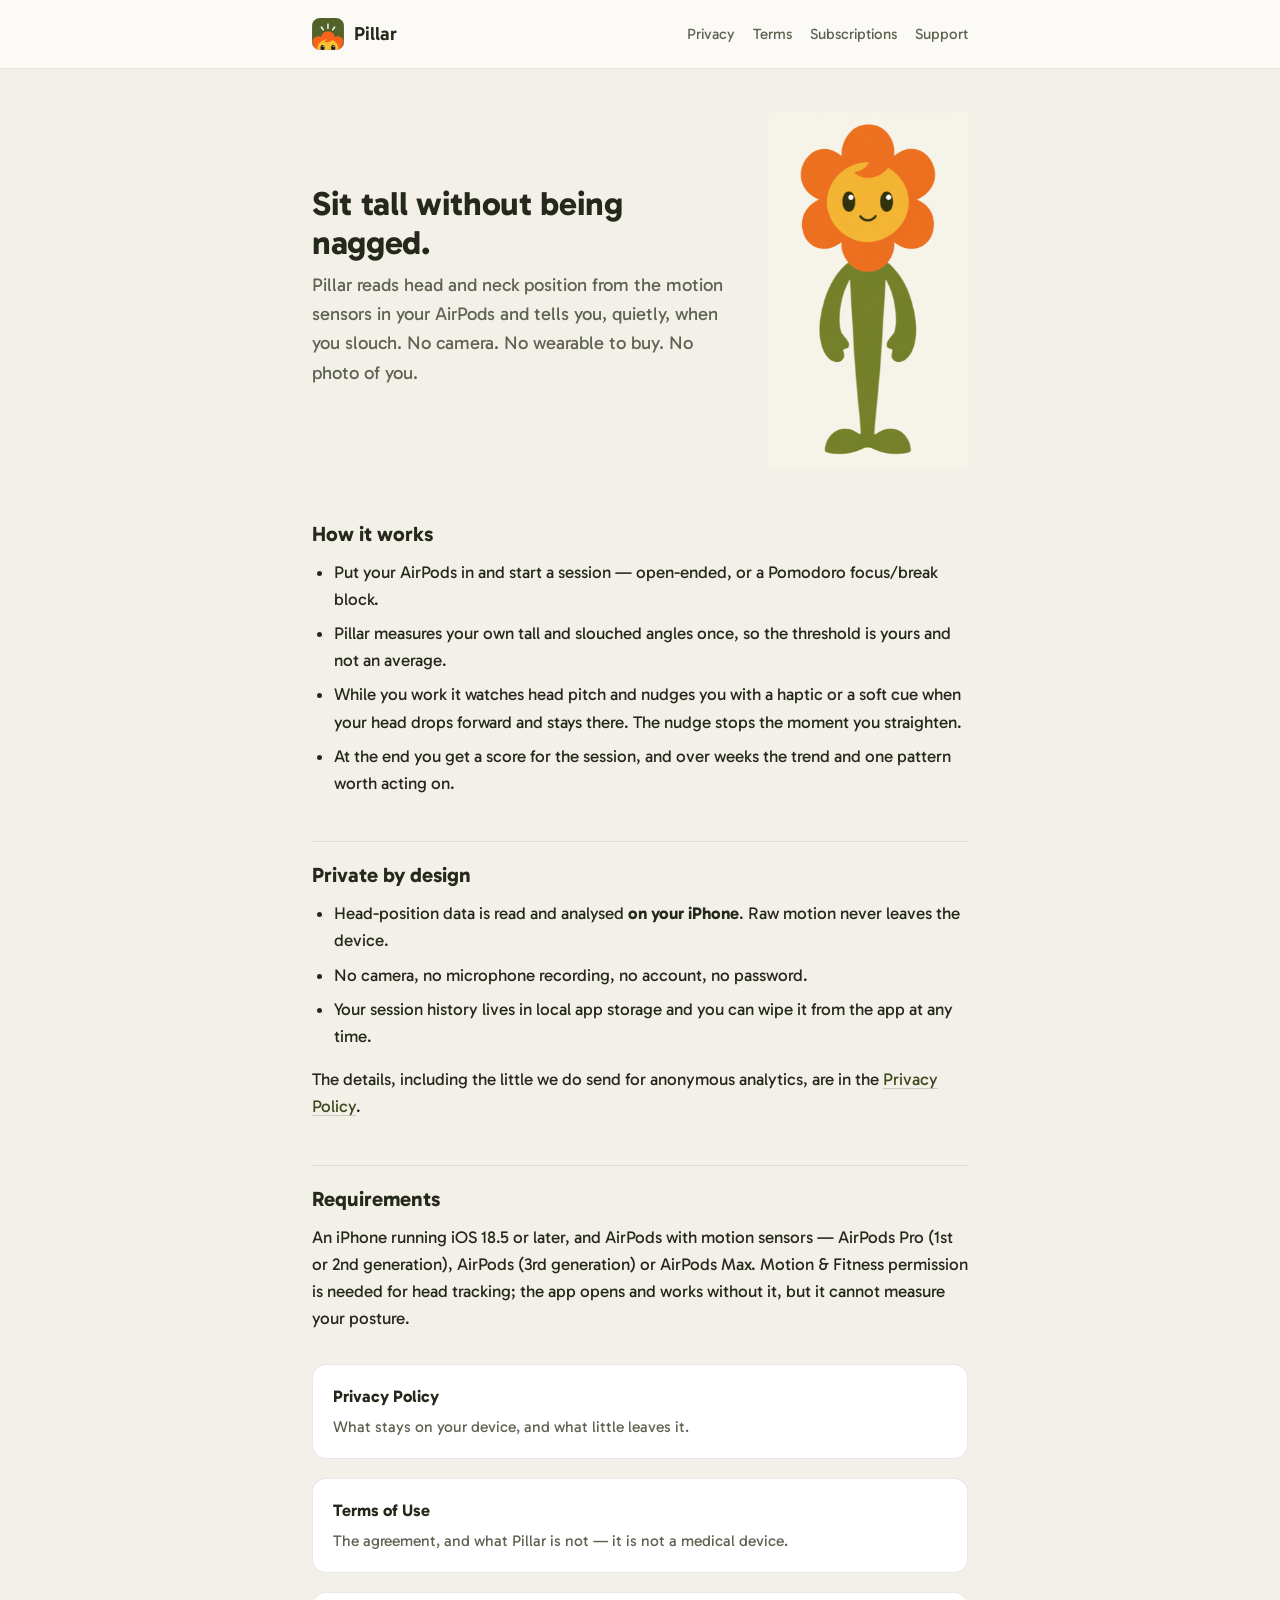
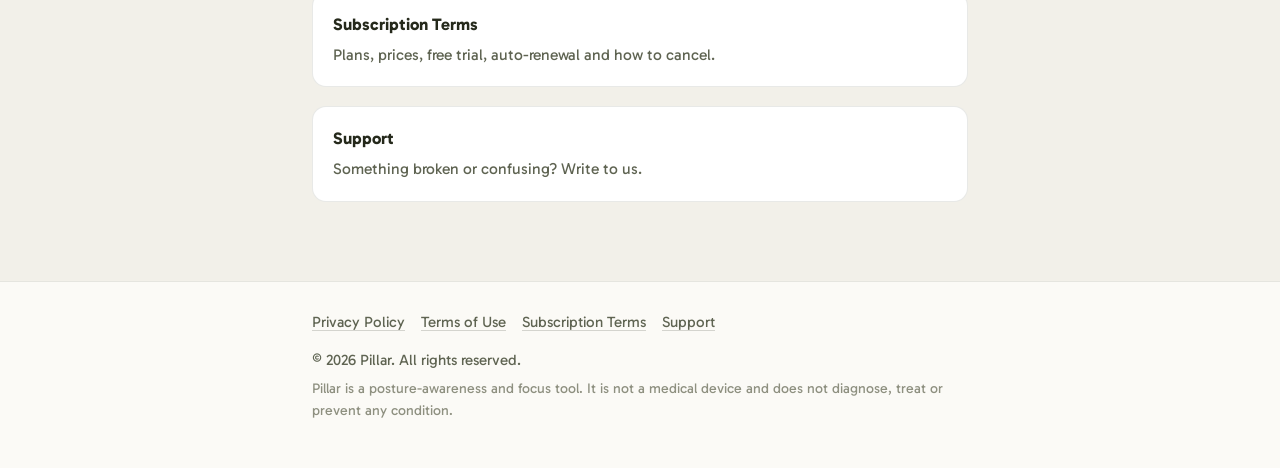
==== index.html @ 62408651 "Pillar public pages: privacy policy, terms of use, subscription terms, support Drafted against what " ====
<!DOCTYPE html>
<html lang="en">
<head>
<meta charset="utf-8">
<meta name="viewport" content="width=device-width, initial-scale=1">
<title>Pillar — posture coach for the AirPods you already wear</title>
<meta name="description" content="Pillar reads head and neck position from your AirPods motion sensors and quietly tells you when you slouch. No camera, no extra hardware, everything on your device.">
<meta name="robots" content="index, follow">
<meta property="og:type" content="website">
<meta property="og:site_name" content="Pillar">
<meta property="og:title" content="Pillar — posture coach for the AirPods you already wear">
<meta property="og:description" content="Reads head position from your AirPods motion sensors and nudges you when you slouch. No camera, no extra hardware.">
<link rel="icon" href="assets/favicon.png" type="image/png">
<link rel="apple-touch-icon" href="assets/app-icon.png">
<link rel="preconnect" href="https://fonts.googleapis.com">
<link rel="preconnect" href="https://fonts.gstatic.com" crossorigin>
<link rel="stylesheet" href="https://fonts.googleapis.com/css2?family=Gabarito:wght@400..900&display=swap">
<link rel="stylesheet" href="assets/styles.css">
</head>
<body>

<header class="site-header">
  <div class="site-header__inner">
    <a class="brand" href="/"><img src="assets/app-icon.png" alt=""><span>Pillar</span></a>
    <nav class="site-nav">
      <a href="/privacy-policy.html">Privacy</a>
      <a href="/terms-of-use.html">Terms</a>
      <a href="/subscription-terms.html">Subscriptions</a>
      <a href="/support.html">Support</a>
    </nav>
  </div>
</header>

<main>
  <div class="hero">
    <div class="hero__copy">
      <h1>Sit tall without being nagged.</h1>
      <p class="lede">Pillar reads head and neck position from the motion sensors in your AirPods and
      tells you, quietly, when you slouch. No camera. No wearable to buy. No photo of you.</p>
    </div>
    <div class="hero__figure"><img src="assets/mascot.png" alt="Pillar's flower mascot, sitting upright"></div>
  </div>

  <h2>How it works</h2>
  <ul>
    <li>Put your AirPods in and start a session — open-ended, or a Pomodoro focus/break block.</li>
    <li>Pillar measures your own tall and slouched angles once, so the threshold is yours and not an average.</li>
    <li>While you work it watches head pitch and nudges you with a haptic or a soft cue when your head drops
      forward and stays there. The nudge stops the moment you straighten.</li>
    <li>At the end you get a score for the session, and over weeks the trend and one pattern worth acting on.</li>
  </ul>

  <h2>Private by design</h2>
  <ul>
    <li>Head-position data is read and analysed <strong>on your iPhone</strong>. Raw motion never leaves the device.</li>
    <li>No camera, no microphone recording, no account, no password.</li>
    <li>Your session history lives in local app storage and you can wipe it from the app at any time.</li>
  </ul>
  <p>The details, including the little we do send for anonymous analytics, are in the
  <a href="/privacy-policy.html">Privacy Policy</a>.</p>

  <h2>Requirements</h2>
  <p>An iPhone running iOS 18.5 or later, and AirPods with motion sensors — AirPods Pro (1st or
  2nd generation), AirPods (3rd generation) or AirPods Max. Motion &amp; Fitness permission is
  needed for head tracking; the app opens and works without it, but it cannot measure your posture.</p>

  <ul class="card-list">
    <li><a href="/privacy-policy.html"><strong>Privacy Policy</strong><span>What stays on your device, and what little leaves it.</span></a></li>
    <li><a href="/terms-of-use.html"><strong>Terms of Use</strong><span>The agreement, and what Pillar is not — it is not a medical device.</span></a></li>
    <li><a href="/subscription-terms.html"><strong>Subscription Terms</strong><span>Plans, prices, free trial, auto-renewal and how to cancel.</span></a></li>
    <li><a href="/support.html"><strong>Support</strong><span>Something broken or confusing? Write to us.</span></a></li>
  </ul>
</main>

<footer class="site-footer">
  <div class="site-footer__inner">
    <nav>
      <a href="/privacy-policy.html">Privacy Policy</a>
      <a href="/terms-of-use.html">Terms of Use</a>
      <a href="/subscription-terms.html">Subscription Terms</a>
      <a href="/support.html">Support</a>
    </nav>
    <p>&copy; 2026 Pillar. All rights reserved.</p>
    <p class="disclaimer">Pillar is a posture-awareness and focus tool. It is not a medical device and does not
    diagnose, treat or prevent any condition.</p>
  </div>
</footer>

</body>
</html>
---- assets/styles.css ----
/* Pillar site — one stylesheet for every page.
   Palette is lifted from the app's own tokens (pillar/src/Pillar/Carry/CarryTheme.swift):
   olive = action, gold = reward, clay = warning. Nothing decorative. */

:root {
  --sheet: #fbfaf6;
  --sheet2: #f2f0e9;
  --sheet3: #e9e6dc;
  --card: #ffffff;
  --ink: #25291b;
  --text-2: #5f6452;
  --text-3: #8e9080;
  --olive: #6b7a3a;
  --olive-ink: #3e4a1e;
  --olive-soft: #e3e8cf;
  --gold: #d9a93e;
  --gold-deep: #7a5a10;
  --gold-soft: #f8e7b8;
  --clay: #c4643a;
  --hair: rgba(37, 41, 27, 0.1);
  --hair2: rgba(37, 41, 27, 0.18);
  --measure: 44rem;
}

*,
*::before,
*::after { box-sizing: border-box; }

html { -webkit-text-size-adjust: 100%; }

body {
  margin: 0;
  background: var(--sheet2);
  color: var(--ink);
  font-family: "Gabarito", ui-sans-serif, -apple-system, BlinkMacSystemFont, "Segoe UI", system-ui, sans-serif;
  font-size: 17px;
  line-height: 1.6;
  text-rendering: optimizeLegibility;
}

img { max-width: 100%; height: auto; }

a {
  color: var(--olive-ink);
  text-decoration-color: var(--hair2);
  text-underline-offset: 0.18em;
}

a:hover { color: var(--olive); }

/* ── Header ──────────────────────────────────────────────────────────────── */

.site-header {
  border-bottom: 1px solid var(--hair);
  background: var(--sheet);
}

.site-header__inner {
  max-width: var(--measure);
  margin: 0 auto;
  padding: 18px 24px;
  display: flex;
  align-items: center;
  gap: 20px;
  flex-wrap: wrap;
}

.brand {
  display: inline-flex;
  align-items: center;
  gap: 10px;
  font-size: 19px;
  font-weight: 600;
  color: var(--ink);
  text-decoration: none;
}

.brand img {
  width: 32px;
  height: 32px;
  border-radius: 8px;
}

.site-nav {
  margin-left: auto;
  display: flex;
  gap: 18px;
  font-size: 15px;
}

.site-nav a {
  color: var(--text-2);
  text-decoration: none;
}

.site-nav a:hover,
.site-nav a[aria-current="page"] { color: var(--olive-ink); }

.site-nav a[aria-current="page"] { font-weight: 600; }

/* ── Page shell ──────────────────────────────────────────────────────────── */

main {
  max-width: var(--measure);
  margin: 0 auto;
  padding: 44px 24px 72px;
}

h1 {
  font-size: 2.1rem;
  line-height: 1.15;
  letter-spacing: -0.01em;
  margin: 0 0 8px;
}

h2 {
  font-size: 1.3rem;
  line-height: 1.25;
  margin: 44px 0 12px;
  padding-top: 20px;
  border-top: 1px solid var(--hair);
}

h2:first-of-type { border-top: 0; padding-top: 0; }

h3 {
  font-size: 1.05rem;
  margin: 26px 0 8px;
}

p, ul, ol { margin: 0 0 16px; }

ul, ol { padding-left: 22px; }

li { margin-bottom: 7px; }

.dates {
  margin: 0 0 30px;
  color: var(--text-3);
  font-size: 15px;
}

/* The one-paragraph summary at the top of each legal page. */
.tldr {
  background: var(--olive-soft);
  border-left: 4px solid var(--olive);
  border-radius: 4px 12px 12px 4px;
  padding: 18px 20px;
  margin: 0 0 36px;
}

.tldr p { margin: 0; }

.tldr strong { color: var(--olive-ink); }

.callout {
  background: var(--gold-soft);
  border-left: 4px solid var(--gold);
  border-radius: 4px 12px 12px 4px;
  padding: 16px 20px;
  margin: 0 0 24px;
}

.callout p:last-child { margin-bottom: 0; }

.callout strong { color: var(--gold-deep); }

/* ── Tables ──────────────────────────────────────────────────────────────── */

.table-scroll {
  overflow-x: auto;
  margin: 0 0 24px;
  border: 1px solid var(--hair);
  border-radius: 12px;
  background: var(--card);
}

table {
  width: 100%;
  border-collapse: collapse;
  font-size: 15.5px;
}

th, td {
  text-align: left;
  padding: 12px 16px;
  border-bottom: 1px solid var(--hair);
  vertical-align: top;
}

thead th {
  background: var(--sheet3);
  font-weight: 600;
  white-space: nowrap;
}

tbody tr:last-child td { border-bottom: 0; }

/* ── Home ────────────────────────────────────────────────────────────────── */

.hero {
  display: flex;
  gap: 32px;
  align-items: center;
  flex-wrap: wrap;
  margin-bottom: 8px;
}

.hero__copy { flex: 1 1 18rem; }

.hero__figure {
  flex: 0 0 200px;
  max-width: 200px;
  margin-inline: auto;
}

.lede {
  font-size: 1.15rem;
  color: var(--text-2);
}

.card-list {
  list-style: none;
  padding: 0;
  margin: 32px 0 0;
  display: grid;
  gap: 12px;
}

.card-list a {
  display: block;
  background: var(--card);
  border: 1px solid var(--hair);
  border-radius: 14px;
  padding: 18px 20px;
  text-decoration: none;
  color: var(--ink);
}

.card-list a:hover { border-color: var(--olive); }

.card-list strong {
  display: block;
  font-size: 1.05rem;
  margin-bottom: 3px;
}

.card-list span {
  color: var(--text-2);
  font-size: 15.5px;
}

/* ── Footer ──────────────────────────────────────────────────────────────── */

.site-footer {
  border-top: 1px solid var(--hair);
  background: var(--sheet);
  color: var(--text-2);
  font-size: 15px;
}

.site-footer__inner {
  max-width: var(--measure);
  margin: 0 auto;
  padding: 28px 24px 40px;
}

.site-footer nav {
  display: flex;
  gap: 16px;
  flex-wrap: wrap;
  margin-bottom: 14px;
}

.site-footer a { color: var(--text-2); }

.site-footer p { margin: 0 0 6px; }

.disclaimer { color: var(--text-3); font-size: 14px; }

@media (max-width: 560px) {
  body { font-size: 16.5px; }
  h1 { font-size: 1.75rem; }
  main { padding: 32px 20px 56px; }
  .site-header__inner { padding: 14px 20px; }
  .site-nav { gap: 14px; font-size: 14.5px; }
}
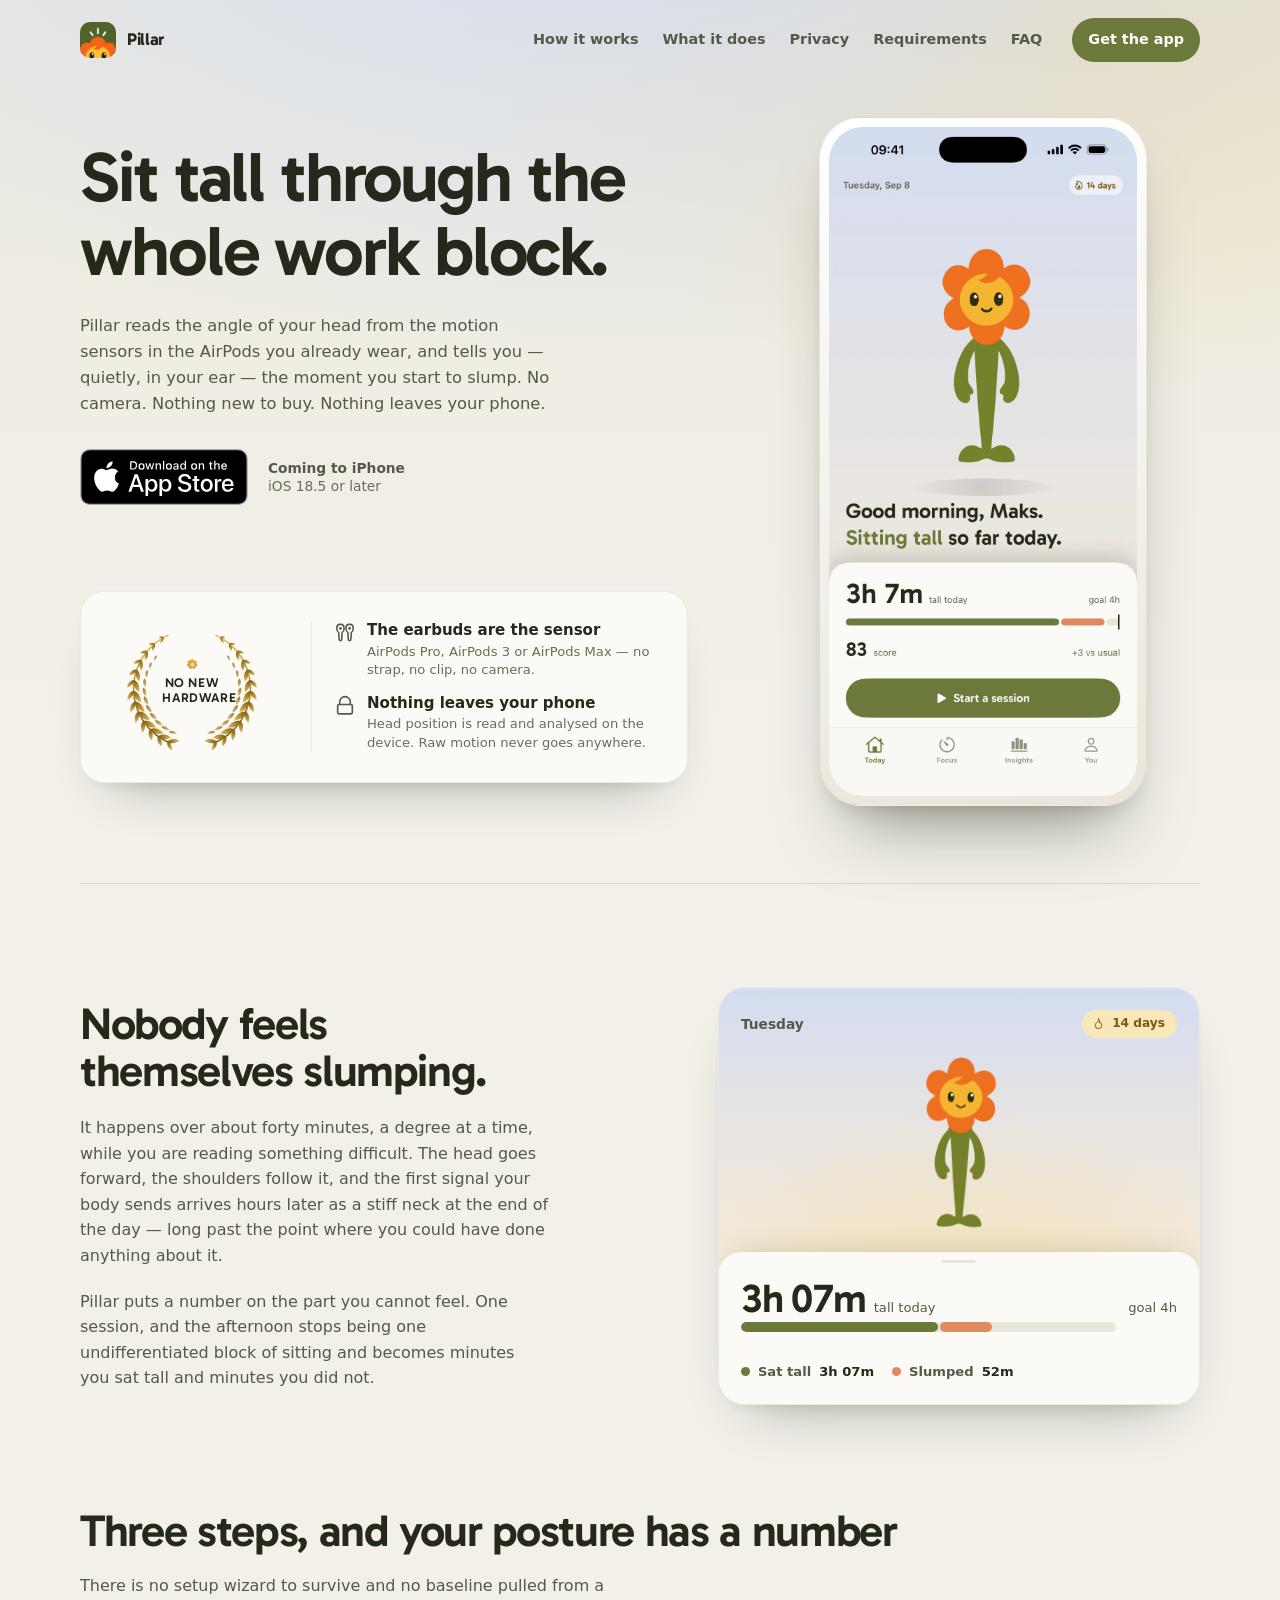
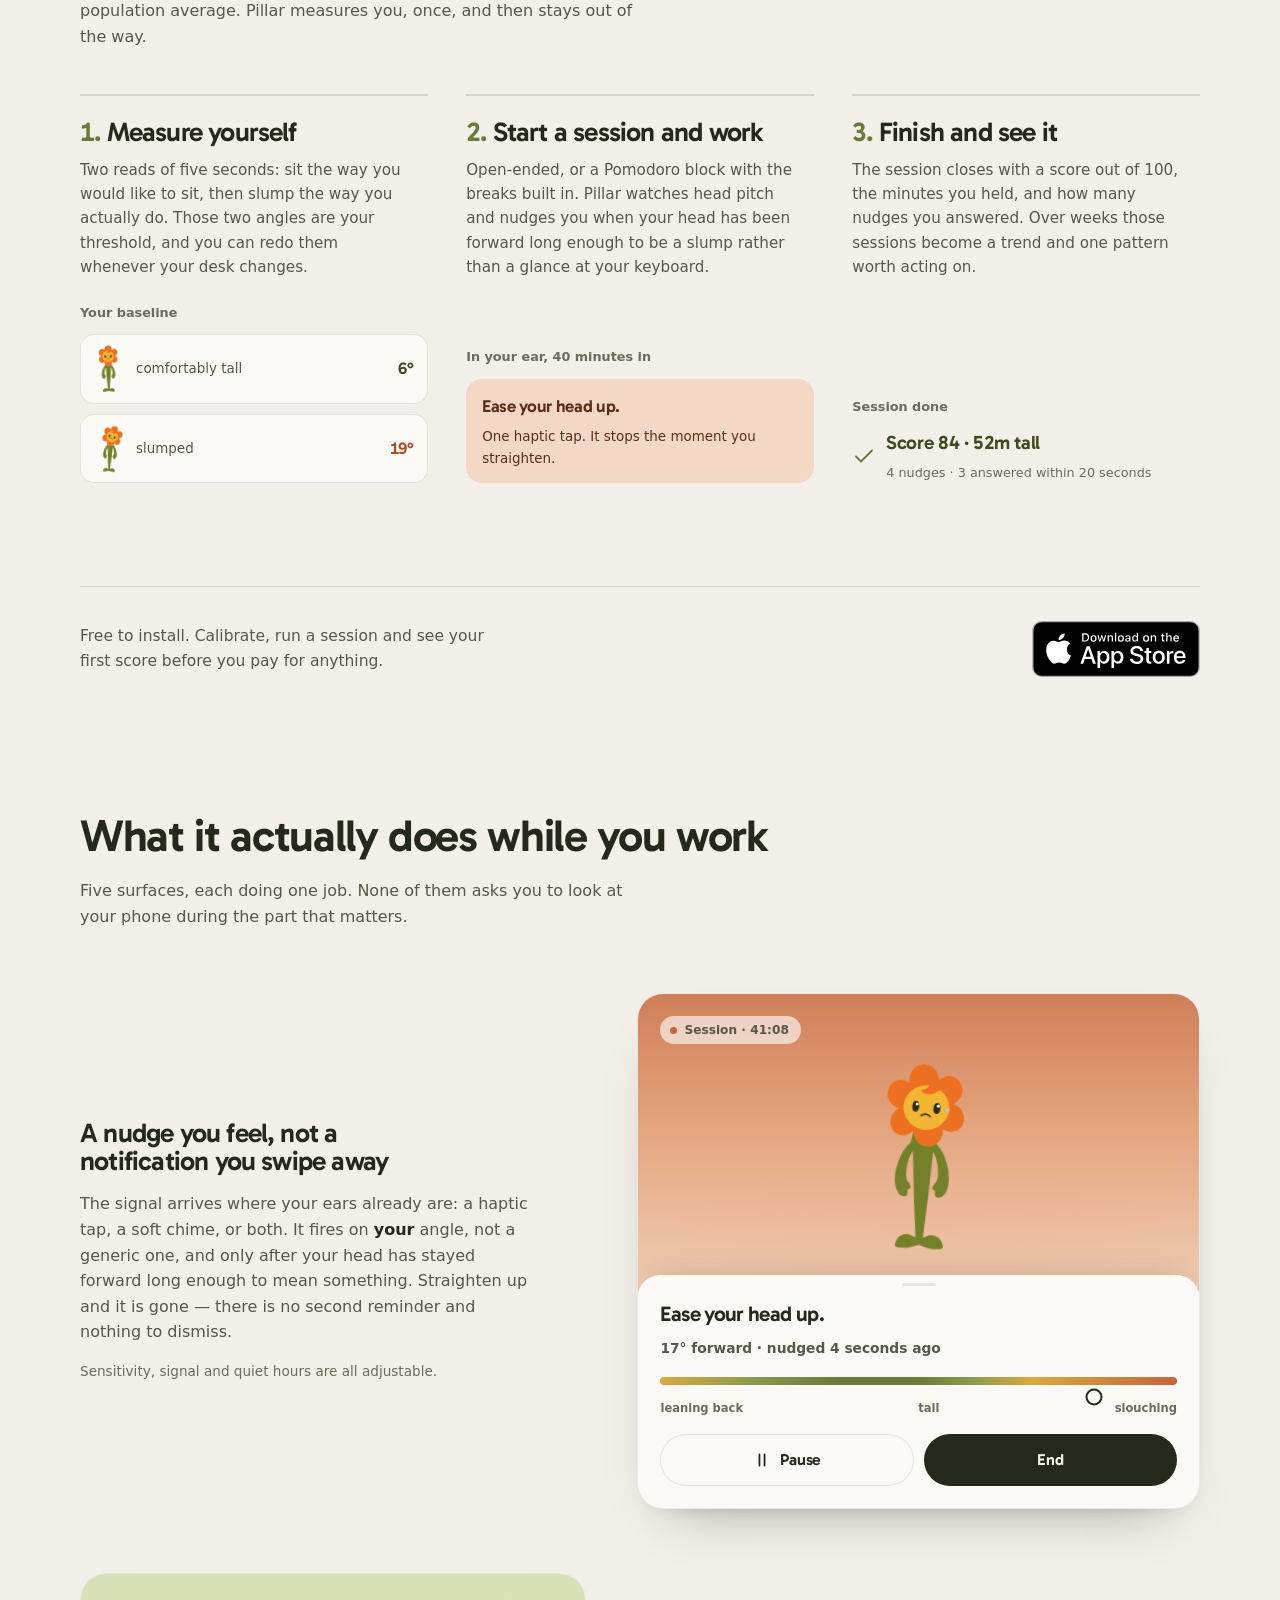
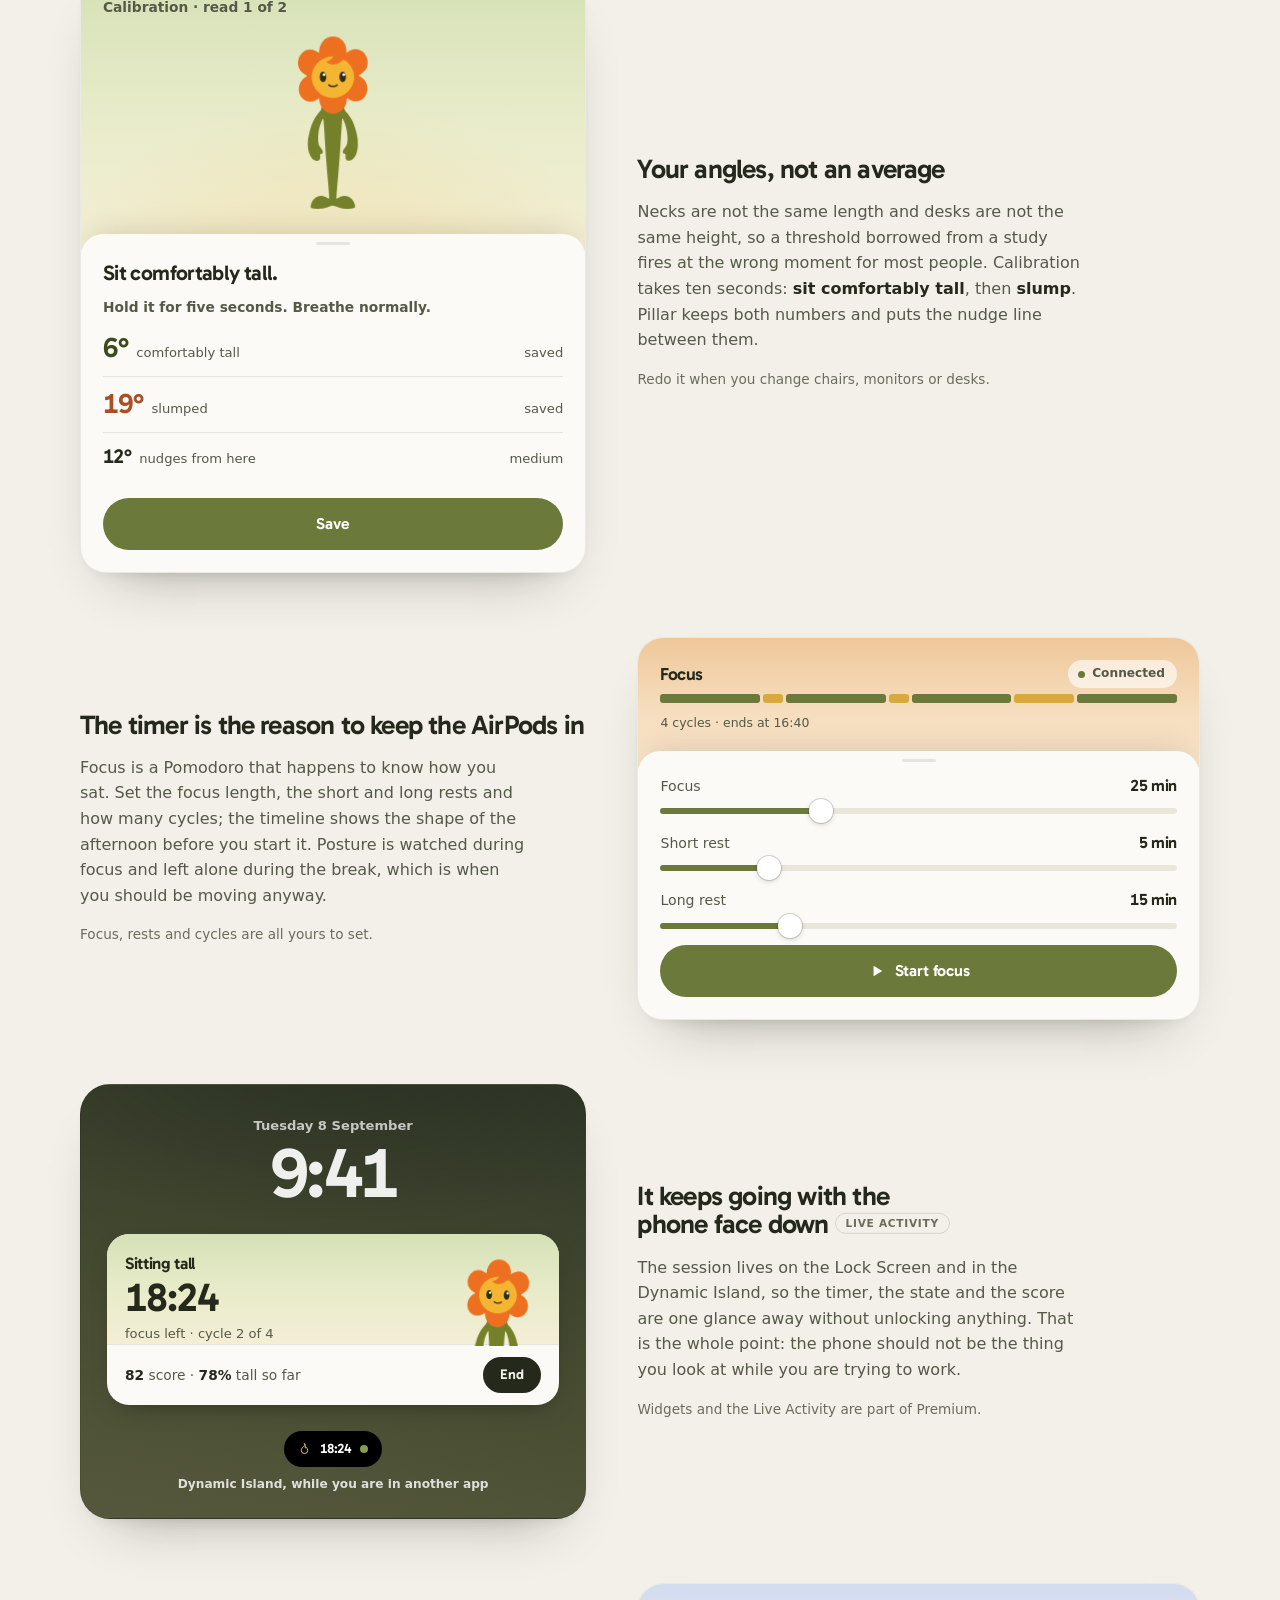
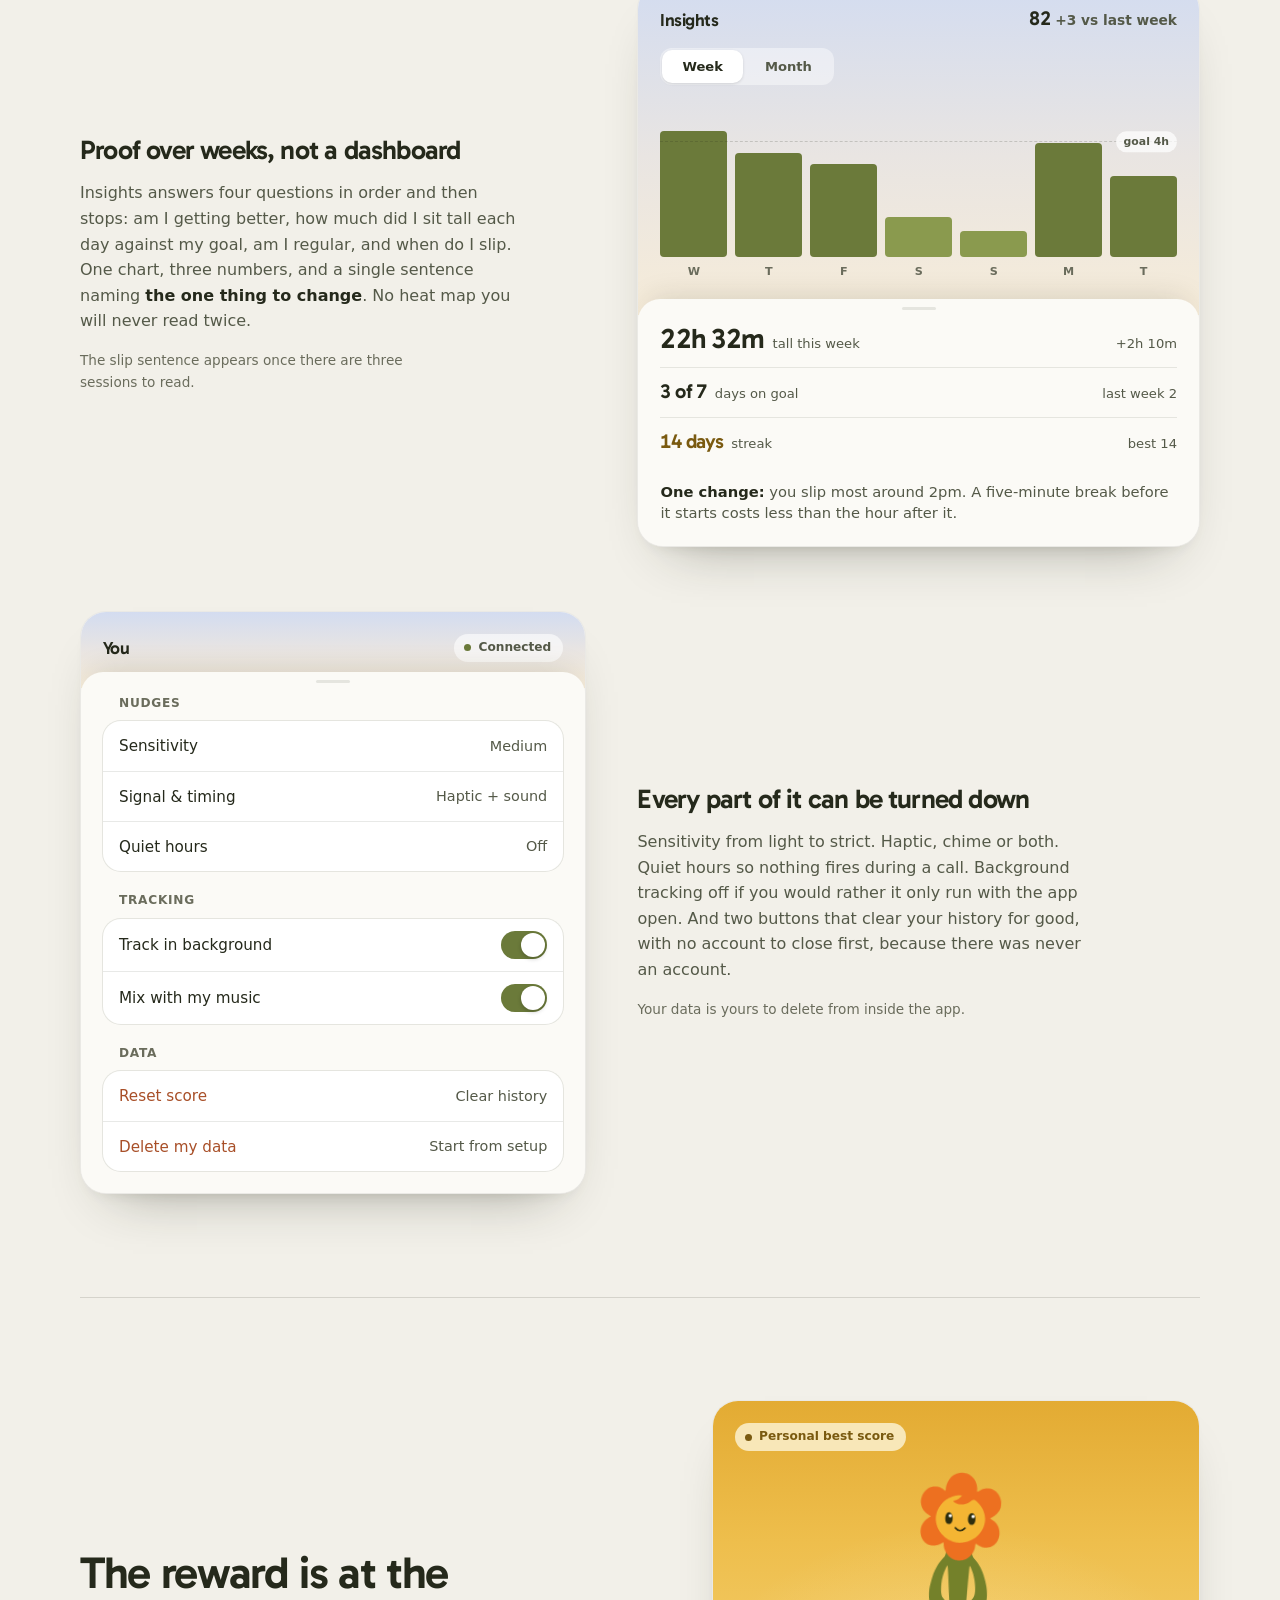
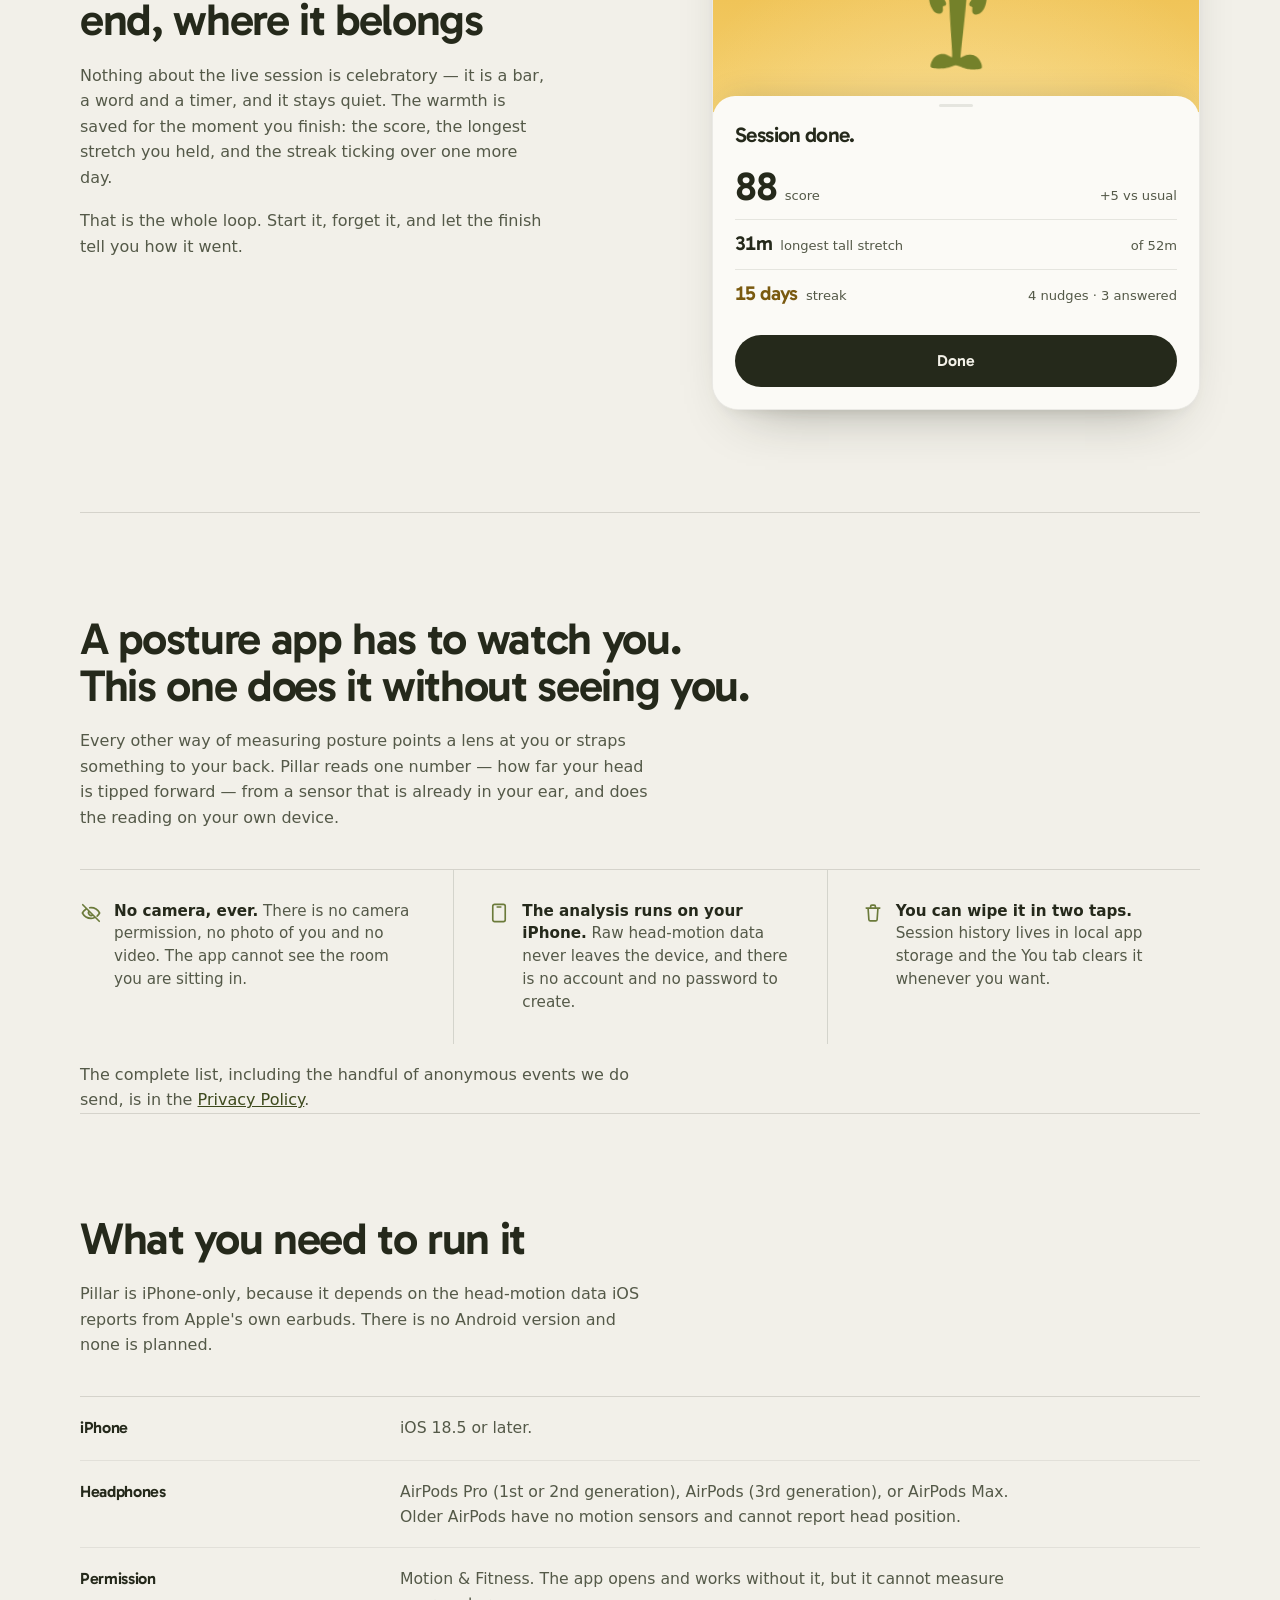
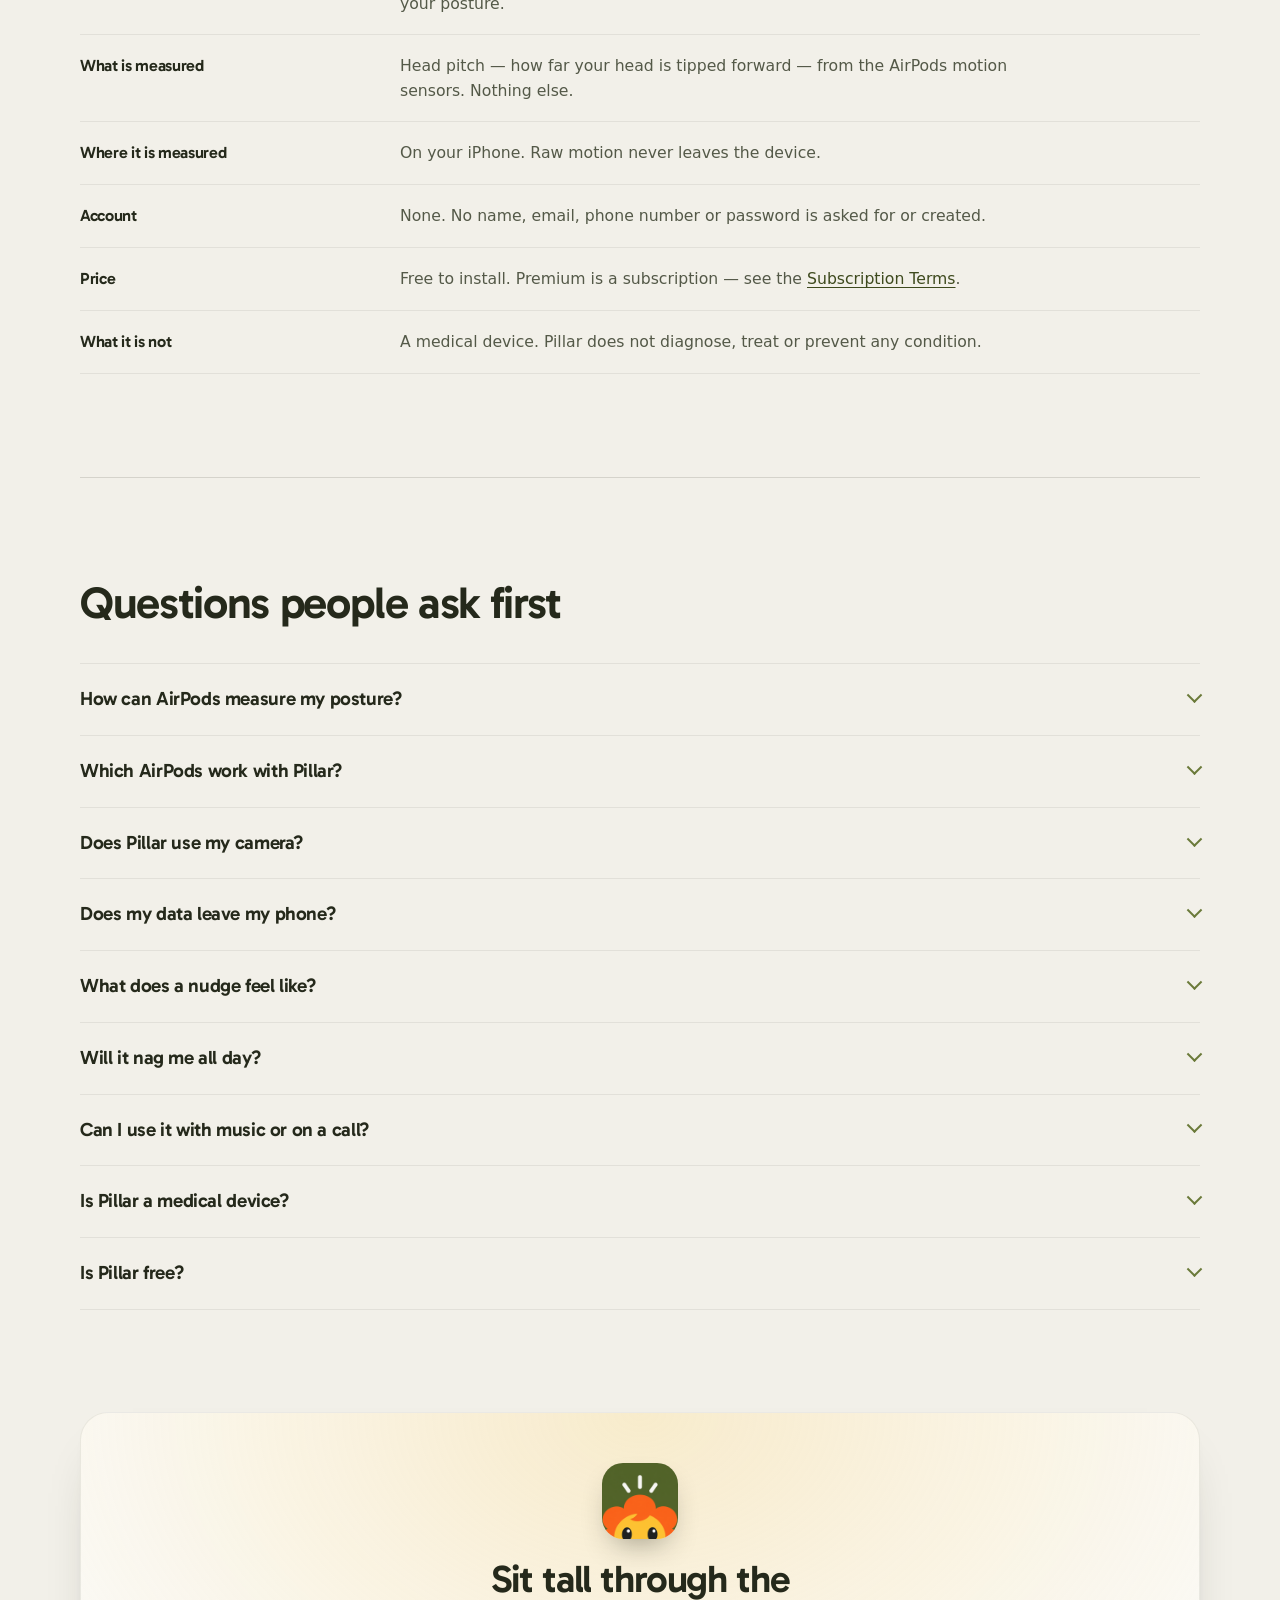
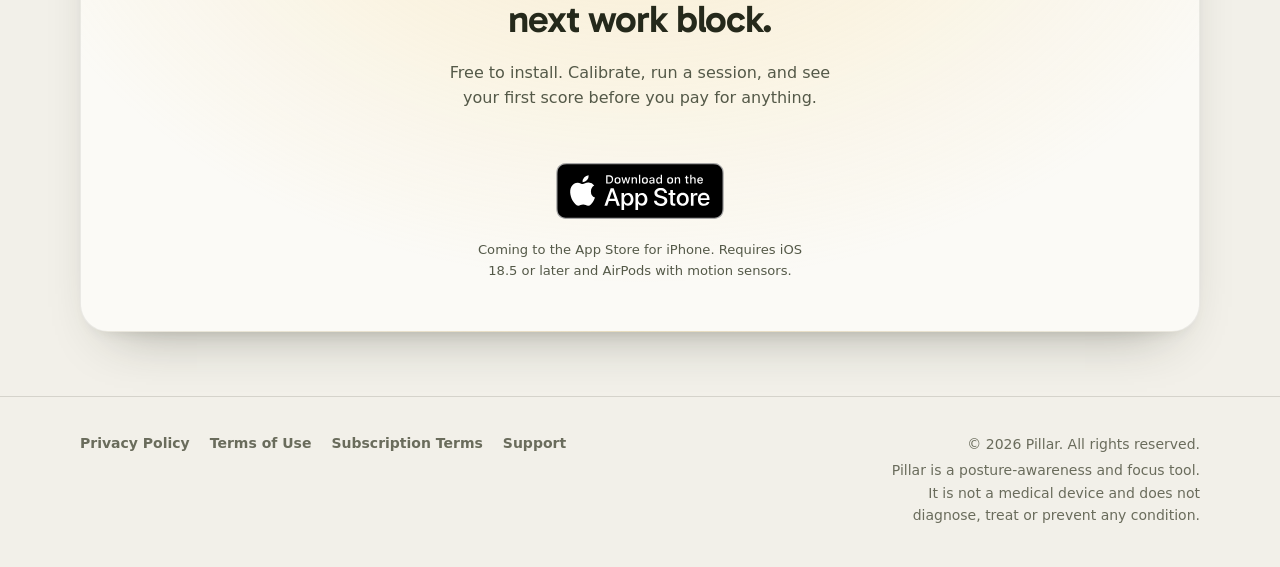
==== commit 4ce043f2: "Rebuild the marketing page; add site analytics and answer-engine files The landing page is now a ful" ====
--- a/index.html
+++ b/index.html
@@ -3,88 +3,813 @@
 <head>
 <meta charset="utf-8">
 <meta name="viewport" content="width=device-width, initial-scale=1">
-<title>Pillar — posture coach for the AirPods you already wear</title>
-<meta name="description" content="Pillar reads head and neck position from your AirPods motion sensors and quietly tells you when you slouch. No camera, no extra hardware, everything on your device.">
-<meta name="robots" content="index, follow">
+<title>Pillar — the posture coach in the AirPods you already wear</title>
+<meta name="description" content="Pillar reads the angle of your head from the motion sensors in your AirPods and tells you, quietly, the moment you slump. No camera, no wearable to buy, and nothing leaves your iPhone.">
+<meta name="robots" content="index, follow, max-image-preview:large, max-snippet:-1">
+<meta name="author" content="Pillar">
+<meta name="theme-color" content="#f2f0e9">
+<link rel="canonical" href="https://pillar.glowd.tech/">
 <meta property="og:type" content="website">
 <meta property="og:site_name" content="Pillar">
-<meta property="og:title" content="Pillar — posture coach for the AirPods you already wear">
-<meta property="og:description" content="Reads head position from your AirPods motion sensors and nudges you when you slouch. No camera, no extra hardware.">
+<meta property="og:url" content="https://pillar.glowd.tech/">
+<meta property="og:locale" content="en">
+<meta property="og:title" content="Pillar — the posture coach in the AirPods you already wear">
+<meta property="og:description" content="Reads the angle of your head from your AirPods and nudges you the moment you slump. No camera, no wearable to buy, nothing leaves your iPhone.">
+<meta property="og:image" content="https://pillar.glowd.tech/assets/app-icon.png">
+<meta name="twitter:card" content="summary_large_image">
 <link rel="icon" href="assets/favicon.png" type="image/png">
 <link rel="apple-touch-icon" href="assets/app-icon.png">
 <link rel="preconnect" href="https://fonts.googleapis.com">
 <link rel="preconnect" href="https://fonts.gstatic.com" crossorigin>
-<link rel="stylesheet" href="https://fonts.googleapis.com/css2?family=Gabarito:wght@400..900&display=swap">
+<link rel="stylesheet" href="https://fonts.googleapis.com/css2?family=Gabarito:wght@500..700&display=swap">
 <link rel="stylesheet" href="assets/styles.css">
+<script type="application/ld+json">
+{
+  "@context": "https://schema.org",
+  "@graph": [
+    {
+      "@type": "Organization",
+      "@id": "https://pillar.glowd.tech/#publisher",
+      "name": "Pillar",
+      "url": "https://pillar.glowd.tech/",
+      "logo": "https://pillar.glowd.tech/assets/app-icon.png",
+      "email": "glowdapp@gmail.com"
+    },
+    {
+      "@type": "WebSite",
+      "@id": "https://pillar.glowd.tech/#website",
+      "url": "https://pillar.glowd.tech/",
+      "name": "Pillar",
+      "inLanguage": "en",
+      "publisher": { "@id": "https://pillar.glowd.tech/#publisher" }
+    },
+    {
+      "@type": "WebPage",
+      "@id": "https://pillar.glowd.tech/#webpage",
+      "url": "https://pillar.glowd.tech/",
+      "name": "Pillar — the posture coach in the AirPods you already wear",
+      "isPartOf": { "@id": "https://pillar.glowd.tech/#website" },
+      "about": { "@id": "https://pillar.glowd.tech/#app" },
+      "primaryImageOfPage": "https://pillar.glowd.tech/assets/shots/today.webp",
+      "dateModified": "2026-09-08",
+      "description": "Pillar reads the angle of your head from the motion sensors in your AirPods and tells you, quietly, the moment you slump. No camera, no wearable to buy, and nothing leaves your iPhone."
+    },
+    {
+      "@type": "SoftwareApplication",
+      "@id": "https://pillar.glowd.tech/#app",
+      "name": "Pillar",
+      "alternateName": "Pillar posture coach",
+      "applicationCategory": "HealthApplication",
+      "applicationSubCategory": "Posture and focus tracking",
+      "operatingSystem": "iOS 18.5 or later",
+      "softwareRequirements": "iPhone running iOS 18.5 or later; AirPods Pro (1st or 2nd generation), AirPods (3rd generation) or AirPods Max; Motion & Fitness permission.",
+      "url": "https://pillar.glowd.tech/",
+      "installUrl": "https://pillar.glowd.tech/",
+      "screenshot": [
+        "https://pillar.glowd.tech/assets/shots/today.webp",
+        "https://pillar.glowd.tech/assets/shots/insights.webp",
+        "https://pillar.glowd.tech/assets/shots/you.webp"
+      ],
+      "publisher": { "@id": "https://pillar.glowd.tech/#publisher" },
+      "privacyPolicy": "https://pillar.glowd.tech/privacy-policy.html",
+      "termsOfService": "https://pillar.glowd.tech/terms-of-use.html",
+      "isAccessibleForFree": true,
+      "description": "Pillar measures sitting posture with the motion sensors already inside AirPods. It reads how far your head is tipped forward, compares it against a baseline you measured yourself, and sends a quiet haptic or audio nudge when you have been slumped long enough for it to count. Analysis runs on the iPhone; there is no camera, no wearable to buy and no account. Pillar is a posture-awareness and focus tool, not a medical device.",
+      "featureList": [
+        "Reads head pitch from AirPods motion sensors — no camera and no extra hardware",
+        "Calibrates against your own tall and slumped angles instead of an average",
+        "Haptic or audio nudge that stops the moment you straighten",
+        "Pomodoro focus timer with posture watched during focus and left alone during rests",
+        "Live Activity and Dynamic Island so the session runs with the phone locked",
+        "Session score, streak and a weekly chart of tall time against a goal",
+        "All analysis on-device; no account, and history you can erase from the app"
+      ],
+      "offers": {
+        "@type": "Offer",
+        "price": "0",
+        "priceCurrency": "USD",
+        "description": "Free to install. The free tier includes calibration, one session a day and the Today screen. Premium is a subscription that unlocks unlimited sessions, the Pomodoro focus timer, full Insights and history, all nudge sounds and the widgets."
+      }
+    },
+    {
+      "@type": "HowTo",
+      "@id": "https://pillar.glowd.tech/#howto",
+      "name": "How to track your sitting posture with AirPods",
+      "description": "Set up Pillar and run a posture session using the motion sensors in AirPods.",
+      "totalTime": "PT10M",
+      "tool": [
+        { "@type": "HowToTool", "name": "iPhone running iOS 18.5 or later" },
+        { "@type": "HowToTool", "name": "AirPods Pro, AirPods (3rd generation) or AirPods Max" }
+      ],
+      "step": [
+        {
+          "@type": "HowToStep",
+          "name": "Measure yourself",
+          "text": "Put both AirPods in and run calibration: two reads of five seconds each. Sit the way you would like to sit, then slump the way you actually do. Those two angles become your own nudge threshold, and you can redo them whenever your desk changes."
+        },
+        {
+          "@type": "HowToStep",
+          "name": "Start a session and work",
+          "text": "Start an open-ended session or a Pomodoro block. Pillar watches the pitch of your head and nudges you — haptic, chime or both — once your head has been forward long enough to be a slump rather than a glance at your keyboard. The nudge stops as soon as you straighten."
+        },
+        {
+          "@type": "HowToStep",
+          "name": "Finish and read the score",
+          "text": "The session closes with a score out of 100, the minutes you held tall, your longest tall stretch and how many nudges you answered. Over weeks those sessions become a streak, a per-day chart against your tall-time goal, and one sentence naming when you most often slip."
+        }
+      ]
+    },
+    {
+      "@type": "FAQPage",
+      "mainEntity": [
+        {
+          "@type": "Question",
+          "name": "How can AirPods measure my posture?",
+          "acceptedAnswer": { "@type": "Answer", "text": "AirPods Pro, AirPods (3rd generation) and AirPods Max contain motion sensors that iOS exposes as head-motion data. Pillar reads the pitch of that data — how far your head is tipped forward — and compares it against angles you measured yourself during calibration. It never sees your body, only the angle of your head." }
+        },
+        {
+          "@type": "Question",
+          "name": "Which AirPods work with Pillar?",
+          "acceptedAnswer": { "@type": "Answer", "text": "AirPods Pro (1st and 2nd generation), AirPods (3rd generation) and AirPods Max. Older AirPods have no motion sensors and cannot report head position. You also need an iPhone running iOS 18.5 or later, and Motion & Fitness permission." }
+        },
+        {
+          "@type": "Question",
+          "name": "Does Pillar use my camera?",
+          "acceptedAnswer": { "@type": "Answer", "text": "No. There is no camera access, no photo of you and no video. The only sensor Pillar reads is the motion sensor already inside your AirPods." }
+        },
+        {
+          "@type": "Question",
+          "name": "Does my data leave my phone?",
+          "acceptedAnswer": { "@type": "Answer", "text": "Head-position data is read and analysed on your iPhone, and raw motion never leaves the device. Your session history lives in local app storage and you can wipe it from the app at any time. A short list of anonymous analytics events is described in the Privacy Policy." }
+        },
+        {
+          "@type": "Question",
+          "name": "What does a nudge feel like?",
+          "acceptedAnswer": { "@type": "Answer", "text": "A haptic tap, a soft chime in the AirPods, or both — you choose in settings. It fires when your head has been forward past your own threshold for long enough that it is a slump and not a glance down, and it stops the moment you straighten." }
+        },
+        {
+          "@type": "Question",
+          "name": "Will it nag me all day?",
+          "acceptedAnswer": { "@type": "Answer", "text": "Pillar only watches during a session you started. Sensitivity is adjustable, quiet hours silence nudges on a schedule, and the nudge disappears as soon as your head comes back up rather than repeating." }
+        },
+        {
+          "@type": "Question",
+          "name": "Can I use it with music or a call?",
+          "acceptedAnswer": { "@type": "Answer", "text": "Yes. Sound cues mix with whatever is playing, and you can switch to haptic only. Head tracking works whether or not audio is playing, as long as both AirPods are in." }
+        },
+        {
+          "@type": "Question",
+          "name": "Is Pillar a medical device?",
+          "acceptedAnswer": { "@type": "Answer", "text": "No. Pillar is a posture-awareness and focus tool. It does not diagnose, treat or prevent any condition, and it is not a substitute for advice from a clinician." }
+        },
+        {
+          "@type": "Question",
+          "name": "Is Pillar free?",
+          "acceptedAnswer": { "@type": "Answer", "text": "Pillar is free to install, and the free tier includes calibration, one session a day and the Today screen. Premium unlocks unlimited sessions, the Pomodoro focus timer, full Insights and history, all nudge sounds and widgets. The Subscription Terms page carries the current plans." }
+        }
+      ]
+    }
+  ]
+}
+</script>
 </head>
 <body>
 
-<header class="site-header">
-  <div class="site-header__inner">
-    <a class="brand" href="/"><img src="assets/app-icon.png" alt=""><span>Pillar</span></a>
-    <nav class="site-nav">
-      <a href="/privacy-policy.html">Privacy</a>
-      <a href="/terms-of-use.html">Terms</a>
-      <a href="/subscription-terms.html">Subscriptions</a>
-      <a href="/support.html">Support</a>
-    </nav>
+<a class="skip" href="#main">Skip to content</a>
+
+<svg width="0" height="0" style="position:absolute" aria-hidden="true" focusable="false"><defs>
+<g id="i-check"><path d="M4 12.5 9 17.5 20 6.5" fill="none" stroke="currentColor" stroke-width="1.8" stroke-linecap="round" stroke-linejoin="round"/></g>
+<g id="i-eye-off"><path d="M3 3 21 21M10.6 6.3A9.4 9.4 0 0 1 12 6.2c4.4 0 8 3.2 9.4 5.8a13 13 0 0 1-2.7 3.4M6.4 7.9A12.7 12.7 0 0 0 2.6 12c1.4 2.6 5 5.8 9.4 5.8a9.8 9.8 0 0 0 3.4-.6M9.9 9.9a3 3 0 0 0 4.2 4.2" fill="none" stroke="currentColor" stroke-width="1.8" stroke-linecap="round" stroke-linejoin="round"/></g>
+<g id="i-lock"><path d="M6.2 10.4V7.6a5.8 5.8 0 0 1 11.6 0v2.8M5.4 10.4h13.2a1.4 1.4 0 0 1 1.4 1.4v7.4a1.4 1.4 0 0 1-1.4 1.4H5.4A1.4 1.4 0 0 1 4 19.2v-7.4a1.4 1.4 0 0 1 1.4-1.4Z" fill="none" stroke="currentColor" stroke-width="1.8" stroke-linecap="round" stroke-linejoin="round"/></g>
+<g id="i-airpods"><path d="M7.6 2.6c2 0 3.4 1.9 3.4 4.5 0 2.2-.8 3.6-2.1 4.2l-.5 7.6a1.4 1.4 0 0 1-2.8 0l-.5-7.6C3.8 10.7 3 9.3 3 7.1c0-2.6 1.5-4.5 3.4-4.5ZM16.4 2.6c-2 0-3.4 1.9-3.4 4.5 0 2.2.8 3.6 2.1 4.2l.5 7.6a1.4 1.4 0 0 0 2.8 0l.5-7.6c1.3-.6 2.1-2 2.1-4.2 0-2.6-1.5-4.5-3.4-4.5Z" fill="none" stroke="currentColor" stroke-width="1.7" stroke-linejoin="round"/><circle cx="7" cy="7" r="1.5" fill="currentColor"/><circle cx="17" cy="7" r="1.5" fill="currentColor"/></g>
+<g id="i-phone"><path d="M7.2 2.6h9.6a2 2 0 0 1 2 2v14.8a2 2 0 0 1-2 2H7.2a2 2 0 0 1-2-2V4.6a2 2 0 0 1 2-2ZM10 5.4h4" fill="none" stroke="currentColor" stroke-width="1.8" stroke-linecap="round" stroke-linejoin="round"/></g>
+<g id="i-trash"><path d="M4.6 6.6h14.8M9.4 6.6V4.8a1.4 1.4 0 0 1 1.4-1.4h2.4a1.4 1.4 0 0 1 1.4 1.4v1.8M6.6 6.6l.9 12.6a1.6 1.6 0 0 0 1.6 1.4h5.8a1.6 1.6 0 0 0 1.6-1.4l.9-12.6" fill="none" stroke="currentColor" stroke-width="1.8" stroke-linecap="round" stroke-linejoin="round"/></g>
+<g id="i-play"><path d="M7.4 4.9 19 12 7.4 19.1Z" fill="currentColor"/></g>
+<g id="i-pause"><path d="M8.6 4.6v14.8M15.4 4.6v14.8" fill="none" stroke="currentColor" stroke-width="2.4" stroke-linecap="round"/></g>
+<g id="i-flame"><path d="M12 2.8s.9 3-1.4 5.4C8 10.9 6 12.5 6 15.4a6 6 0 0 0 12 0c0-2.6-1.4-4.2-2.6-5.6-1 1-1.6 1.3-2.2 1.3.6-2.6.6-5.8-1.2-8.3Z" fill="none" stroke="currentColor" stroke-width="1.8" stroke-linejoin="round"/></g>
+<g id="i-petal"><path d="M12 2.4c1.7 0 2.9 1.4 3 3.1 1.4-1 3.3-.9 4.3.4s.7 3.2-.5 4.3c1.6.5 2.6 2 2.2 3.6s-2 2.6-3.7 2.4c.5 1.6-.3 3.3-1.9 3.9s-3.3-.1-4-1.6c-.8 1.5-2.5 2.2-4 1.6s-2.4-2.3-1.9-3.9c-1.7.2-3.2-.8-3.7-2.4s.6-3.1 2.2-3.6c-1.2-1.1-1.5-3-.5-4.3s2.9-1.4 4.3-.4c.1-1.7 1.3-3.1 3-3.1Z" fill="currentColor"/><circle cx="12" cy="12" r="3.6" fill="#fff" opacity=".55"/></g>
+<g id="i-apple"><path transform="scale(.0625)" d="M318.7 268.7c-.2-36.7 16.4-64.4 50-84.8-18.8-26.9-47.2-41.7-84.7-44.6-35.5-2.8-74.3 20.7-88.5 20.7-15 0-49.4-19.7-76.4-19.7C63.3 141.2 4 184.8 4 273.5q0 39.3 14.4 81.2c12.8 36.7 59 126.7 107.2 125.2 25.2-.6 43-17.9 75.8-17.9 31.8 0 48.3 17.9 76.4 17.9 48.6-.7 90.4-82.5 102.6-119.3-65.2-30.7-61.7-90-61.7-91.9zm-56.6-164.2c27.3-32.4 24.8-61.9 24-72.5-24.1 1.4-52 16.4-67.9 34.9-17.5 19.8-27.8 44.3-25.6 71.9 26.1 2 49.9-11.4 69.5-34.3z" fill="currentColor"/></g>
+</defs></svg>
+
+<div class="wash"></div>
+
+<header class="bar shell">
+  <a class="mark" href="/"><img src="assets/app-icon.png" alt="" width="36" height="36"><span>Pillar</span></a>
+  <nav>
+    <a href="#how">How it works</a>
+    <a href="#features">What it does</a>
+    <a href="#privacy">Privacy</a>
+    <a href="#requirements">Requirements</a>
+    <a href="#faq">FAQ</a>
+    <a class="bar__cta" href="#get" data-cta="header">Get the app</a>
+  </nav>
+</header>
+
+<main id="main">
+<div class="shell">
+
+  <!-- ── Hero ──────────────────────────────────────────────────────────── -->
+  <section class="hero">
+    <div class="hero__copy">
+      <h1>Sit tall through the whole work block.</h1>
+      <p class="lead">Pillar reads the angle of your head from the motion sensors in the AirPods
+      you already wear, and tells you — quietly, in your ear — the moment you start to slump.
+      No camera. Nothing new to buy. Nothing leaves your phone.</p>
+
+      <div class="cta">
+        <a class="store" href="#get" data-cta="hero" aria-label="Download Pillar on the App Store">
+          <img src="assets/app-store-badge.svg" alt="Download on the App Store" width="168" height="56">
+        </a>
+        <p class="cta__note">Coming to iPhone<span>iOS 18.5 or later</span></p>
+      </div>
+
+    </div>
+
+    <div class="trust">
+      <div class="laurel">
+        <svg viewBox="0 0 375 305" aria-hidden="true"><defs><linearGradient id="pl-gold" x1="0" y1="0" x2="0" y2="1"><stop offset="0" stop-color="#e6bf59"/><stop offset="1" stop-color="#7a5a10"/></linearGradient></defs><g fill="url(#pl-gold)"><path d="M145.2 260.8L137.1 257.2L129.4 252.9L122.0 248.1L115.1 242.7L108.5 236.8L102.5 230.4L96.9 223.6L92.0 216.3L87.5 208.7L83.7 200.8L80.6 192.5L78.1 184.1L76.2 175.5L75.0 166.8L74.5 158.0L74.7 149.2L75.6 140.4L77.1 131.7L79.4 123.2L82.2 114.9L85.8 106.8L89.9 99.0L94.6 91.6L99.9 84.6L105.8 78.0L112.1 71.8L118.9 66.2L126.1 61.2L133.6 56.7L141.5 52.8" fill="none" stroke="url(#pl-gold)" stroke-width="3" stroke-linecap="round"/><path d="M0 0C5.6-6.4 6.8-16.2 0-26.6C-6.8-16.2-5.6-6.4 0 0Z" transform="translate(139.7 258.4) rotate(85.0) scale(0.899)"/><path d="M0 0C5.6-6.4 6.8-16.2 0-26.6C-6.8-16.2-5.6-6.4 0 0Z" transform="translate(139.7 258.4) rotate(151.0) scale(0.719)"/><path d="M0 0C5.6-6.4 6.8-16.2 0-26.6C-6.8-16.2-5.6-6.4 0 0Z" transform="translate(142.6 238.6) rotate(102.5) scale(0.593)" opacity=".82"/><path d="M0 0C5.6-6.4 6.8-16.2 0-26.6C-6.8-16.2-5.6-6.4 0 0Z" transform="translate(121.9 248.0) rotate(95.5) scale(0.975)"/><path d="M0 0C5.6-6.4 6.8-16.2 0-26.6C-6.8-16.2-5.6-6.4 0 0Z" transform="translate(121.9 248.0) rotate(161.5) scale(0.780)"/><path d="M0 0C5.6-6.4 6.8-16.2 0-26.6C-6.8-16.2-5.6-6.4 0 0Z" transform="translate(128.3 229.1) rotate(113.0) scale(0.644)" opacity=".82"/><path d="M0 0C5.6-6.4 6.8-16.2 0-26.6C-6.8-16.2-5.6-6.4 0 0Z" transform="translate(106.2 234.5) rotate(106.0) scale(1.030)"/><path d="M0 0C5.6-6.4 6.8-16.2 0-26.6C-6.8-16.2-5.6-6.4 0 0Z" transform="translate(106.2 234.5) rotate(172.0) scale(0.824)"/><path d="M0 0C5.6-6.4 6.8-16.2 0-26.6C-6.8-16.2-5.6-6.4 0 0Z" transform="translate(116.0 217.0) rotate(123.5) scale(0.680)" opacity=".82"/><path d="M0 0C5.6-6.4 6.8-16.2 0-26.6C-6.8-16.2-5.6-6.4 0 0Z" transform="translate(93.3 218.4) rotate(116.5) scale(1.061)"/><path d="M0 0C5.6-6.4 6.8-16.2 0-26.6C-6.8-16.2-5.6-6.4 0 0Z" transform="translate(93.3 218.4) rotate(182.5) scale(0.849)"/><path d="M0 0C5.6-6.4 6.8-16.2 0-26.6C-6.8-16.2-5.6-6.4 0 0Z" transform="translate(106.1 203.0) rotate(134.0) scale(0.700)" opacity=".82"/><path d="M0 0C5.6-6.4 6.8-16.2 0-26.6C-6.8-16.2-5.6-6.4 0 0Z" transform="translate(83.5 200.2) rotate(127.0) scale(1.067)"/><path d="M0 0C5.6-6.4 6.8-16.2 0-26.6C-6.8-16.2-5.6-6.4 0 0Z" transform="translate(83.5 200.2) rotate(193.0) scale(0.854)"/><path d="M0 0C5.6-6.4 6.8-16.2 0-26.6C-6.8-16.2-5.6-6.4 0 0Z" transform="translate(98.9 187.4) rotate(144.5) scale(0.704)" opacity=".82"/><path d="M0 0C5.6-6.4 6.8-16.2 0-26.6C-6.8-16.2-5.6-6.4 0 0Z" transform="translate(77.2 180.5) rotate(137.5) scale(1.050)"/><path d="M0 0C5.6-6.4 6.8-16.2 0-26.6C-6.8-16.2-5.6-6.4 0 0Z" transform="translate(77.2 180.5) rotate(203.5) scale(0.840)"/><path d="M0 0C5.6-6.4 6.8-16.2 0-26.6C-6.8-16.2-5.6-6.4 0 0Z" transform="translate(94.7 170.7) rotate(155.0) scale(0.693)" opacity=".82"/><path d="M0 0C5.6-6.4 6.8-16.2 0-26.6C-6.8-16.2-5.6-6.4 0 0Z" transform="translate(74.6 159.9) rotate(148.0) scale(1.010)"/><path d="M0 0C5.6-6.4 6.8-16.2 0-26.6C-6.8-16.2-5.6-6.4 0 0Z" transform="translate(74.6 159.9) rotate(214.0) scale(0.808)"/><path d="M0 0C5.6-6.4 6.8-16.2 0-26.6C-6.8-16.2-5.6-6.4 0 0Z" transform="translate(93.5 153.5) rotate(-194.5) scale(0.667)" opacity=".82"/><path d="M0 0C5.6-6.4 6.8-16.2 0-26.6C-6.8-16.2-5.6-6.4 0 0Z" transform="translate(75.7 139.3) rotate(-201.5) scale(0.949)"/><path d="M0 0C5.6-6.4 6.8-16.2 0-26.6C-6.8-16.2-5.6-6.4 0 0Z" transform="translate(75.7 139.3) rotate(-135.5) scale(0.760)"/><path d="M0 0C5.6-6.4 6.8-16.2 0-26.6C-6.8-16.2-5.6-6.4 0 0Z" transform="translate(95.6 136.5) rotate(-184.0) scale(0.627)" opacity=".82"/><path d="M0 0C5.6-6.4 6.8-16.2 0-26.6C-6.8-16.2-5.6-6.4 0 0Z" transform="translate(80.7 119.2) rotate(-191.0) scale(0.872)"/><path d="M0 0C5.6-6.4 6.8-16.2 0-26.6C-6.8-16.2-5.6-6.4 0 0Z" transform="translate(80.7 119.2) rotate(-125.0) scale(0.697)"/><path d="M0 0C5.6-6.4 6.8-16.2 0-26.6C-6.8-16.2-5.6-6.4 0 0Z" transform="translate(100.7 120.0) rotate(-173.5) scale(0.575)" opacity=".82"/><path d="M0 0C5.6-6.4 6.8-16.2 0-26.6C-6.8-16.2-5.6-6.4 0 0Z" transform="translate(89.1 100.4) rotate(-180.5) scale(0.781)"/><path d="M0 0C5.6-6.4 6.8-16.2 0-26.6C-6.8-16.2-5.6-6.4 0 0Z" transform="translate(89.1 100.4) rotate(-114.5) scale(0.625)"/><path d="M0 0C5.6-6.4 6.8-16.2 0-26.6C-6.8-16.2-5.6-6.4 0 0Z" transform="translate(108.7 104.8) rotate(-163.0) scale(0.515)" opacity=".82"/><path d="M0 0C5.6-6.4 6.8-16.2 0-26.6C-6.8-16.2-5.6-6.4 0 0Z" transform="translate(100.9 83.4) rotate(-170.0) scale(0.681)"/><path d="M0 0C5.6-6.4 6.8-16.2 0-26.6C-6.8-16.2-5.6-6.4 0 0Z" transform="translate(100.9 83.4) rotate(-104.0) scale(0.544)"/><path d="M0 0C5.6-6.4 6.8-16.2 0-26.6C-6.8-16.2-5.6-6.4 0 0Z" transform="translate(119.3 91.3) rotate(-152.5) scale(0.449)" opacity=".82"/><path d="M0 0C5.6-6.4 6.8-16.2 0-26.6C-6.8-16.2-5.6-6.4 0 0Z" transform="translate(115.6 68.8) rotate(-159.5) scale(0.575)"/><path d="M0 0C5.6-6.4 6.8-16.2 0-26.6C-6.8-16.2-5.6-6.4 0 0Z" transform="translate(115.6 68.8) rotate(-93.5) scale(0.460)"/><path d="M0 0C5.6-6.4 6.8-16.2 0-26.6C-6.8-16.2-5.6-6.4 0 0Z" transform="translate(132.7 57.2) rotate(-149.0) scale(0.470)"/><path d="M0 0C5.6-6.4 6.8-16.2 0-26.6C-6.8-16.2-5.6-6.4 0 0Z" transform="translate(132.7 57.2) rotate(-83.0) scale(0.376)"/><path d="M229.8 260.8L237.9 257.2L245.6 252.9L253.0 248.1L259.9 242.7L266.5 236.8L272.5 230.4L278.1 223.6L283.0 216.3L287.5 208.7L291.3 200.8L294.4 192.5L296.9 184.1L298.8 175.5L300.0 166.8L300.5 158.0L300.3 149.2L299.4 140.4L297.9 131.7L295.6 123.2L292.8 114.9L289.2 106.8L285.1 99.0L280.4 91.6L275.1 84.6L269.2 78.0L262.9 71.8L256.1 66.2L248.9 61.2L241.4 56.7L233.5 52.8" fill="none" stroke="url(#pl-gold)" stroke-width="3" stroke-linecap="round"/><path d="M0 0C5.6-6.4 6.8-16.2 0-26.6C-6.8-16.2-5.6-6.4 0 0Z" transform="translate(235.3 258.4) rotate(-85.0) scale(0.899)"/><path d="M0 0C5.6-6.4 6.8-16.2 0-26.6C-6.8-16.2-5.6-6.4 0 0Z" transform="translate(235.3 258.4) rotate(-151.0) scale(0.719)"/><path d="M0 0C5.6-6.4 6.8-16.2 0-26.6C-6.8-16.2-5.6-6.4 0 0Z" transform="translate(232.4 238.6) rotate(-102.5) scale(0.593)" opacity=".82"/><path d="M0 0C5.6-6.4 6.8-16.2 0-26.6C-6.8-16.2-5.6-6.4 0 0Z" transform="translate(253.1 248.0) rotate(-95.5) scale(0.975)"/><path d="M0 0C5.6-6.4 6.8-16.2 0-26.6C-6.8-16.2-5.6-6.4 0 0Z" transform="translate(253.1 248.0) rotate(-161.5) scale(0.780)"/><path d="M0 0C5.6-6.4 6.8-16.2 0-26.6C-6.8-16.2-5.6-6.4 0 0Z" transform="translate(246.7 229.1) rotate(-113.0) scale(0.644)" opacity=".82"/><path d="M0 0C5.6-6.4 6.8-16.2 0-26.6C-6.8-16.2-5.6-6.4 0 0Z" transform="translate(268.8 234.5) rotate(-106.0) scale(1.030)"/><path d="M0 0C5.6-6.4 6.8-16.2 0-26.6C-6.8-16.2-5.6-6.4 0 0Z" transform="translate(268.8 234.5) rotate(-172.0) scale(0.824)"/><path d="M0 0C5.6-6.4 6.8-16.2 0-26.6C-6.8-16.2-5.6-6.4 0 0Z" transform="translate(259.0 217.0) rotate(-123.5) scale(0.680)" opacity=".82"/><path d="M0 0C5.6-6.4 6.8-16.2 0-26.6C-6.8-16.2-5.6-6.4 0 0Z" transform="translate(281.7 218.4) rotate(-116.5) scale(1.061)"/><path d="M0 0C5.6-6.4 6.8-16.2 0-26.6C-6.8-16.2-5.6-6.4 0 0Z" transform="translate(281.7 218.4) rotate(-182.5) scale(0.849)"/><path d="M0 0C5.6-6.4 6.8-16.2 0-26.6C-6.8-16.2-5.6-6.4 0 0Z" transform="translate(268.9 203.0) rotate(-134.0) scale(0.700)" opacity=".82"/><path d="M0 0C5.6-6.4 6.8-16.2 0-26.6C-6.8-16.2-5.6-6.4 0 0Z" transform="translate(291.5 200.2) rotate(-127.0) scale(1.067)"/><path d="M0 0C5.6-6.4 6.8-16.2 0-26.6C-6.8-16.2-5.6-6.4 0 0Z" transform="translate(291.5 200.2) rotate(-193.0) scale(0.854)"/><path d="M0 0C5.6-6.4 6.8-16.2 0-26.6C-6.8-16.2-5.6-6.4 0 0Z" transform="translate(276.1 187.4) rotate(-144.5) scale(0.704)" opacity=".82"/><path d="M0 0C5.6-6.4 6.8-16.2 0-26.6C-6.8-16.2-5.6-6.4 0 0Z" transform="translate(297.8 180.5) rotate(-137.5) scale(1.050)"/><path d="M0 0C5.6-6.4 6.8-16.2 0-26.6C-6.8-16.2-5.6-6.4 0 0Z" transform="translate(297.8 180.5) rotate(-203.5) scale(0.840)"/><path d="M0 0C5.6-6.4 6.8-16.2 0-26.6C-6.8-16.2-5.6-6.4 0 0Z" transform="translate(280.3 170.7) rotate(-155.0) scale(0.693)" opacity=".82"/><path d="M0 0C5.6-6.4 6.8-16.2 0-26.6C-6.8-16.2-5.6-6.4 0 0Z" transform="translate(300.4 159.9) rotate(-148.0) scale(1.010)"/><path d="M0 0C5.6-6.4 6.8-16.2 0-26.6C-6.8-16.2-5.6-6.4 0 0Z" transform="translate(300.4 159.9) rotate(-214.0) scale(0.808)"/><path d="M0 0C5.6-6.4 6.8-16.2 0-26.6C-6.8-16.2-5.6-6.4 0 0Z" transform="translate(281.5 153.5) rotate(194.5) scale(0.667)" opacity=".82"/><path d="M0 0C5.6-6.4 6.8-16.2 0-26.6C-6.8-16.2-5.6-6.4 0 0Z" transform="translate(299.3 139.3) rotate(201.5) scale(0.949)"/><path d="M0 0C5.6-6.4 6.8-16.2 0-26.6C-6.8-16.2-5.6-6.4 0 0Z" transform="translate(299.3 139.3) rotate(135.5) scale(0.760)"/><path d="M0 0C5.6-6.4 6.8-16.2 0-26.6C-6.8-16.2-5.6-6.4 0 0Z" transform="translate(279.4 136.5) rotate(184.0) scale(0.627)" opacity=".82"/><path d="M0 0C5.6-6.4 6.8-16.2 0-26.6C-6.8-16.2-5.6-6.4 0 0Z" transform="translate(294.3 119.2) rotate(191.0) scale(0.872)"/><path d="M0 0C5.6-6.4 6.8-16.2 0-26.6C-6.8-16.2-5.6-6.4 0 0Z" transform="translate(294.3 119.2) rotate(125.0) scale(0.697)"/><path d="M0 0C5.6-6.4 6.8-16.2 0-26.6C-6.8-16.2-5.6-6.4 0 0Z" transform="translate(274.3 120.0) rotate(173.5) scale(0.575)" opacity=".82"/><path d="M0 0C5.6-6.4 6.8-16.2 0-26.6C-6.8-16.2-5.6-6.4 0 0Z" transform="translate(285.9 100.4) rotate(180.5) scale(0.781)"/><path d="M0 0C5.6-6.4 6.8-16.2 0-26.6C-6.8-16.2-5.6-6.4 0 0Z" transform="translate(285.9 100.4) rotate(114.5) scale(0.625)"/><path d="M0 0C5.6-6.4 6.8-16.2 0-26.6C-6.8-16.2-5.6-6.4 0 0Z" transform="translate(266.3 104.8) rotate(163.0) scale(0.515)" opacity=".82"/><path d="M0 0C5.6-6.4 6.8-16.2 0-26.6C-6.8-16.2-5.6-6.4 0 0Z" transform="translate(274.1 83.4) rotate(170.0) scale(0.681)"/><path d="M0 0C5.6-6.4 6.8-16.2 0-26.6C-6.8-16.2-5.6-6.4 0 0Z" transform="translate(274.1 83.4) rotate(104.0) scale(0.544)"/><path d="M0 0C5.6-6.4 6.8-16.2 0-26.6C-6.8-16.2-5.6-6.4 0 0Z" transform="translate(255.7 91.3) rotate(152.5) scale(0.449)" opacity=".82"/><path d="M0 0C5.6-6.4 6.8-16.2 0-26.6C-6.8-16.2-5.6-6.4 0 0Z" transform="translate(259.4 68.8) rotate(159.5) scale(0.575)"/><path d="M0 0C5.6-6.4 6.8-16.2 0-26.6C-6.8-16.2-5.6-6.4 0 0Z" transform="translate(259.4 68.8) rotate(93.5) scale(0.460)"/><path d="M0 0C5.6-6.4 6.8-16.2 0-26.6C-6.8-16.2-5.6-6.4 0 0Z" transform="translate(242.3 57.2) rotate(149.0) scale(0.470)"/><path d="M0 0C5.6-6.4 6.8-16.2 0-26.6C-6.8-16.2-5.6-6.4 0 0Z" transform="translate(242.3 57.2) rotate(83.0) scale(0.376)"/></g></svg>
+        <div class="laurel__in">
+          <div class="petals">
+            <svg viewBox="0 0 24 24" aria-hidden="true"><use href="#i-petal"/></svg>
+          </div>
+          <b>No new hardware</b>
+        </div>
+      </div>
+      <ul class="trust__list">
+        <li>
+          <svg viewBox="0 0 24 24" width="22" height="22" aria-hidden="true"><use href="#i-airpods"/></svg>
+          <span><b>The earbuds are the sensor</b><em>AirPods Pro, AirPods 3 or AirPods Max — no strap, no clip, no camera.</em></span>
+        </li>
+        <li>
+          <svg viewBox="0 0 24 24" width="22" height="22" aria-hidden="true"><use href="#i-lock"/></svg>
+          <span><b>Nothing leaves your phone</b><em>Head position is read and analysed on the device. Raw motion never goes anywhere.</em></span>
+        </li>
+      </ul>
+    </div>
+
+    <figure class="shot">
+      <div class="shot__frame">
+        <img src="assets/shots/today.webp" width="880" height="1912" alt="The Pillar Today screen: the flower mascot standing on a morning sky, three hours seven minutes tall today against a four-hour goal, a score of 83, and a Start a session button." fetchpriority="high" decoding="async">
+      </div>
+    </figure>
+  </section>
+
+  <!-- ── Problem ───────────────────────────────────────────────────────── -->
+  <section class="problem" aria-labelledby="problem-h">
+    <div class="problem__copy">
+      <h2 id="problem-h">Nobody feels themselves slumping.</h2>
+      <p>It happens over about forty minutes, a degree at a time, while you are reading something
+      difficult. The head goes forward, the shoulders follow it, and the first signal your body
+      sends arrives hours later as a stiff neck at the end of the day — long past the point where
+      you could have done anything about it.</p>
+      <p>Pillar puts a number on the part you cannot feel. One session, and the afternoon stops
+      being one undifferentiated block of sitting and becomes minutes you sat tall and minutes
+      you did not.</p>
+    </div>
+
+    <figure class="panel">
+      <div class="ui">
+        <div class="ui__sky">
+          <div class="ui__row">
+            <span class="ui__label">Tuesday</span>
+            <span class="pill pill--gold"><svg viewBox="0 0 24 24" width="13" height="13" aria-hidden="true"><use href="#i-flame"/></svg>14 days</span>
+          </div>
+          <div class="figure figure--glow" style="--w:104px;margin-top:12px">
+            <div class="mascot" data-lean="0" aria-hidden="true"><img src="assets/mascot.svg" alt="" width="941" height="1672" loading="lazy" decoding="async"></div>
+          </div>
+        </div>
+        <div class="ui__sheet">
+          <ul class="ledger">
+            <li>
+              <div>
+                <div class="ledger__lead"><span class="fig fig--l">3h 07m</span><span class="ledger__label">tall today</span></div>
+                <div class="path" aria-hidden="true">
+                  <i class="is-tall" style="flex:53"></i><i class="is-slump" style="flex:14"></i><i class="is-rest" style="flex:33"></i>
+                </div>
+              </div>
+              <span class="ledger__side">goal 4h</span>
+            </li>
+          </ul>
+          <ul class="legend">
+            <li><i class="is-tall"></i>Sat tall <b>3h 07m</b></li>
+            <li><i class="is-slump"></i>Slumped <b>52m</b></li>
+          </ul>
+        </div>
+      </div>
+    </figure>
+  </section>
+
+  <!-- ── How it works ──────────────────────────────────────────────────── -->
+  <section class="how" id="how" aria-labelledby="how-h">
+    <h2 id="how-h">Three steps, and your posture has a number</h2>
+    <p class="section-lead">There is no setup wizard to survive and no baseline pulled from a
+    population average. Pillar measures you, once, and then stays out of the way.</p>
+
+    <ol class="steps">
+      <li class="step">
+        <h3>Measure yourself</h3>
+        <p>Two reads of five seconds: sit the way you would like to sit, then slump the way you
+        actually do. Those two angles are your threshold, and you can redo them whenever your
+        desk changes.</p>
+        <div class="mini mini--read">
+          <span class="mini__label">Your baseline</span>
+          <div class="read-row">
+            <div class="mascot" data-lean="0" data-expr="0.7" aria-hidden="true"><img src="assets/mascot.svg" alt="" width="941" height="1672" loading="lazy" decoding="async"></div>
+            <span>comfortably tall</span><b class="fig--olive">6°</b>
+          </div>
+          <div class="read-row">
+            <div class="mascot" data-lean="0.9" data-expr="-0.4" aria-hidden="true"><img src="assets/mascot.svg" alt="" width="941" height="1672" loading="lazy" decoding="async"></div>
+            <span>slumped</span><b class="fig--clay">19°</b>
+          </div>
+        </div>
+      </li>
+      <li class="step">
+        <h3>Start a session and work</h3>
+        <p>Open-ended, or a Pomodoro block with the breaks built in. Pillar watches head pitch
+        and nudges you when your head has been forward long enough to be a slump rather than a
+        glance at your keyboard.</p>
+        <div class="mini">
+          <span class="mini__label">In your ear, 40 minutes in</span>
+          <div class="mini--nudge" style="margin-top:10px">
+            <b>Ease your head up.</b>
+            <span>One haptic tap. It stops the moment you straighten.</span>
+          </div>
+        </div>
+      </li>
+      <li class="step">
+        <h3>Finish and see it</h3>
+        <p>The session closes with a score out of 100, the minutes you held, and how many nudges
+        you answered. Over weeks those sessions become a trend and one pattern worth acting on.</p>
+        <div class="mini">
+          <span class="mini__label">Session done</span>
+          <div class="mini--done" style="margin-top:10px">
+            <svg viewBox="0 0 24 24" width="24" height="24" aria-hidden="true"><use href="#i-check"/></svg>
+            <span class="mini__figure">Score 84 · 52m tall</span>
+            <span class="mini__sub">4 nudges · 3 answered within 20 seconds</span>
+          </div>
+        </div>
+      </li>
+    </ol>
+  </section>
+
+  <div class="grab">
+    <p>Free to install. Calibrate, run a session and see your first score before you pay for anything.</p>
+    <div class="cta">
+      <a class="store" href="#get" data-cta="mid" aria-label="Download Pillar on the App Store">
+        <img src="assets/app-store-badge.svg" alt="Download on the App Store" width="168" height="56">
+      </a>
+    </div>
   </div>
-</header>
-
-<main>
-  <div class="hero">
-    <div class="hero__copy">
-      <h1>Sit tall without being nagged.</h1>
-      <p class="lede">Pillar reads head and neck position from the motion sensors in your AirPods and
-      tells you, quietly, when you slouch. No camera. No wearable to buy. No photo of you.</p>
-    </div>
-    <div class="hero__figure"><img src="assets/mascot.png" alt="Pillar's flower mascot, sitting upright"></div>
-  </div>
-
-  <h2>How it works</h2>
-  <ul>
-    <li>Put your AirPods in and start a session — open-ended, or a Pomodoro focus/break block.</li>
-    <li>Pillar measures your own tall and slouched angles once, so the threshold is yours and not an average.</li>
-    <li>While you work it watches head pitch and nudges you with a haptic or a soft cue when your head drops
-      forward and stays there. The nudge stops the moment you straighten.</li>
-    <li>At the end you get a score for the session, and over weeks the trend and one pattern worth acting on.</li>
-  </ul>
-
-  <h2>Private by design</h2>
-  <ul>
-    <li>Head-position data is read and analysed <strong>on your iPhone</strong>. Raw motion never leaves the device.</li>
-    <li>No camera, no microphone recording, no account, no password.</li>
-    <li>Your session history lives in local app storage and you can wipe it from the app at any time.</li>
-  </ul>
-  <p>The details, including the little we do send for anonymous analytics, are in the
-  <a href="/privacy-policy.html">Privacy Policy</a>.</p>
-
-  <h2>Requirements</h2>
-  <p>An iPhone running iOS 18.5 or later, and AirPods with motion sensors — AirPods Pro (1st or
-  2nd generation), AirPods (3rd generation) or AirPods Max. Motion &amp; Fitness permission is
-  needed for head tracking; the app opens and works without it, but it cannot measure your posture.</p>
-
-  <ul class="card-list">
-    <li><a href="/privacy-policy.html"><strong>Privacy Policy</strong><span>What stays on your device, and what little leaves it.</span></a></li>
-    <li><a href="/terms-of-use.html"><strong>Terms of Use</strong><span>The agreement, and what Pillar is not — it is not a medical device.</span></a></li>
-    <li><a href="/subscription-terms.html"><strong>Subscription Terms</strong><span>Plans, prices, free trial, auto-renewal and how to cancel.</span></a></li>
-    <li><a href="/support.html"><strong>Support</strong><span>Something broken or confusing? Write to us.</span></a></li>
-  </ul>
+
+  <!-- ── Features ──────────────────────────────────────────────────────── -->
+  <section class="features" id="features" aria-labelledby="features-h">
+    <h2 id="features-h">What it actually does while you work</h2>
+    <p class="section-lead">Five surfaces, each doing one job. None of them asks you to look at
+    your phone during the part that matters.</p>
+
+    <div class="feature">
+      <div class="feature__copy">
+        <h3>A nudge you feel, not a notification you swipe away</h3>
+        <p>The signal arrives where your ears already are: a haptic tap, a soft chime, or both.
+        It fires on <b>your</b> angle, not a generic one, and only after your head has stayed
+        forward long enough to mean something. Straighten up and it is gone — there is no second
+        reminder and nothing to dismiss.</p>
+        <p class="feature__note">Sensitivity, signal and quiet hours are all adjustable.</p>
+      </div>
+      <figure class="panel">
+        <div class="ui">
+          <div class="ui__sky ui__sky--dusk">
+            <div class="ui__row">
+              <span class="pill pill--warn"><i></i>Session · 41:08</span>
+            </div>
+            <div class="figure figure--glow" style="--w:112px;--sky-glow:var(--glow-dusk);margin-top:14px">
+              <div class="mascot" data-lean="0" data-expr="0.6" aria-hidden="true"><img src="assets/mascot.svg" alt="" width="941" height="1672" loading="lazy" decoding="async"></div>
+            </div>
+          </div>
+          <div class="ui__sheet">
+            <div class="ui__title">Ease your head up.</div>
+            <p class="ui__label" style="margin-top:6px">17° forward · nudged 4 seconds ago</p>
+            <div class="spectrum">
+              <div class="spectrum__bar"></div>
+              <div class="spectrum__mark" style="--at:84%"></div>
+              <div class="spectrum__scale"><span>leaning back</span><span>tall</span><span>slouching</span></div>
+            </div>
+            <div class="btn-row">
+              <span class="btn btn--paper"><svg viewBox="0 0 24 24" width="18" height="18" aria-hidden="true"><use href="#i-pause"/></svg>Pause</span>
+              <span class="btn btn--ink">End</span>
+            </div>
+          </div>
+        </div>
+      </figure>
+    </div>
+
+    <div class="feature feature--flip">
+      <div class="feature__copy">
+        <h3>Your angles, not an average</h3>
+        <p>Necks are not the same length and desks are not the same height, so a threshold
+        borrowed from a study fires at the wrong moment for most people. Calibration takes ten
+        seconds: <b>sit comfortably tall</b>, then <b>slump</b>. Pillar keeps both numbers and
+        puts the nudge line between them.</p>
+        <p class="feature__note">Redo it when you change chairs, monitors or desks.</p>
+      </div>
+      <figure class="panel">
+        <div class="ui">
+          <div class="ui__sky ui__sky--tall">
+            <div class="ui__row"><span class="ui__label">Calibration · read 1 of 2</span></div>
+            <div class="figure figure--glow" style="--w:104px;margin-top:14px">
+              <div class="mascot" data-lean="0" data-expr="0.8" aria-hidden="true"><img src="assets/mascot.svg" alt="" width="941" height="1672" loading="lazy" decoding="async"></div>
+            </div>
+          </div>
+          <div class="ui__sheet">
+            <div class="ui__title">Sit comfortably tall.</div>
+            <p class="ui__label" style="margin-top:6px">Hold it for five seconds. Breathe normally.</p>
+            <ul class="ledger" style="margin-top:12px">
+              <li>
+                <div class="ledger__lead"><span class="fig fig--olive">6°</span><span class="ledger__label">comfortably tall</span></div>
+                <span class="ledger__side">saved</span>
+              </li>
+              <li>
+                <div class="ledger__lead"><span class="fig fig--clay">19°</span><span class="ledger__label">slumped</span></div>
+                <span class="ledger__side">saved</span>
+              </li>
+              <li>
+                <div class="ledger__lead"><span class="fig fig--s">12°</span><span class="ledger__label">nudges from here</span></div>
+                <span class="ledger__side">medium</span>
+              </li>
+            </ul>
+            <div class="btn btn--olive">Save</div>
+          </div>
+        </div>
+      </figure>
+    </div>
+
+    <div class="feature">
+      <div class="feature__copy">
+        <h3>The timer is the reason to keep the AirPods in</h3>
+        <p>Focus is a Pomodoro that happens to know how you sat. Set the focus length, the short
+        and long rests and how many cycles; the timeline shows the shape of the afternoon before
+        you start it. Posture is watched during focus and left alone during the break, which is
+        when you should be moving anyway.</p>
+        <p class="feature__note">Focus, rests and cycles are all yours to set.</p>
+      </div>
+      <figure class="panel">
+        <div class="ui">
+          <div class="ui__sky ui__sky--afternoon">
+            <div class="ui__row">
+              <span class="ui__title ui__title--sm">Focus</span>
+              <span class="pill"><i></i>Connected</span>
+            </div>
+            <div class="tl" aria-hidden="true">
+              <i style="flex:25"></i><i class="is-rest" style="flex:5"></i>
+              <i style="flex:25"></i><i class="is-rest" style="flex:5"></i>
+              <i style="flex:25"></i><i class="is-rest" style="flex:15"></i>
+              <i style="flex:25"></i>
+            </div>
+            <p class="ui__caption" style="color:var(--ink-2)">4 cycles · ends at 16:40</p>
+          </div>
+          <div class="ui__sheet">
+            <div class="sliders">
+              <div>
+                <div class="slider__row"><span>Focus</span><b>25 min</b></div>
+                <div class="slider" style="--at:31%"><i></i></div>
+              </div>
+              <div>
+                <div class="slider__row"><span>Short rest</span><b>5 min</b></div>
+                <div class="slider" style="--at:21%"><i></i></div>
+              </div>
+              <div>
+                <div class="slider__row"><span>Long rest</span><b>15 min</b></div>
+                <div class="slider" style="--at:25%"><i></i></div>
+              </div>
+            </div>
+            <div class="btn btn--olive"><svg viewBox="0 0 24 24" width="18" height="18" aria-hidden="true"><use href="#i-play"/></svg>Start focus</div>
+          </div>
+        </div>
+      </figure>
+    </div>
+
+    <div class="feature feature--flip">
+      <div class="feature__copy">
+        <h3>It keeps going with the phone face down <span class="plat">Live Activity</span></h3>
+        <p>The session lives on the Lock Screen and in the Dynamic Island, so the timer, the
+        state and the score are one glance away without unlocking anything. That is the whole
+        point: the phone should not be the thing you look at while you are trying to work.</p>
+        <p class="feature__note">Widgets and the Live Activity are part of Premium.</p>
+      </div>
+      <figure class="panel">
+        <div class="lock">
+          <div class="lock__clock">
+            <span>Tuesday 8 September</span>
+            <b>9:41</b>
+          </div>
+          <div class="la">
+            <div class="la__top">
+              <div>
+                <div class="la__state">Sitting tall</div>
+                <div class="la__time">18:24</div>
+                <div class="la__sub">focus left · cycle 2 of 4</div>
+              </div>
+              <div class="mascot mascot--bust" data-lean="0" data-expr="0.75" aria-hidden="true"><img src="assets/mascot.svg" alt="" width="941" height="1672" loading="lazy" decoding="async"></div>
+            </div>
+            <div class="la__foot">
+              <span><b>82</b> score · <b>78%</b> tall so far</span>
+              <span class="la__end">End</span>
+            </div>
+          </div>
+          <div class="lock__island">
+            <span class="island">
+              <svg viewBox="0 0 24 24" width="13" height="13" aria-hidden="true"><use href="#i-flame"/></svg>
+              <b>18:24</b>
+              <i></i>
+            </span>
+            <span class="lock__caption">Dynamic Island, while you are in another app</span>
+          </div>
+        </div>
+      </figure>
+    </div>
+
+    <div class="feature">
+      <div class="feature__copy">
+        <h3>Proof over weeks, not a dashboard</h3>
+        <p>Insights answers four questions in order and then stops: am I getting better, how
+        much did I sit tall each day against my goal, am I regular, and when do I slip. One
+        chart, three numbers, and a single sentence naming <b>the one thing to change</b>.
+        No heat map you will never read twice.</p>
+        <p class="feature__note">The slip sentence appears once there are three sessions to read.</p>
+      </div>
+      <figure class="panel">
+        <div class="ui">
+          <div class="ui__sky">
+            <div class="ui__row">
+              <span class="ui__title ui__title--sm">Insights</span>
+              <span><span class="fig fig--s">82</span> <span class="ui__label">+3 vs last week</span></span>
+            </div>
+            <div class="ui__row" style="justify-content:flex-start;margin-top:14px">
+              <div class="seg"><span class="is-on">Week</span><span>Month</span></div>
+            </div>
+            <ul class="bars" style="--goal:62%">
+              <li><i style="--h:76%"></i><em>W</em></li>
+              <li><i style="--h:63%"></i><em>T</em></li>
+              <li><i style="--h:56%"></i><em>F</em></li>
+              <li class="is-low"><i style="--h:24%"></i><em>S</em></li>
+              <li class="is-low"><i style="--h:16%"></i><em>S</em></li>
+              <li><i style="--h:69%"></i><em>M</em></li>
+              <li><i style="--h:49%"></i><em>T</em></li>
+              <li class="bars__goal"><span>goal 4h</span></li>
+            </ul>
+          </div>
+          <div class="ui__sheet">
+            <ul class="ledger">
+              <li>
+                <div class="ledger__lead"><span class="fig">22h 32m</span><span class="ledger__label">tall this week</span></div>
+                <span class="ledger__side">+2h 10m</span>
+              </li>
+              <li>
+                <div class="ledger__lead"><span class="fig fig--s">3 of 7</span><span class="ledger__label">days on goal</span></div>
+                <span class="ledger__side">last week 2</span>
+              </li>
+              <li>
+                <div class="ledger__lead"><span class="fig fig--s fig--gold">14 days</span><span class="ledger__label">streak</span></div>
+                <span class="ledger__side">best 14</span>
+              </li>
+            </ul>
+            <p class="one"><b>One change:</b> you slip most around 2pm. A five-minute break before it starts costs less than the hour after it.</p>
+          </div>
+        </div>
+      </figure>
+    </div>
+
+    <div class="feature feature--flip">
+      <div class="feature__copy">
+        <h3>Every part of it can be turned down</h3>
+        <p>Sensitivity from light to strict. Haptic, chime or both. Quiet hours so nothing fires
+        during a call. Background tracking off if you would rather it only run with the app open.
+        And two buttons that clear your history for good, with no account to close first, because
+        there was never an account.</p>
+        <p class="feature__note">Your data is yours to delete from inside the app.</p>
+      </div>
+      <figure class="panel">
+        <div class="ui">
+          <div class="ui__sky" style="padding-bottom:26px">
+            <div class="ui__row">
+              <span class="ui__title ui__title--sm">You</span>
+              <span class="pill"><i></i>Connected</span>
+            </div>
+          </div>
+          <div class="ui__sheet">
+            <div class="group__title">Nudges</div>
+            <ul class="group">
+              <li><span>Sensitivity</span><span class="val">Medium</span></li>
+              <li><span>Signal &amp; timing</span><span class="val">Haptic + sound</span></li>
+              <li><span>Quiet hours</span><span class="val">Off</span></li>
+            </ul>
+            <div class="group__title">Tracking</div>
+            <ul class="group">
+              <li><span>Track in background</span><span class="switch" role="img" aria-label="on"></span></li>
+              <li><span>Mix with my music</span><span class="switch" role="img" aria-label="on"></span></li>
+            </ul>
+            <div class="group__title">Data</div>
+            <ul class="group">
+              <li><span style="color:var(--clay-text)">Reset score</span><span class="val">Clear history</span></li>
+              <li><span style="color:var(--clay-text)">Delete my data</span><span class="val">Start from setup</span></li>
+            </ul>
+          </div>
+        </div>
+      </figure>
+    </div>
+  </section>
+
+  <!-- ── Result ────────────────────────────────────────────────────────── -->
+  <section class="result">
+    <div class="result__copy">
+      <h2>The reward is at the end, where it belongs</h2>
+      <p>Nothing about the live session is celebratory — it is a bar, a word and a timer, and it
+      stays quiet. The warmth is saved for the moment you finish: the score, the longest stretch
+      you held, and the streak ticking over one more day.</p>
+      <p>That is the whole loop. Start it, forget it, and let the finish tell you how it went.</p>
+    </div>
+
+    <figure class="panel">
+      <div class="ui">
+        <div class="ui__sky ui__sky--gold">
+          <div class="ui__row"><span class="pill pill--gold"><i></i>Personal best score</span></div>
+          <div class="figure figure--glow" style="--w:120px;--sky-glow:var(--glow-reward);margin-top:14px">
+            <div class="mascot" data-lean="0" data-expr="1" data-reward="1" aria-hidden="true"><img src="assets/mascot.svg" alt="" width="941" height="1672" loading="lazy" decoding="async"></div>
+          </div>
+        </div>
+        <div class="ui__sheet">
+          <div class="ui__title">Session done.</div>
+          <ul class="ledger" style="margin-top:10px">
+            <li>
+              <div class="ledger__lead"><span class="fig fig--l">88</span><span class="ledger__label">score</span></div>
+              <span class="ledger__side">+5 vs usual</span>
+            </li>
+            <li>
+              <div class="ledger__lead"><span class="fig fig--s">31m</span><span class="ledger__label">longest tall stretch</span></div>
+              <span class="ledger__side">of 52m</span>
+            </li>
+            <li>
+              <div class="ledger__lead"><span class="fig fig--s fig--gold">15 days</span><span class="ledger__label">streak</span></div>
+              <span class="ledger__side">4 nudges · 3 answered</span>
+            </li>
+          </ul>
+          <div class="btn btn--ink">Done</div>
+        </div>
+      </div>
+    </figure>
+  </section>
+
+  <!-- ── Privacy ───────────────────────────────────────────────────────── -->
+  <section class="privacy" id="privacy" aria-labelledby="privacy-h">
+    <h2 id="privacy-h">A posture app has to watch you. This one does it without seeing you.</h2>
+    <p class="section-lead">Every other way of measuring posture points a lens at you or straps
+    something to your back. Pillar reads one number — how far your head is tipped forward — from
+    a sensor that is already in your ear, and does the reading on your own device.</p>
+
+    <ul class="facts">
+      <li class="fact">
+        <svg viewBox="0 0 24 24" width="22" height="22" aria-hidden="true"><use href="#i-eye-off"/></svg>
+        <span><b>No camera, ever.</b> There is no camera permission, no photo of you and no video. The app cannot see the room you are sitting in.</span>
+      </li>
+      <li class="fact">
+        <svg viewBox="0 0 24 24" width="22" height="22" aria-hidden="true"><use href="#i-phone"/></svg>
+        <span><b>The analysis runs on your iPhone.</b> Raw head-motion data never leaves the device, and there is no account and no password to create.</span>
+      </li>
+      <li class="fact">
+        <svg viewBox="0 0 24 24" width="22" height="22" aria-hidden="true"><use href="#i-trash"/></svg>
+        <span><b>You can wipe it in two taps.</b> Session history lives in local app storage and the You tab clears it whenever you want.</span>
+      </li>
+    </ul>
+
+    <p class="section-lead">The complete list, including the handful of anonymous events we do
+    send, is in the <a href="/privacy-policy.html" style="color:var(--olive-ink)">Privacy Policy</a>.</p>
+  </section>
+
+
+  <!-- ── Requirements ──────────────────────────────────────────────────── -->
+  <section class="spec-block" id="requirements" aria-labelledby="requirements-h">
+    <h2 id="requirements-h">What you need to run it</h2>
+    <p class="section-lead">Pillar is iPhone-only, because it depends on the head-motion data
+    iOS reports from Apple's own earbuds. There is no Android version and none is planned.</p>
+
+    <dl class="spec">
+      <div><dt>iPhone</dt><dd>iOS 18.5 or later.</dd></div>
+      <div><dt>Headphones</dt><dd>AirPods Pro (1st or 2nd generation), AirPods (3rd generation), or AirPods Max. Older AirPods have no motion sensors and cannot report head position.</dd></div>
+      <div><dt>Permission</dt><dd>Motion &amp; Fitness. The app opens and works without it, but it cannot measure your posture.</dd></div>
+      <div><dt>What is measured</dt><dd>Head pitch — how far your head is tipped forward — from the AirPods motion sensors. Nothing else.</dd></div>
+      <div><dt>Where it is measured</dt><dd>On your iPhone. Raw motion never leaves the device.</dd></div>
+      <div><dt>Account</dt><dd>None. No name, email, phone number or password is asked for or created.</dd></div>
+      <div><dt>Price</dt><dd>Free to install. Premium is a subscription — see the <a href="/subscription-terms.html">Subscription Terms</a>.</dd></div>
+      <div><dt>What it is not</dt><dd>A medical device. Pillar does not diagnose, treat or prevent any condition.</dd></div>
+    </dl>
+  </section>
+
+  <!-- ── FAQ ───────────────────────────────────────────────────────────── -->
+  <section class="faq" id="faq" aria-labelledby="faq-h">
+    <h2 id="faq-h">Questions people ask first</h2>
+    <div class="faq__list">
+      <details>
+        <summary>How can AirPods measure my posture?</summary>
+        <p>AirPods Pro, AirPods (3rd generation) and AirPods Max contain motion sensors that iOS
+        exposes as head-motion data. Pillar reads the pitch of that data — how far your head is
+        tipped forward — and compares it against the angles you measured yourself during
+        calibration. It never sees your body, only the angle of your head.</p>
+      </details>
+      <details>
+        <summary>Which AirPods work with Pillar?</summary>
+        <p>AirPods Pro (1st and 2nd generation), AirPods (3rd generation) and AirPods Max. Older
+        AirPods have no motion sensors and cannot report head position. You also need an iPhone
+        running iOS 18.5 or later, and Motion &amp; Fitness permission — the app opens and works
+        without it, but it cannot measure your posture.</p>
+      </details>
+      <details>
+        <summary>Does Pillar use my camera?</summary>
+        <p>No. There is no camera access, no photo of you and no video. The only sensor Pillar
+        reads is the motion sensor already inside your AirPods.</p>
+      </details>
+      <details>
+        <summary>Does my data leave my phone?</summary>
+        <p>Head-position data is read and analysed on your iPhone, and raw motion never leaves the
+        device. Your session history lives in local app storage and you can wipe it from the app
+        at any time. A short, itemised list of the anonymous analytics events we do send is in the
+        Privacy Policy.</p>
+      </details>
+      <details>
+        <summary>What does a nudge feel like?</summary>
+        <p>A haptic tap, a soft chime in the AirPods, or both — you choose. It fires when your
+        head has been forward past your own threshold for long enough that it is a slump and not
+        a glance at the keyboard, and it stops the moment you straighten.</p>
+      </details>
+      <details>
+        <summary>Will it nag me all day?</summary>
+        <p>Pillar only watches during a session you started. Sensitivity is adjustable, quiet
+        hours silence nudges on a schedule, and a nudge disappears as soon as your head comes
+        back up rather than repeating at you.</p>
+      </details>
+      <details>
+        <summary>Can I use it with music or on a call?</summary>
+        <p>Yes. Sound cues mix with whatever is playing, and you can switch to haptic only. Head
+        tracking works whether or not audio is playing, as long as both AirPods are in.</p>
+      </details>
+      <details>
+        <summary>Is Pillar a medical device?</summary>
+        <p>No. Pillar is a posture-awareness and focus tool. It does not diagnose, treat or
+        prevent any condition, and it is not a substitute for advice from a clinician.</p>
+      </details>
+      <details>
+        <summary>Is Pillar free?</summary>
+        <p>Pillar is free to install, and the free tier includes calibration, one session a day
+        and the Today screen. Premium unlocks unlimited sessions, the Pomodoro focus timer, full
+        Insights and history, all nudge sounds and the widgets. The current plans, the trial and
+        how to cancel are on the <a href="/subscription-terms.html" style="color:var(--olive-ink)">Subscription Terms</a> page.</p>
+      </details>
+    </div>
+  </section>
+
+  <!-- ── Close ─────────────────────────────────────────────────────────── -->
+  <section class="close" id="get">
+    <img class="icon" src="assets/app-icon.png" alt="" width="76" height="76">
+    <h2>Sit tall through the next work block.</h2>
+    <p>Free to install. Calibrate, run a session, and see your first score before you pay
+    for anything.</p>
+    <div class="cta cta--center">
+      <a class="store" href="#get" data-cta="close" aria-label="Download Pillar on the App Store">
+        <img src="assets/app-store-badge.svg" alt="Download on the App Store" width="168" height="56">
+      </a>
+    </div>
+    <p class="disclaimer">Coming to the App Store for iPhone. Requires iOS 18.5 or later and
+    AirPods with motion sensors.</p>
+  </section>
+
+</div>
 </main>
 
 <footer class="site-footer">
-  <div class="site-footer__inner">
+  <div class="shell foot">
     <nav>
       <a href="/privacy-policy.html">Privacy Policy</a>
       <a href="/terms-of-use.html">Terms of Use</a>
       <a href="/subscription-terms.html">Subscription Terms</a>
       <a href="/support.html">Support</a>
     </nav>
-    <p>&copy; 2026 Pillar. All rights reserved.</p>
-    <p class="disclaimer">Pillar is a posture-awareness and focus tool. It is not a medical device and does not
-    diagnose, treat or prevent any condition.</p>
+    <div class="foot__meta">
+      <p>&copy; 2026 Pillar. All rights reserved.</p>
+      <p>Pillar is a posture-awareness and focus tool. It is not a medical device and does not
+      diagnose, treat or prevent any condition.</p>
+    </div>
   </div>
 </footer>
 
+<div class="dock">
+  <img src="assets/app-icon.png" alt="" width="36" height="36">
+  <span>Pillar</span>
+  <a class="store" href="#get" data-cta="dock" aria-label="Download Pillar on the App Store">
+    <img src="assets/app-store-badge.svg" alt="Download on the App Store" width="168" height="56">
+  </a>
+</div>
+
+<script src="assets/rig-vectors.js" defer></script>
+<script src="assets/mascot.js" defer></script>
+<script src="assets/pillar.js" defer></script>
 </body>
 </html>
--- a/assets/styles.css
+++ b/assets/styles.css
@@ -1,287 +1,1480 @@
-/* Pillar site — one stylesheet for every page.
-   Palette is lifted from the app's own tokens (pillar/src/Pillar/Carry/CarryTheme.swift):
-   olive = action, gold = reward, clay = warning. Nothing decorative. */
+/* Pillar site — one stylesheet for the landing page and the four legal pages.
+   The world is the app's own: DESIGN.md "Window light on the desk". A sky plane
+   on top carries state, a warm desk sheet below carries the ledger and the one
+   action. Olive means action, gold means reward, clay means warning — never
+   decoration. The only shadow in the system is the lift under a sheet. */
+
+/* ── Tokens ──────────────────────────────────────────────────────────────── */
 
 :root {
+  color-scheme: light;
+
+  --ink: #25291b;
+  /* ink-2 and ink-3 sit a step darker than DESIGN.md's iOS values, and clay
+     gets a text-weight variant. The app's captions are read at 12pt on a bright
+     phone held close; the same greys on a desktop page measure 2.9:1 and 3.8:1,
+     under the 4.5:1 the web has to hold. Roles and hierarchy are unchanged. */
+  --ink-2: #545948;
+  --ink-3: #6a6c5c;
+  --hair: rgba(37, 41, 27, 0.1);
+  --hair-2: rgba(37, 41, 27, 0.18);
+
   --sheet: #fbfaf6;
-  --sheet2: #f2f0e9;
-  --sheet3: #e9e6dc;
-  --card: #ffffff;
-  --ink: #25291b;
-  --text-2: #5f6452;
-  --text-3: #8e9080;
+  --sheet-2: #f2f0e9;
+  --sheet-3: #e9e6dc;
+  --paper: #ffffff;
+  --edge: rgba(37, 41, 27, 0.14);
+  --edge-soft: rgba(37, 41, 27, 0.08);
+
   --olive: #6b7a3a;
+  --olive-2: #8a9a4e;
+  --olive-soft: #e3e8cf;
   --olive-ink: #3e4a1e;
-  --olive-soft: #e3e8cf;
   --gold: #d9a93e;
+  --gold-2: #f0c75a;
   --gold-deep: #7a5a10;
   --gold-soft: #f8e7b8;
+  --gold-on-deep: #fff6dd;
   --clay: #c4643a;
-  --hair: rgba(37, 41, 27, 0.1);
-  --hair2: rgba(37, 41, 27, 0.18);
-  --measure: 44rem;
+  --clay-2: #e08a5e;
+  --clay-soft: #f4d8c6;
+  --clay-text: #a84f28;
+  --clay-ink: #5c2e18;
+
+  --sky-morning: linear-gradient(180deg, #d3dcf0 0%, #e9e5e2 52%, #f6ecd9 100%);
+  --sky-noon: linear-gradient(180deg, #f1dfb4 0%, #f8eccf 60%, #f9eed4 100%);
+  --sky-afternoon: linear-gradient(180deg, #efc79a 0%, #f6ddbe 55%, #f8e4c8 100%);
+  --sky-tall: linear-gradient(180deg, #d5e1b6 0%, #e9eccb 55%, #f3eed5 100%);
+  --sky-dusk: linear-gradient(180deg, #cf7f58 0%, #e4a57f 45%, #f1cdb4 100%);
+  --sky-gold: linear-gradient(180deg, #e3ab33 0%, #eebe4c 45%, #f4cf6e 100%);
+  --glow-warm: #f2cf7a;
+  --glow-reward: #fff3c8;
+  --glow-dusk: #e9b08a;
+
+  --display: "Gabarito", ui-rounded, -apple-system, "SF Pro Display", "Segoe UI", system-ui, sans-serif;
+  --body: -apple-system, BlinkMacSystemFont, "SF Pro Text", "Segoe UI", Roboto, "Helvetica Neue", system-ui, sans-serif;
+
+  --pad: clamp(20px, 5vw, 48px);
+  --gutter-l: max(var(--pad), env(safe-area-inset-left));
+  --gutter-r: max(var(--pad), env(safe-area-inset-right));
+  --section: clamp(56px, 8vw, 116px);
+  --ease: cubic-bezier(0.16, 1, 0.3, 1);
+  /* The one shadow in the system: a sheet rising off the sky. */
+  --lift: 0 -10px 30px -12px rgba(37, 41, 27, 0.18);
+  --card-lift: 0 28px 54px -34px rgba(37, 41, 27, 0.45), 0 8px 18px -14px rgba(37, 41, 27, 0.2);
 }
 
 *,
 *::before,
 *::after { box-sizing: border-box; }
 
-html { -webkit-text-size-adjust: 100%; }
+html {
+  overflow-x: clip;
+  scroll-behavior: smooth;
+  -webkit-text-size-adjust: 100%;
+}
 
 body {
   margin: 0;
-  background: var(--sheet2);
+  padding-bottom: env(safe-area-inset-bottom);
+  overflow-x: clip;
+  background: var(--sheet-2);
   color: var(--ink);
-  font-family: "Gabarito", ui-sans-serif, -apple-system, BlinkMacSystemFont, "Segoe UI", system-ui, sans-serif;
-  font-size: 17px;
+  font-family: var(--body);
+  font-size: 16px;
   line-height: 1.6;
-  text-rendering: optimizeLegibility;
-}
-
-img { max-width: 100%; height: auto; }
-
-a {
+  font-variant-numeric: tabular-nums;
+  -webkit-font-smoothing: antialiased;
+}
+
+img, svg { display: block; max-width: 100%; }
+img { height: auto; }
+ol, ul { margin: 0; padding: 0; list-style: none; }
+p { margin: 0; }
+
+a { color: inherit; -webkit-tap-highlight-color: rgba(107, 122, 58, 0.16); }
+
+h1, h2, h3 {
+  margin: 0;
+  font-family: var(--display);
+  font-weight: 600;
+  letter-spacing: -0.03em;
+  line-height: 1.05;
+  text-wrap: balance;
+}
+
+/* Browser surfaces the page did not draw, brought into the palette. */
+::selection { background: var(--olive-soft); color: var(--olive-ink); }
+:where(a, summary, button, .store):focus-visible {
+  outline: 2px solid var(--olive);
+  outline-offset: 4px;
+  border-radius: 8px;
+}
+@supports (scrollbar-color: auto) {
+  html { scrollbar-color: var(--hair-2) transparent; }
+}
+
+.skip {
+  position: absolute;
+  left: -9999px;
+  top: 0;
+  z-index: 9;
+  padding: 12px 18px;
+  border-radius: 0 0 12px 0;
+  background: var(--olive);
+  color: #fff;
+  font-weight: 700;
+  text-decoration: none;
+}
+.skip:focus { left: 0; }
+
+.shell {
+  position: relative;
+  z-index: 1;
+  width: min(1120px, 100% - calc(var(--gutter-l) + var(--gutter-r)));
+  margin-inline: auto;
+}
+
+/* ── Header ──────────────────────────────────────────────────────────────── */
+
+.bar {
+  display: flex;
+  align-items: center;
+  justify-content: space-between;
+  gap: 12px 20px;
+  padding: 18px 0 4px;
+}
+
+.mark {
+  display: inline-flex;
+  align-items: center;
+  gap: 11px;
+  min-height: 44px;
+  font-family: var(--display);
+  font-size: 1.08rem;
+  font-weight: 700;
+  letter-spacing: -0.02em;
+  text-decoration: none;
+}
+
+.mark img {
+  width: 36px;
+  height: 36px;
+  border-radius: 10px;
+}
+
+.bar nav {
+  display: flex;
+  align-items: center;
+  flex-wrap: wrap;
+  gap: 0 clamp(14px, 2vw, 24px);
+  color: var(--ink-2);
+  font-size: 0.9rem;
+  font-weight: 600;
+}
+
+.bar nav a {
+  display: inline-flex;
+  align-items: center;
+  min-height: 44px;
+  text-decoration: none;
+  transition: color 280ms var(--ease);
+}
+
+.bar nav a:hover,
+.bar nav a:focus-visible { color: var(--olive-ink); }
+.bar nav a[aria-current="page"] { color: var(--olive-ink); }
+
+.bar__cta {
+  min-height: 40px;
+  margin-left: 6px;
+  padding: 0 16px;
+  border-radius: 999px;
+  background: var(--olive);
+  color: #fff;
+  transition: background 280ms var(--ease), transform 460ms var(--ease);
+}
+
+.bar__cta:hover,
+.bar__cta:focus-visible {
+  background: var(--olive-ink);
+  color: #fff;
+  transform: translateY(-1px);
+}
+
+/* ── Hero ────────────────────────────────────────────────────────────────── */
+
+/* The sky plane. On the page it is the same morning gradient the app opens on,
+   faded out before the first section rather than cut with a hard horizon. */
+.wash {
+  position: absolute;
+  inset: 0 0 auto;
+  z-index: 0;
+  height: min(880px, 94dvh);
+  background:
+    radial-gradient(120% 82% at 50% -12%, rgba(211, 220, 240, 0.95), rgba(211, 220, 240, 0) 66%),
+    radial-gradient(70% 60% at 84% 4%, rgba(242, 207, 122, 0.42), transparent 70%),
+    linear-gradient(180deg, #eceadf 0%, rgba(242, 240, 233, 0) 88%);
+  pointer-events: none;
+}
+
+/* The legal pages open in the same light, just a shallower band of it. */
+.wash--page { height: 300px; }
+
+.hero {
+  display: grid;
+  grid-template-columns: minmax(0, 1fr) minmax(0, 0.7fr);
+  grid-template-areas: "copy shot" "trust shot";
+  align-content: center;
+  align-items: center;
+  column-gap: clamp(28px, 5vw, 72px);
+  padding: clamp(28px, 4vw, 60px) 0 clamp(44px, 6vw, 84px);
+}
+
+.hero__copy { grid-area: copy; }
+.trust { grid-area: trust; }
+.shot { grid-area: shot; }
+
+h1 {
+  max-width: 15ch;
+  font-size: clamp(2.5rem, 5.7vw, 4.4rem);
+}
+
+.lead {
+  max-width: 46ch;
+  margin-top: clamp(18px, 2.2vw, 24px);
+  color: var(--ink-2);
+  font-size: clamp(1.02rem, 1.2vw, 1.14rem);
+}
+
+.cta {
+  display: flex;
+  align-items: center;
+  flex-wrap: wrap;
+  gap: 12px 20px;
+  margin-top: clamp(24px, 3vw, 32px);
+}
+
+.cta--center { justify-content: center; }
+
+.store {
+  display: inline-flex;
+  border-radius: 12px;
+  text-decoration: none;
+  transition: transform 460ms var(--ease), filter 460ms var(--ease);
+}
+
+.store img { width: 168px; height: 56px; }
+a.store:hover, a.store:focus-visible { filter: brightness(1.08); transform: translateY(-2px); }
+a.store:active { transform: translateY(0) scale(0.985); }
+
+.cta__note {
+  max-width: 20ch;
+  color: var(--ink-2);
+  font-size: 0.86rem;
+  font-weight: 600;
+  line-height: 1.35;
+}
+
+.cta__note span { display: block; color: var(--ink-3); font-weight: 400; }
+
+/* The trust card. It carries the mechanism, not a rating: Pillar has no
+   reviews yet and none may be invented. */
+.trust {
+  display: flex;
+  align-items: center;
+  gap: 22px;
+  max-width: 38rem;
+  margin-top: clamp(26px, 3vw, 38px);
+  padding: 16px 26px 16px 14px;
+  border: 1px solid var(--edge-soft);
+  border-radius: 24px;
+  background: var(--sheet);
+  box-shadow: var(--card-lift);
+}
+
+.laurel {
+  position: relative;
+  flex: none;
+  width: 194px;
+  aspect-ratio: 375 / 305;
+}
+
+.laurel > svg { position: absolute; inset: 0; width: 100%; height: 100%; }
+
+.laurel__in {
+  position: absolute;
+  inset: 0;
+  display: grid;
+  align-content: center;
+  justify-items: center;
+  gap: 5px;
+  padding-bottom: 5%;
+  text-align: center;
+}
+
+.petals { display: flex; gap: 4px; }
+.petals svg { width: 13px; height: 13px; color: var(--gold); }
+
+.laurel__in b {
+  max-width: 8.5ch;
+  color: var(--ink);
+  font-family: var(--display);
+  font-size: 0.8rem;
+  font-weight: 600;
+  letter-spacing: 0.05em;
+  line-height: 1.15;
+  text-transform: uppercase;
+}
+
+.trust__list {
+  display: grid;
+  gap: 14px;
+  padding-left: 22px;
+  border-left: 1px solid var(--edge-soft);
+}
+
+.trust__list li {
+  display: grid;
+  grid-template-columns: 22px minmax(0, 1fr);
+  align-items: start;
+  gap: 11px;
+}
+
+.trust__list svg { margin-top: 1px; color: var(--ink-2); }
+.trust__list b { display: block; font-size: 0.94rem; font-weight: 700; line-height: 1.3; }
+.trust__list em { display: block; margin-top: 2px; color: var(--ink-3); font-size: 0.82rem; font-style: normal; line-height: 1.4; }
+
+/* The hero screenshot, in the frame the app's own sheet suggests. */
+.shot {
+  position: relative;
+  justify-self: center;
+  width: min(100%, 20.5rem);
+  margin: 0;
+  animation: settle 900ms var(--ease) backwards;
+}
+
+.shot__frame {
+  padding: 9px;
+  border: 1px solid var(--edge-soft);
+  border-radius: 42px;
+  background: linear-gradient(170deg, #ffffff, #eae6da);
+  box-shadow: 0 46px 70px -34px rgba(37, 41, 27, 0.5), 0 12px 24px -16px rgba(37, 41, 27, 0.3);
+}
+
+.shot__frame img {
+  width: 100%;
+  aspect-ratio: 1320 / 2868;
+  border-radius: 34px;
+  background: var(--sheet);
+  box-shadow: inset 0 0 0 1px rgba(37, 41, 27, 0.08);
+}
+
+@keyframes settle { from { opacity: 0; transform: translateY(18px); } }
+
+/* ── Section furniture ───────────────────────────────────────────────────── */
+
+h2 { font-size: clamp(1.85rem, 3.8vw, 2.8rem); }
+h3 { font-size: clamp(1.28rem, 2.1vw, 1.68rem); }
+
+.section-lead {
+  max-width: 56ch;
+  margin-top: 18px;
+  color: var(--ink-2);
+  font-size: clamp(1rem, 1.1vw, 1.06rem);
+}
+
+.plat {
+  display: inline-block;
+  transform: translateY(-0.3em);
+  padding: 4px 10px;
+  border: 1px solid var(--edge);
+  border-radius: 999px;
+  color: var(--ink-3);
+  font-family: var(--body);
+  font-size: 0.66rem;
+  font-weight: 700;
+  letter-spacing: 0.07em;
+  text-transform: uppercase;
+  vertical-align: middle;
+}
+
+/* ── The app panel: a small window-light scene ───────────────────────────── */
+
+.panel { margin: 0; }
+
+.ui {
+  overflow: hidden;
+  border: 1px solid var(--edge-soft);
+  border-radius: 26px;
+  background: var(--sheet);
+  box-shadow: var(--card-lift);
+}
+
+.ui__sky {
+  padding: clamp(16px, 2vw, 22px) clamp(16px, 2vw, 22px) clamp(22px, 3vw, 34px);
+  background: var(--sky-morning);
+}
+
+.ui__sky--tall { background: var(--sky-tall); }
+.ui__sky--dusk { background: var(--sky-dusk); }
+.ui__sky--gold { background: var(--sky-gold); }
+.ui__sky--afternoon { background: var(--sky-afternoon); }
+
+.ui__sheet {
+  position: relative;
+  margin-top: -16px;
+  padding: clamp(16px, 2vw, 22px);
+  border-radius: 22px 22px 0 0;
+  background: var(--sheet);
+  box-shadow: var(--lift);
+}
+
+.ui__sky + .ui__sheet::before {
+  content: "";
+  position: absolute;
+  left: 50%;
+  top: 8px;
+  width: 34px;
+  height: 3px;
+  transform: translateX(-50%);
+  border-radius: 999px;
+  background: var(--hair);
+}
+
+.ui__row {
+  display: flex;
+  align-items: center;
+  justify-content: space-between;
+  gap: 12px;
+}
+
+.ui__row + .ui__row { margin-top: 14px; }
+
+.ui__title {
+  font-family: var(--display);
+  font-size: 1.32rem;
+  font-weight: 600;
+  letter-spacing: -0.03em;
+}
+
+.ui__title--sm { font-size: 1.1rem; }
+.ui__label { color: var(--ink-2); font-size: 0.86rem; font-weight: 600; }
+.ui__caption { margin-top: 10px; color: var(--ink-3); font-size: 0.78rem; }
+
+.pill {
+  display: inline-flex;
+  align-items: center;
+  gap: 7px;
+  height: 28px;
+  padding: 0 12px 0 10px;
+  border-radius: 999px;
+  background: rgba(255, 255, 255, 0.62);
+  color: var(--ink-2);
+  font-size: 0.76rem;
+  font-weight: 600;
+  white-space: nowrap;
+}
+
+.pill i {
+  flex: none;
+  width: 7px;
+  height: 7px;
+  border-radius: 50%;
+  background: var(--olive);
+}
+
+.pill--warn i { background: var(--clay); }
+.pill--gold { background: var(--gold-soft); color: var(--gold-deep); }
+.pill--gold i { background: var(--gold-deep); }
+
+.chip {
+  display: inline-flex;
+  align-items: center;
+  height: 30px;
+  padding: 0 13px;
+  border-radius: 999px;
+  background: var(--sheet-2);
+  color: var(--ink);
+  font-size: 0.8rem;
+  font-weight: 600;
+}
+
+.chip--on { background: var(--olive-soft); color: var(--olive-ink); }
+
+/* Segmented control, the native iOS shape, on a sky track. */
+.seg {
+  display: inline-grid;
+  grid-auto-flow: column;
+  gap: 2px;
+  padding: 2px;
+  border-radius: 12px;
+  background: rgba(255, 255, 255, 0.42);
+}
+
+.seg span {
+  padding: 6px 20px;
+  border-radius: 10px;
+  color: var(--ink-2);
+  font-size: 0.82rem;
+  font-weight: 600;
+  text-align: center;
+}
+
+.seg .is-on {
+  background: #fff;
+  color: var(--ink);
+  box-shadow: 0 1px 3px rgba(0, 0, 0, 0.12);
+}
+.chip--gold { background: var(--gold-soft); color: var(--gold-deep); }
+
+/* Ledger — the app's replacement for a grid of metric cards. */
+.ledger { display: grid; }
+
+.ledger li {
+  display: grid;
+  grid-template-columns: minmax(0, 1fr) auto;
+  align-items: baseline;
+  gap: 6px 12px;
+  padding: 13px 0;
+  border-top: 1px solid var(--hair);
+}
+
+.ledger li:first-child { border-top: 0; padding-top: 4px; }
+
+.ledger__lead { display: flex; align-items: baseline; gap: 8px; flex-wrap: wrap; }
+
+.fig {
+  font-family: var(--display);
+  font-size: 1.75rem;
+  font-weight: 600;
+  letter-spacing: -0.03em;
+  line-height: 1;
+}
+
+.fig--l { font-size: clamp(2.2rem, 3.4vw, 2.5rem); }
+.fig--s { font-size: 1.25rem; }
+.fig--gold { color: var(--gold-deep); }
+.fig--clay { color: var(--clay-text); }
+.fig--olive { color: var(--olive-ink); }
+
+.ledger__label { color: var(--ink-2); font-size: 0.82rem; }
+.ledger__side { color: var(--ink-2); font-size: 0.82rem; text-align: right; }
+
+/* The day path bar: olive is time sat tall, clay is time slumped. */
+.path {
+  display: flex;
+  gap: 2px;
+  height: 10px;
+  margin: 4px 0 2px;
+  border-radius: 999px;
+  overflow: hidden;
+  background: var(--sheet-3);
+}
+
+.path i { display: block; height: 100%; border-radius: 999px; }
+.path .is-tall { background: var(--olive); }
+.path .is-slump { background: var(--clay-2); }
+.path .is-rest { background: var(--sheet-3); }
+
+.legend {
+  display: flex;
+  flex-wrap: wrap;
+  gap: 6px 18px;
+  margin-top: 14px;
+}
+
+.legend li {
+  display: flex;
+  align-items: center;
+  gap: 8px;
+  color: var(--ink-2);
+  font-size: 0.82rem;
+  font-weight: 600;
+}
+
+.legend i { flex: none; width: 9px; height: 9px; border-radius: 50%; background: var(--hair-2); }
+.legend .is-tall { background: var(--olive); }
+.legend .is-slump { background: var(--clay-2); }
+.legend b { margin-left: auto; color: var(--ink); }
+
+/* Capsule buttons, flat, exactly as the app draws them. */
+.btn {
+  display: flex;
+  align-items: center;
+  justify-content: center;
+  gap: 9px;
+  min-height: 52px;
+  margin-top: 16px;
+  padding: 8px 18px;
+  border: 0;
+  border-radius: 999px;
+  font-family: var(--display);
+  font-size: 1rem;
+  font-weight: 600;
+  letter-spacing: -0.01em;
+}
+
+.btn--olive { background: var(--olive); color: #fff; }
+.btn--ink { background: var(--ink); color: #f3f1e8; }
+.btn--paper { background: var(--sheet); color: var(--ink); box-shadow: inset 0 0 0 1px var(--hair); }
+.btn--gold { background: var(--gold-deep); color: var(--gold-on-deep); }
+.btn-row { display: flex; gap: 10px; margin-top: 16px; }
+.btn-row .btn { flex: 1; margin-top: 0; }
+
+/* The posture spectrum — the app's live read, rebuilt. */
+.spectrum { position: relative; margin: 18px 0 8px; }
+
+.spectrum__bar {
+  height: 8px;
+  border-radius: 999px;
+  background: linear-gradient(90deg, #d9a93e 0%, #8a9a4e 18%, #6b7a3a 34%, #6b7a3a 50%, #8a9a4e 60%, #d9a93e 72%, #c4643a 100%);
+}
+
+.spectrum__mark {
+  position: absolute;
+  top: 50%;
+  left: var(--at, 40%);
+  width: 17px;
+  height: 17px;
+  transform: translate(-50%, -50%);
+  border: 2.5px solid var(--ink);
+  border-radius: 50%;
+  background: var(--sheet);
+}
+
+.spectrum__scale {
+  display: flex;
+  justify-content: space-between;
+  margin-top: 14px;
+  color: var(--ink-3);
+  font-size: 0.72rem;
+  font-weight: 600;
+}
+
+/* ── Mascot ──────────────────────────────────────────────────────────────
+   The rig from `carry-mascot/rig`, mounted by assets/mascot.js. Each instance
+   is a box whose width the caller sets; the stage inside is the rig's own
+   941 x 1672 canvas, scaled to fit, so every pivot stays in rig coordinates.
+   The <img> inside is the pre-mount fallback and is replaced on mount. */
+
+.mascot {
+  position: relative;
+  width: var(--w, 108px);
+  aspect-ratio: 941 / 1672;
+  margin-inline: auto;
+}
+
+.mascot > img { width: 100%; height: 100%; object-fit: contain; }
+
+.mascot__stage {
+  position: absolute;
+  left: 0;
+  top: 0;
+  width: 941px;
+  height: 1672px;
+  transform-origin: 0 0;
+}
+
+.mascot__root,
+.mascot__spine,
+.mascot__neck,
+.mascot__eyes { position: absolute; inset: 0; }
+
+.mascot__layer {
+  position: absolute;
+  inset: 0;
+  will-change: transform;
+  backface-visibility: hidden;
+}
+
+/* The rig rotates parts past the canvas edge; nothing here may be clipped. */
+.mascot__layer svg {
+  position: absolute;
+  inset: 0;
+  width: 100%;
+  height: 100%;
+  overflow: visible;
+}
+
+.mascot__glow {
+  position: absolute;
+  width: 620px;
+  height: 620px;
+  margin: -310px 0 0 -310px;
+  border-radius: 50%;
+  opacity: 0;
+  transform: translate(-50%, -50%);
+  background: radial-gradient(circle, var(--glow, rgba(244, 182, 54, 0.55)), rgba(244, 182, 54, 0) 62%);
+  pointer-events: none;
+}
+
+.mascot__sweat {
+  position: absolute;
+  width: 30px;
+  height: 42px;
+  opacity: 0;
+  border-radius: 0 50% 50% 50%;
+  background: linear-gradient(#bfe3f2, #7fc4e6);
+  box-shadow: inset -3px -4px 4px rgba(0, 0, 0, 0.12);
+  transform: rotate(45deg);
+  pointer-events: none;
+}
+
+/* The Live Activity shows the flower from the waist up. */
+.mascot--bust { aspect-ratio: 941 / 940; overflow: hidden; }
+
+.figure { display: grid; justify-items: center; }
+.figure--glow { position: relative; }
+
+.figure--glow::before {
+  content: "";
+  position: absolute;
+  left: 50%;
+  top: 6%;
+  width: 168%;
+  aspect-ratio: 1;
+  transform: translateX(-50%);
+  border-radius: 50%;
+  background: radial-gradient(circle, var(--sky-glow, var(--glow-warm)) 0%, rgba(255, 255, 255, 0) 62%);
+  opacity: 0.55;
+  pointer-events: none;
+}
+
+/* ── Problem ─────────────────────────────────────────────────────────────── */
+
+.problem {
+  display: grid;
+  grid-template-columns: minmax(0, 1fr) minmax(0, 0.84fr);
+  align-items: center;
+  gap: clamp(28px, 5vw, 64px);
+  padding: var(--section) 0;
+  border-top: 1px solid var(--edge);
+}
+
+.problem__copy p { max-width: 46ch; margin-top: 20px; color: var(--ink-2); }
+
+/* ── How it works ────────────────────────────────────────────────────────── */
+
+.how { padding-bottom: var(--section); }
+
+.steps {
+  display: grid;
+  grid-template-columns: repeat(3, minmax(0, 1fr));
+  gap: clamp(20px, 3vw, 40px);
+  margin-top: clamp(28px, 3.5vw, 44px);
+  counter-reset: step;
+}
+
+.step {
+  display: flex;
+  flex-direction: column;
+  padding-top: 22px;
+  border-top: 2px solid var(--edge);
+  counter-increment: step;
+}
+
+.step h3::before { content: counter(step) ". "; color: var(--olive); }
+.step p { max-width: 34ch; margin-top: 12px; color: var(--ink-2); font-size: 0.95rem; }
+
+.mini { margin-top: auto; padding-top: 24px; }
+.mini__label { color: var(--ink-3); font-size: 0.8rem; font-weight: 600; }
+
+.mini--read { display: grid; gap: 10px; }
+
+.read-row {
+  display: grid;
+  grid-template-columns: 30px minmax(0, 1fr) auto;
+  align-items: center;
+  gap: 12px;
+  padding: 10px 14px;
+  border-radius: 14px;
+  background: var(--sheet);
+  box-shadow: inset 0 0 0 1px var(--hair);
+}
+
+.read-row .mascot { --w: 28px; }
+.read-row b { font-family: var(--display); font-size: 1.05rem; font-weight: 600; letter-spacing: -0.02em; }
+.read-row span { color: var(--ink-2); font-size: 0.84rem; }
+
+.mini--nudge {
+  display: grid;
+  gap: 6px;
+  padding: 14px 16px;
+  border-radius: 16px;
+  background: var(--clay-soft);
+  color: var(--clay-ink);
+}
+
+.mini--nudge b { font-family: var(--display); font-size: 1.08rem; font-weight: 600; letter-spacing: -0.02em; }
+.mini--nudge span { font-size: 0.84rem; }
+
+.mini--done {
+  display: grid;
+  grid-template-columns: 24px minmax(0, 1fr);
+  align-items: center;
+  gap: 4px 10px;
   color: var(--olive-ink);
-  text-decoration-color: var(--hair2);
-  text-underline-offset: 0.18em;
-}
-
-a:hover { color: var(--olive); }
-
-/* ── Header ──────────────────────────────────────────────────────────────── */
-
-.site-header {
-  border-bottom: 1px solid var(--hair);
+}
+
+.mini--done svg { grid-row: span 2; color: var(--olive); }
+.mini__figure { font-family: var(--display); font-size: 1.2rem; font-weight: 600; letter-spacing: -0.02em; }
+.mini__sub { color: var(--ink-3); font-size: 0.8rem; }
+
+/* ── The download strip that breaks up the long middle ───────────────────── */
+
+.grab {
+  display: flex;
+  align-items: center;
+  justify-content: space-between;
+  flex-wrap: wrap;
+  gap: 16px 32px;
+  padding: clamp(22px, 3vw, 34px) 0;
+  border-top: 1px solid var(--edge);
+}
+
+.grab p { max-width: 42ch; color: var(--ink-2); font-size: 0.97rem; }
+.grab .cta { margin-top: 0; }
+.grab + .features, .grab + .result { border-top: 0; }
+
+/* ── Features ────────────────────────────────────────────────────────────── */
+
+.features { padding: var(--section) 0; border-top: 1px solid var(--edge); }
+
+.feature {
+  display: grid;
+  grid-template-columns: minmax(0, 0.9fr) minmax(0, 1fr);
+  align-items: center;
+  gap: clamp(26px, 4vw, 62px);
+  margin-top: clamp(38px, 5vw, 72px);
+}
+
+.feature--flip .feature__copy { order: 2; }
+
+.feature__copy p { max-width: 44ch; margin-top: 16px; color: var(--ink-2); }
+.feature__copy b { color: var(--ink); font-weight: 700; }
+.feature__note { color: var(--ink-3) !important; font-size: 0.85rem; }
+
+/* ── Result ──────────────────────────────────────────────────────────────── */
+
+.result {
+  display: grid;
+  grid-template-columns: minmax(0, 1fr) minmax(0, 0.84fr);
+  align-items: center;
+  gap: clamp(26px, 4vw, 62px);
+  padding: var(--section) 0;
+  border-top: 1px solid var(--edge);
+}
+
+.result__copy p { max-width: 46ch; margin-top: 18px; color: var(--ink-2); }
+
+/* ── Privacy facts ───────────────────────────────────────────────────────── */
+
+.privacy { padding: var(--section) 0 0; border-top: 1px solid var(--edge); }
+
+.facts {
+  display: grid;
+  grid-template-columns: repeat(3, minmax(0, 1fr));
+  margin-top: clamp(24px, 3vw, 40px);
+  border-top: 1px solid var(--edge);
+}
+
+.fact {
+  display: grid;
+  grid-template-columns: 22px minmax(0, 1fr);
+  align-items: start;
+  gap: 12px;
+  padding: clamp(22px, 3vw, 30px) clamp(18px, 3vw, 34px);
+  border-left: 1px solid var(--edge);
+  color: var(--ink-2);
+  font-size: 0.95rem;
+  line-height: 1.5;
+}
+
+.fact:first-child { padding-left: 0; border-left: 0; }
+.fact svg { margin-top: 2px; color: var(--olive); }
+.fact b { color: var(--ink); font-weight: 700; }
+
+/* ── Requirements ────────────────────────────────────────────────────────
+   A ledger of facts, in the same rhythm as the app's metric rows: label left,
+   answer right, hairline between. Not a table and not a card grid. */
+
+.spec-block { padding: var(--section) 0; border-top: 1px solid var(--edge); }
+
+.spec {
+  margin: clamp(24px, 3vw, 40px) 0 0;
+  border-top: 1px solid var(--edge);
+}
+
+.spec > div {
+  display: grid;
+  grid-template-columns: minmax(0, 0.34fr) minmax(0, 1fr);
+  gap: 6px clamp(20px, 4vw, 48px);
+  padding: 18px 0;
+  border-bottom: 1px solid var(--edge-soft);
+}
+
+.spec dt {
+  font-family: var(--display);
+  font-size: 1.02rem;
+  font-weight: 600;
+  letter-spacing: -0.02em;
+}
+
+.spec dd {
+  margin: 0;
+  max-width: 62ch;
+  color: var(--ink-2);
+  font-size: 0.98rem;
+}
+
+.spec dd a { color: var(--olive-ink); text-underline-offset: 0.18em; }
+
+/* ── FAQ ─────────────────────────────────────────────────────────────────── */
+
+.faq { padding: var(--section) 0; border-top: 1px solid var(--edge); }
+.faq__list { margin-top: clamp(22px, 3vw, 36px); border-top: 1px solid var(--edge-soft); }
+.faq details { border-bottom: 1px solid var(--edge-soft); }
+
+.faq summary {
+  display: flex;
+  align-items: center;
+  justify-content: space-between;
+  gap: 18px;
+  padding: 20px 0;
+  cursor: pointer;
+  font-family: var(--display);
+  font-size: clamp(1.04rem, 1.6vw, 1.2rem);
+  font-weight: 600;
+  letter-spacing: -0.02em;
+  list-style: none;
+  transition: color 280ms var(--ease);
+}
+
+.faq summary::-webkit-details-marker { display: none; }
+
+.faq summary::after {
+  content: "";
+  flex: none;
+  width: 11px;
+  height: 11px;
+  border-right: 2px solid var(--olive);
+  border-bottom: 2px solid var(--olive);
+  transform: rotate(45deg) translate(-3px, -3px);
+  transition: transform 320ms var(--ease);
+}
+
+.faq details[open] summary::after { transform: rotate(225deg) translate(-3px, -3px); }
+.faq summary:hover { color: var(--olive-ink); }
+.faq details p { max-width: 70ch; padding: 0 0 22px; color: var(--ink-2); }
+.faq details p + p { padding-top: 0; margin-top: -8px; }
+
+/* ── Close ───────────────────────────────────────────────────────────────── */
+
+.close {
+  display: grid;
+  justify-items: center;
+  gap: 20px;
+  margin: 0 0 clamp(40px, 5vw, 64px);
+  padding: clamp(30px, 4vw, 50px) clamp(22px, 4vw, 44px);
+  border: 1px solid var(--edge-soft);
+  border-radius: 28px;
+  background: radial-gradient(84% 130% at 50% 0%, rgba(242, 207, 122, 0.34), transparent 70%), var(--sheet);
+  box-shadow: var(--card-lift);
+  text-align: center;
+}
+
+.close img.icon {
+  width: 76px;
+  height: 76px;
+  border-radius: 21px;
+  box-shadow: 0 14px 30px -12px rgba(37, 41, 27, 0.45);
+}
+
+.close h2 { max-width: 20ch; font-size: clamp(1.7rem, 3.5vw, 2.4rem); }
+.close p { max-width: 40ch; color: var(--ink-2); }
+
+/* ── Footer ──────────────────────────────────────────────────────────────── */
+
+.site-footer { padding: 24px 0 40px; border-top: 1px solid var(--edge); }
+
+.foot {
+  display: flex;
+  align-items: flex-start;
+  justify-content: space-between;
+  flex-wrap: wrap;
+  gap: 10px 40px;
+  color: var(--ink-3);
+  font-size: 0.875rem;
+}
+
+.foot nav { display: flex; align-items: baseline; flex-wrap: wrap; gap: 0 20px; font-weight: 600; }
+.foot a { display: inline-flex; align-items: center; min-height: 44px; text-decoration: none; transition: color 280ms var(--ease); }
+.foot a:hover, .foot a:focus-visible { color: var(--olive-ink); }
+.foot__meta { display: grid; gap: 4px; max-width: 36ch; padding-top: 12px; text-align: right; }
+
+/* ── Mobile download dock ────────────────────────────────────────────────── */
+
+.dock { display: none; }
+
+@supports (animation-timeline: scroll()) {
+  @media (max-width: 900px) and (prefers-reduced-motion: no-preference) {
+    .dock {
+      position: fixed;
+      inset: auto 0 0;
+      z-index: 5;
+      display: flex;
+      align-items: center;
+      justify-content: center;
+      gap: 12px;
+      padding: 10px max(14px, env(safe-area-inset-right)) calc(10px + env(safe-area-inset-bottom)) max(14px, env(safe-area-inset-left));
+      border-top: 1px solid var(--edge-soft);
+      background: rgba(251, 250, 246, 0.88);
+      backdrop-filter: blur(14px);
+      -webkit-backdrop-filter: blur(14px);
+      box-shadow: 0 -12px 30px -22px rgba(37, 41, 27, 0.5);
+      animation: dock-in linear both;
+      animation-timeline: scroll(root);
+      animation-range: 0 520px;
+    }
+    .dock > img { width: 36px; height: 36px; border-radius: 10px; }
+    .dock .store img { width: 132px; height: 44px; }
+    .dock span { color: var(--ink-2); font-size: 0.8rem; font-weight: 600; }
+    body { padding-bottom: calc(76px + env(safe-area-inset-bottom)); }
+  }
+  @keyframes dock-in {
+    from { opacity: 0; transform: translateY(110%); }
+    70% { opacity: 0; transform: translateY(110%); }
+  }
+}
+
+/* ── Scroll-linked fills — the one authored motion on the page ───────────── */
+
+@supports (animation-timeline: view()) {
+  @media (prefers-reduced-motion: no-preference) {
+    .path i {
+      animation: fill-in linear both;
+      animation-timeline: view();
+      animation-range: entry 30% cover 46%;
+    }
+    .bars i {
+      animation: grow-up linear both;
+      animation-timeline: view();
+      animation-range: entry 24% cover 44%;
+    }
+    .spectrum__mark {
+      animation: slip linear both;
+      animation-timeline: view();
+      animation-range: entry 30% cover 52%;
+    }
+  }
+  @keyframes fill-in { from { transform: scaleX(0.05); } }
+  @keyframes grow-up { from { transform: scaleY(0.04); } }
+  @keyframes slip { from { left: 38%; } }
+}
+
+.path i { transform-origin: left center; }
+
+/* ── Insights bars ───────────────────────────────────────────────────────── */
+
+.bars {
+  position: relative;
+  display: grid;
+  grid-template-columns: repeat(7, minmax(0, 1fr));
+  align-items: end;
+  gap: 8px;
+  height: 190px;
+  margin-top: 6px;
+}
+
+.bars li {
+  display: grid;
+  grid-template-rows: minmax(0, 1fr) auto;
+  justify-items: center;
+  gap: 6px;
+  height: 100%;
+}
+
+.bars i {
+  display: block;
+  align-self: end;
+  width: 100%;
+  height: var(--h, 50%);
+  border-radius: 4px;
+  background: var(--olive);
+}
+.bars .is-low i { background: var(--olive-2); }
+.bars .is-none i { height: 6px; border-radius: 999px; background: var(--hair-2); }
+.bars em { color: var(--ink-3); font-size: 0.7rem; font-style: normal; font-weight: 600; }
+.bars i { transform-origin: bottom center; }
+
+.bars li.bars__goal {
+  position: absolute;
+  height: auto;
+  display: flex;
+  left: 0;
+  right: 0;
+  bottom: var(--goal, 60%);
+  justify-content: flex-end;
+  border-top: 1px dashed var(--hair-2);
+}
+
+.bars__goal span {
+  transform: translateY(-50%);
+  padding: 2px 8px;
+  border-radius: 999px;
+  background: rgba(255, 255, 255, 0.72);
+  color: var(--ink-2);
+  font-size: 0.68rem;
+  font-weight: 700;
+}
+
+.one { margin-top: 14px; color: var(--ink-2); font-size: 0.92rem; line-height: 1.45; }
+.one b { color: var(--ink); font-weight: 700; }
+
+/* ── Focus timeline ──────────────────────────────────────────────────────── */
+
+.tl { display: flex; align-items: center; gap: 3px; margin-top: 6px; }
+.tl i { display: block; height: 9px; border-radius: 3px; background: var(--olive); }
+.tl .is-rest { background: var(--gold); }
+
+.sliders { display: grid; gap: 16px; }
+.slider__row { display: flex; align-items: baseline; justify-content: space-between; gap: 12px; }
+.slider__row span { color: var(--ink-2); font-size: 0.88rem; }
+.slider__row b { font-family: var(--display); font-size: 1.02rem; font-weight: 600; letter-spacing: -0.02em; }
+
+.slider {
+  position: relative;
+  height: 6px;
+  margin-top: 9px;
+  border-radius: 999px;
+  background: var(--sheet-3);
+}
+
+.slider i { display: block; width: var(--at, 50%); height: 100%; border-radius: 999px; background: var(--olive); }
+
+.slider::after {
+  content: "";
+  position: absolute;
+  top: 50%;
+  left: var(--at, 50%);
+  width: 24px;
+  height: 24px;
+  transform: translate(-50%, -50%);
+  border-radius: 50%;
+  background: #fff;
+  box-shadow: 0 0 0 1px var(--hair-2), 0 2px 6px -2px rgba(37, 41, 27, 0.35);
+}
+
+/* ── Live Activity, on the surface it actually lives on ─────────────────── */
+
+.lock {
+  padding: clamp(20px, 3vw, 30px) clamp(16px, 2.4vw, 26px) clamp(18px, 2.4vw, 24px);
+  border: 1px solid var(--edge-soft);
+  border-radius: 30px;
+  background:
+    radial-gradient(120% 70% at 50% -10%, rgba(37, 41, 27, 0.4), transparent 62%),
+    linear-gradient(190deg, #2f3628 0%, #43492f 48%, #55583c 100%);
+  background-color: #43492f;
+  box-shadow: var(--card-lift);
+}
+
+.lock__clock {
+  display: grid;
+  justify-items: center;
+  gap: 2px;
+  padding-bottom: clamp(16px, 2.4vw, 26px);
+  color: rgba(255, 255, 255, 0.92);
+  text-align: center;
+}
+
+.lock__clock span { font-size: 0.82rem; font-weight: 600; opacity: 0.78; }
+
+.lock__clock b {
+  font-family: var(--display);
+  font-size: clamp(3.4rem, 6vw, 4.4rem);
+  font-weight: 600;
+  letter-spacing: -0.04em;
+  line-height: 1;
+}
+
+.la {
+  overflow: hidden;
+  border-radius: 22px;
   background: var(--sheet);
-}
-
-.site-header__inner {
-  max-width: var(--measure);
+  box-shadow: 0 10px 26px -14px rgba(0, 0, 0, 0.5);
+}
+
+.la__top {
+  display: grid;
+  grid-template-columns: minmax(0, 1fr) auto;
+  align-items: end;
+  gap: 12px;
+  padding: 16px 18px 0;
+  background: var(--sky-tall);
+}
+
+.la__time {
+  font-family: var(--display);
+  font-size: clamp(2rem, 3.6vw, 2.5rem);
+  font-weight: 600;
+  letter-spacing: -0.03em;
+  line-height: 1;
+}
+
+.la__state { font-family: var(--display); font-size: 1.04rem; font-weight: 600; letter-spacing: -0.02em; }
+.la__sub { margin-top: 6px; color: var(--ink-2); font-size: 0.82rem; }
+.la .mascot { --w: 92px; margin-bottom: -2px; }
+
+.la__foot {
+  display: flex;
+  align-items: center;
+  justify-content: space-between;
+  gap: 12px;
+  padding: 12px 18px;
+  border-top: 1px solid var(--hair);
+  color: var(--ink-2);
+  font-size: 0.86rem;
+}
+
+.la__foot b { color: var(--ink); }
+
+.la__end {
+  padding: 7px 17px;
+  border-radius: 999px;
+  background: var(--ink);
+  color: #f3f1e8;
+  font-family: var(--display);
+  font-size: 0.88rem;
+  font-weight: 600;
+}
+
+.lock__island {
+  display: grid;
+  justify-items: center;
+  gap: 8px;
+  padding-top: clamp(18px, 2.4vw, 26px);
+}
+
+.island {
+  display: inline-flex;
+  align-items: center;
+  gap: 9px;
+  padding: 7px 14px;
+  border-radius: 999px;
+  background: #000;
+  color: #fff;
+  font-size: 0.84rem;
+}
+
+.island svg { color: var(--gold-2); }
+.island b { font-family: var(--display); font-weight: 600; letter-spacing: -0.02em; }
+.island i { width: 8px; height: 8px; border-radius: 50%; background: var(--olive-2); }
+
+.lock__caption { color: rgba(255, 255, 255, 0.82); font-size: 0.76rem; font-weight: 600; }
+
+/* ── Grouped inset list (the You panel) ──────────────────────────────────── */
+
+.group {
+  border-radius: 18px;
+  background: #fff;
+  box-shadow: 0 0 0 1px var(--hair);
+}
+
+.group li {
+  display: flex;
+  align-items: center;
+  justify-content: space-between;
+  gap: 14px;
+  min-height: 50px;
+  padding: 12px 16px;
+  border-top: 1px solid var(--hair);
+  font-size: 0.95rem;
+}
+
+.group li:first-child { border-top: 0; }
+.group .val { color: var(--ink-2); font-size: 0.9rem; }
+
+.switch {
+  position: relative;
+  flex: none;
+  width: 46px;
+  height: 28px;
+  border-radius: 999px;
+  background: var(--olive);
+}
+
+.switch::after {
+  content: "";
+  position: absolute;
+  top: 2px;
+  right: 2px;
+  width: 24px;
+  height: 24px;
+  border-radius: 50%;
+  background: #fff;
+  box-shadow: 0 2px 4px rgba(0, 0, 0, 0.2);
+}
+
+.switch--off { background: #d9d7ce; }
+.switch--off::after { right: auto; left: 2px; }
+
+.group__title {
+  margin: 20px 0 8px 16px;
+  color: var(--ink-3);
+  font-size: 0.76rem;
+  font-weight: 600;
+  letter-spacing: 0.06em;
+  text-transform: uppercase;
+}
+
+.group__title:first-child { margin-top: 0; }
+
+/* ── Legal / prose pages ─────────────────────────────────────────────────── */
+
+.prose {
+  max-width: 44rem;
   margin: 0 auto;
-  padding: 18px 24px;
-  display: flex;
-  align-items: center;
-  gap: 20px;
-  flex-wrap: wrap;
-}
-
-.brand {
-  display: inline-flex;
-  align-items: center;
-  gap: 10px;
-  font-size: 19px;
-  font-weight: 600;
-  color: var(--ink);
-  text-decoration: none;
-}
-
-.brand img {
-  width: 32px;
-  height: 32px;
-  border-radius: 8px;
-}
-
-.site-nav {
-  margin-left: auto;
-  display: flex;
-  gap: 18px;
-  font-size: 15px;
-}
-
-.site-nav a {
-  color: var(--text-2);
-  text-decoration: none;
-}
-
-.site-nav a:hover,
-.site-nav a[aria-current="page"] { color: var(--olive-ink); }
-
-.site-nav a[aria-current="page"] { font-weight: 600; }
-
-/* ── Page shell ──────────────────────────────────────────────────────────── */
-
-main {
-  max-width: var(--measure);
-  margin: 0 auto;
-  padding: 44px 24px 72px;
-}
-
-h1 {
-  font-size: 2.1rem;
-  line-height: 1.15;
-  letter-spacing: -0.01em;
-  margin: 0 0 8px;
-}
-
-h2 {
-  font-size: 1.3rem;
-  line-height: 1.25;
-  margin: 44px 0 12px;
-  padding-top: 20px;
-  border-top: 1px solid var(--hair);
-}
-
-h2:first-of-type { border-top: 0; padding-top: 0; }
-
-h3 {
-  font-size: 1.05rem;
-  margin: 26px 0 8px;
-}
-
-p, ul, ol { margin: 0 0 16px; }
-
-ul, ol { padding-left: 22px; }
-
-li { margin-bottom: 7px; }
-
-.dates {
-  margin: 0 0 30px;
-  color: var(--text-3);
-  font-size: 15px;
-}
-
-/* The one-paragraph summary at the top of each legal page. */
+  padding: clamp(30px, 4vw, 52px) 0 clamp(56px, 7vw, 88px);
+}
+
+.prose h1 { max-width: none; font-size: clamp(2rem, 4vw, 2.7rem); }
+.prose .lead { max-width: 46ch; margin-bottom: 8px; }
+.prose h2 {
+  margin: 46px 0 12px;
+  padding-top: 22px;
+  border-top: 1px solid var(--edge);
+  font-size: clamp(1.24rem, 2vw, 1.5rem);
+}
+.prose h2:first-of-type { border-top: 0; padding-top: 0; }
+.prose h3 { margin: 26px 0 8px; font-size: 1.06rem; }
+.prose p, .prose ul, .prose ol { margin: 0 0 16px; }
+.prose ul, .prose ol { padding-left: 22px; }
+.prose ul li { list-style: disc; }
+.prose ol li { list-style: decimal; }
+.prose li { margin-bottom: 7px; }
+.prose a { color: var(--olive-ink); text-decoration-color: var(--hair-2); text-underline-offset: 0.18em; }
+.prose a:hover { color: var(--olive); }
+.prose strong { font-weight: 700; }
+
+.prose code {
+  padding: 1px 8px;
+  border-radius: 999px;
+  background: var(--sheet-3);
+  font-size: 0.9em;
+  font-weight: 600;
+  white-space: nowrap;
+}
+
+.dates { margin: 0 0 30px; color: var(--ink-3); font-size: 0.92rem; }
+
 .tldr {
+  margin: 0 0 34px;
+  padding: 18px 22px;
+  border-radius: 16px;
   background: var(--olive-soft);
-  border-left: 4px solid var(--olive);
-  border-radius: 4px 12px 12px 4px;
-  padding: 18px 20px;
-  margin: 0 0 36px;
+  box-shadow: inset 0 0 0 1px rgba(62, 74, 30, 0.14);
 }
 
 .tldr p { margin: 0; }
-
 .tldr strong { color: var(--olive-ink); }
 
 .callout {
+  margin: 0 0 24px;
+  padding: 16px 22px;
+  border-radius: 16px;
   background: var(--gold-soft);
-  border-left: 4px solid var(--gold);
-  border-radius: 4px 12px 12px 4px;
-  padding: 16px 20px;
-  margin: 0 0 24px;
+  box-shadow: inset 0 0 0 1px rgba(122, 90, 16, 0.18);
 }
 
 .callout p:last-child { margin-bottom: 0; }
-
 .callout strong { color: var(--gold-deep); }
-
-/* ── Tables ──────────────────────────────────────────────────────────────── */
 
 .table-scroll {
   overflow-x: auto;
   margin: 0 0 24px;
   border: 1px solid var(--hair);
-  border-radius: 12px;
-  background: var(--card);
-}
-
-table {
-  width: 100%;
-  border-collapse: collapse;
-  font-size: 15.5px;
-}
-
-th, td {
-  text-align: left;
-  padding: 12px 16px;
-  border-bottom: 1px solid var(--hair);
-  vertical-align: top;
-}
-
-thead th {
-  background: var(--sheet3);
-  font-weight: 600;
-  white-space: nowrap;
-}
-
+  border-radius: 14px;
+  background: #fff;
+}
+
+table { width: 100%; border-collapse: collapse; font-size: 0.94rem; }
+th, td { padding: 12px 16px; border-bottom: 1px solid var(--hair); text-align: left; vertical-align: top; }
+thead th { background: var(--sheet-3); font-weight: 600; white-space: nowrap; }
 tbody tr:last-child td { border-bottom: 0; }
 
-/* ── Home ────────────────────────────────────────────────────────────────── */
-
-.hero {
-  display: flex;
-  gap: 32px;
-  align-items: center;
-  flex-wrap: wrap;
-  margin-bottom: 8px;
-}
-
-.hero__copy { flex: 1 1 18rem; }
-
-.hero__figure {
-  flex: 0 0 200px;
-  max-width: 200px;
-  margin-inline: auto;
-}
-
-.lede {
-  font-size: 1.15rem;
-  color: var(--text-2);
-}
-
 .card-list {
-  list-style: none;
-  padding: 0;
-  margin: 32px 0 0;
   display: grid;
   gap: 12px;
+  margin: 34px 0 0;
 }
 
 .card-list a {
   display: block;
-  background: var(--card);
+  padding: 18px 20px;
   border: 1px solid var(--hair);
-  border-radius: 14px;
-  padding: 18px 20px;
+  border-radius: 16px;
+  background: #fff;
+  color: var(--ink);
   text-decoration: none;
-  color: var(--ink);
+  transition: border-color 280ms var(--ease);
 }
 
 .card-list a:hover { border-color: var(--olive); }
-
-.card-list strong {
-  display: block;
-  font-size: 1.05rem;
-  margin-bottom: 3px;
-}
-
-.card-list span {
-  color: var(--text-2);
-  font-size: 15.5px;
-}
-
-/* ── Footer ──────────────────────────────────────────────────────────────── */
-
-.site-footer {
-  border-top: 1px solid var(--hair);
-  background: var(--sheet);
-  color: var(--text-2);
-  font-size: 15px;
-}
-
-.site-footer__inner {
-  max-width: var(--measure);
-  margin: 0 auto;
-  padding: 28px 24px 40px;
-}
-
-.site-footer nav {
-  display: flex;
-  gap: 16px;
-  flex-wrap: wrap;
-  margin-bottom: 14px;
-}
-
-.site-footer a { color: var(--text-2); }
-
-.site-footer p { margin: 0 0 6px; }
-
-.disclaimer { color: var(--text-3); font-size: 14px; }
+.card-list strong { display: block; margin-bottom: 3px; font-size: 1.02rem; }
+.card-list span { color: var(--ink-2); font-size: 0.93rem; }
+
+.disclaimer { color: var(--ink-3); font-size: 0.82rem; }
+
+/* ── Responsive ──────────────────────────────────────────────────────────── */
+
+@media (max-width: 1000px) {
+  .steps { grid-template-columns: 1fr; gap: 0; }
+  .step { padding: 22px 0 26px; border-top: 1px solid var(--edge-soft); }
+  .step:first-child { border-top: 2px solid var(--edge); }
+  .mini { max-width: 24rem; padding-top: 18px; }
+}
+
+@media (max-width: 900px) {
+  .hero, .problem, .feature, .result { grid-template-columns: minmax(0, 1fr); row-gap: clamp(24px, 4vw, 36px); }
+  .hero { grid-template-areas: "copy" "shot" "trust"; }
+  .hero { padding-top: clamp(22px, 5vw, 44px); }
+  h1 { max-width: 17ch; }
+  .feature--flip .feature__copy { order: 0; }
+  .bar nav a.bar__cta { display: none; }
+  .panel { max-width: 32rem; }
+  .facts { grid-template-columns: 1fr; }
+  .fact { padding: 18px 0; border-left: 0; border-top: 1px solid var(--edge-soft); }
+  .fact:first-child { border-top: 0; }
+}
 
 @media (max-width: 560px) {
-  body { font-size: 16.5px; }
-  h1 { font-size: 1.75rem; }
-  main { padding: 32px 20px 56px; }
-  .site-header__inner { padding: 14px 20px; }
-  .site-nav { gap: 14px; font-size: 14.5px; }
-}
+  header.bar { padding: 12px 0 0; }
+  .bar nav a { display: none; }
+  .bar nav a.bar__cta { display: inline-flex; min-height: 38px; margin: 0; font-size: 0.86rem; }
+  .lock { border-radius: 26px; }
+  .cta { gap: 14px 18px; }
+  .trust { flex-direction: column; align-items: center; max-width: none; gap: 14px; padding: 20px 18px 22px; }
+  .laurel { width: 216px; }
+  .laurel__in b { font-size: 0.84rem; }
+  .trust__list { width: 100%; padding: 14px 0 0; border-left: 0; border-top: 1px solid var(--edge-soft); }
+  .legend { display: grid; grid-template-columns: 1fr; }
+  .spec > div { grid-template-columns: 1fr; gap: 4px; padding: 16px 0; }
+  .foot { justify-content: flex-start; }
+  .foot__meta { text-align: left; }
+  .bars { height: 150px; gap: 5px; }
+  .la { grid-template-columns: minmax(0, 1fr) auto; }
+  .la .mascot { --w: 72px; }
+  .close { border-radius: 24px; }
+}
+
+@media (hover: none) {
+  a.store:hover { filter: none; transform: none; }
+  .bar nav a:hover, .foot a:hover, .faq summary:hover { color: inherit; }
+}
+
+@media (prefers-reduced-motion: reduce) {
+  html { scroll-behavior: auto; }
+  .shot { animation: none; }
+  *, *::before, *::after { transition-duration: 1ms !important; }
+}
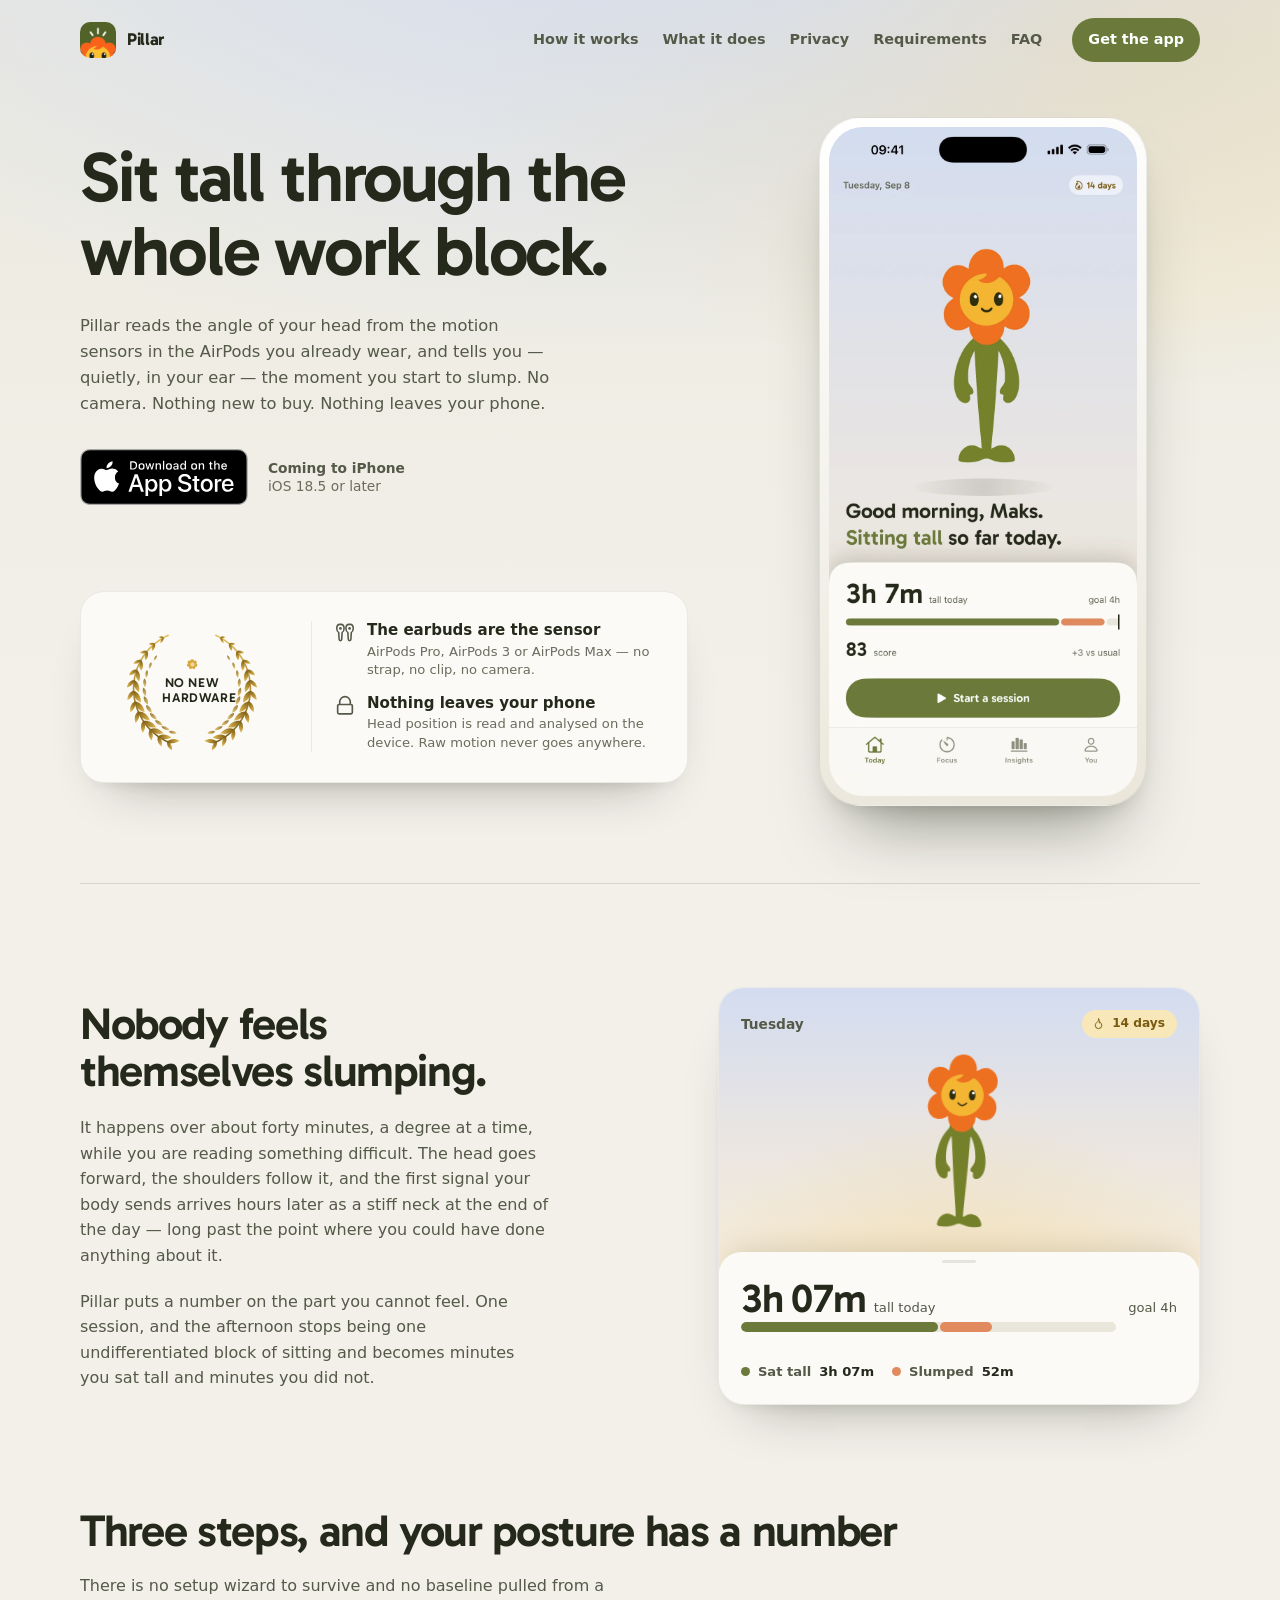
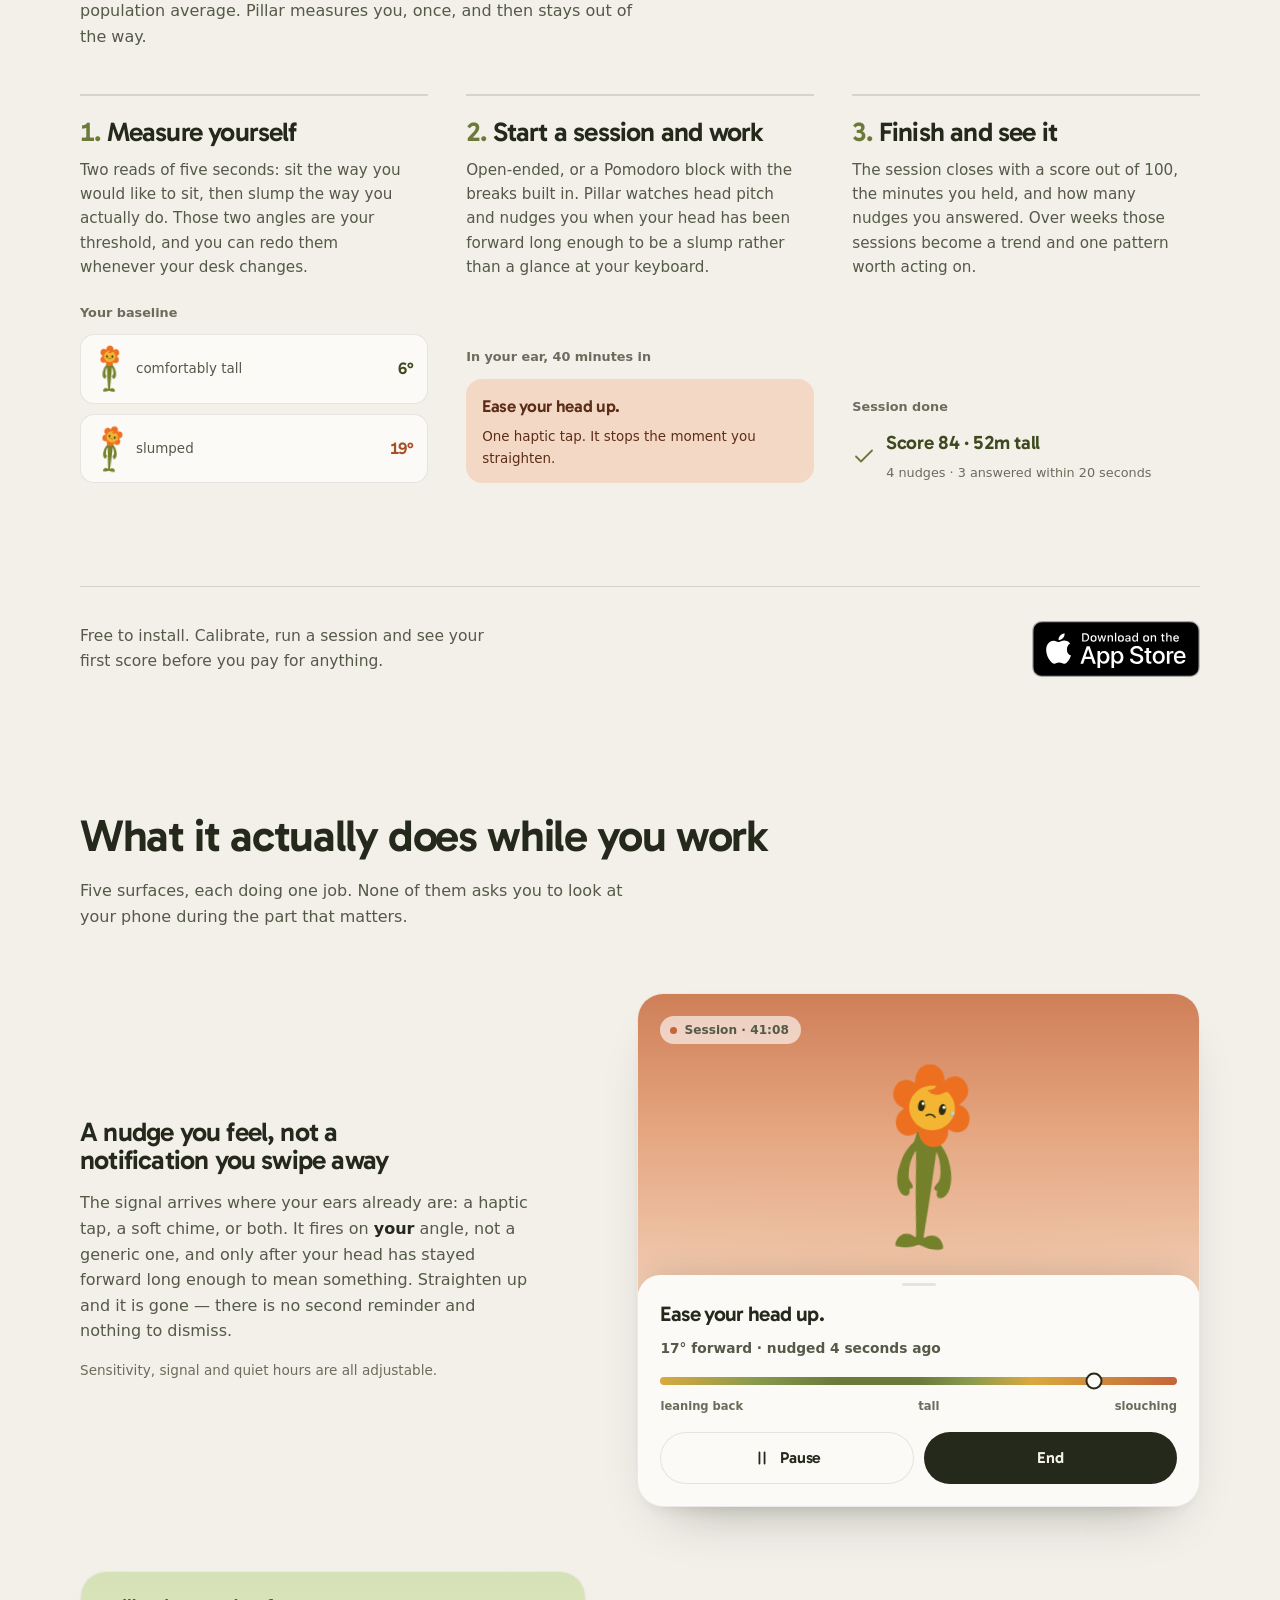
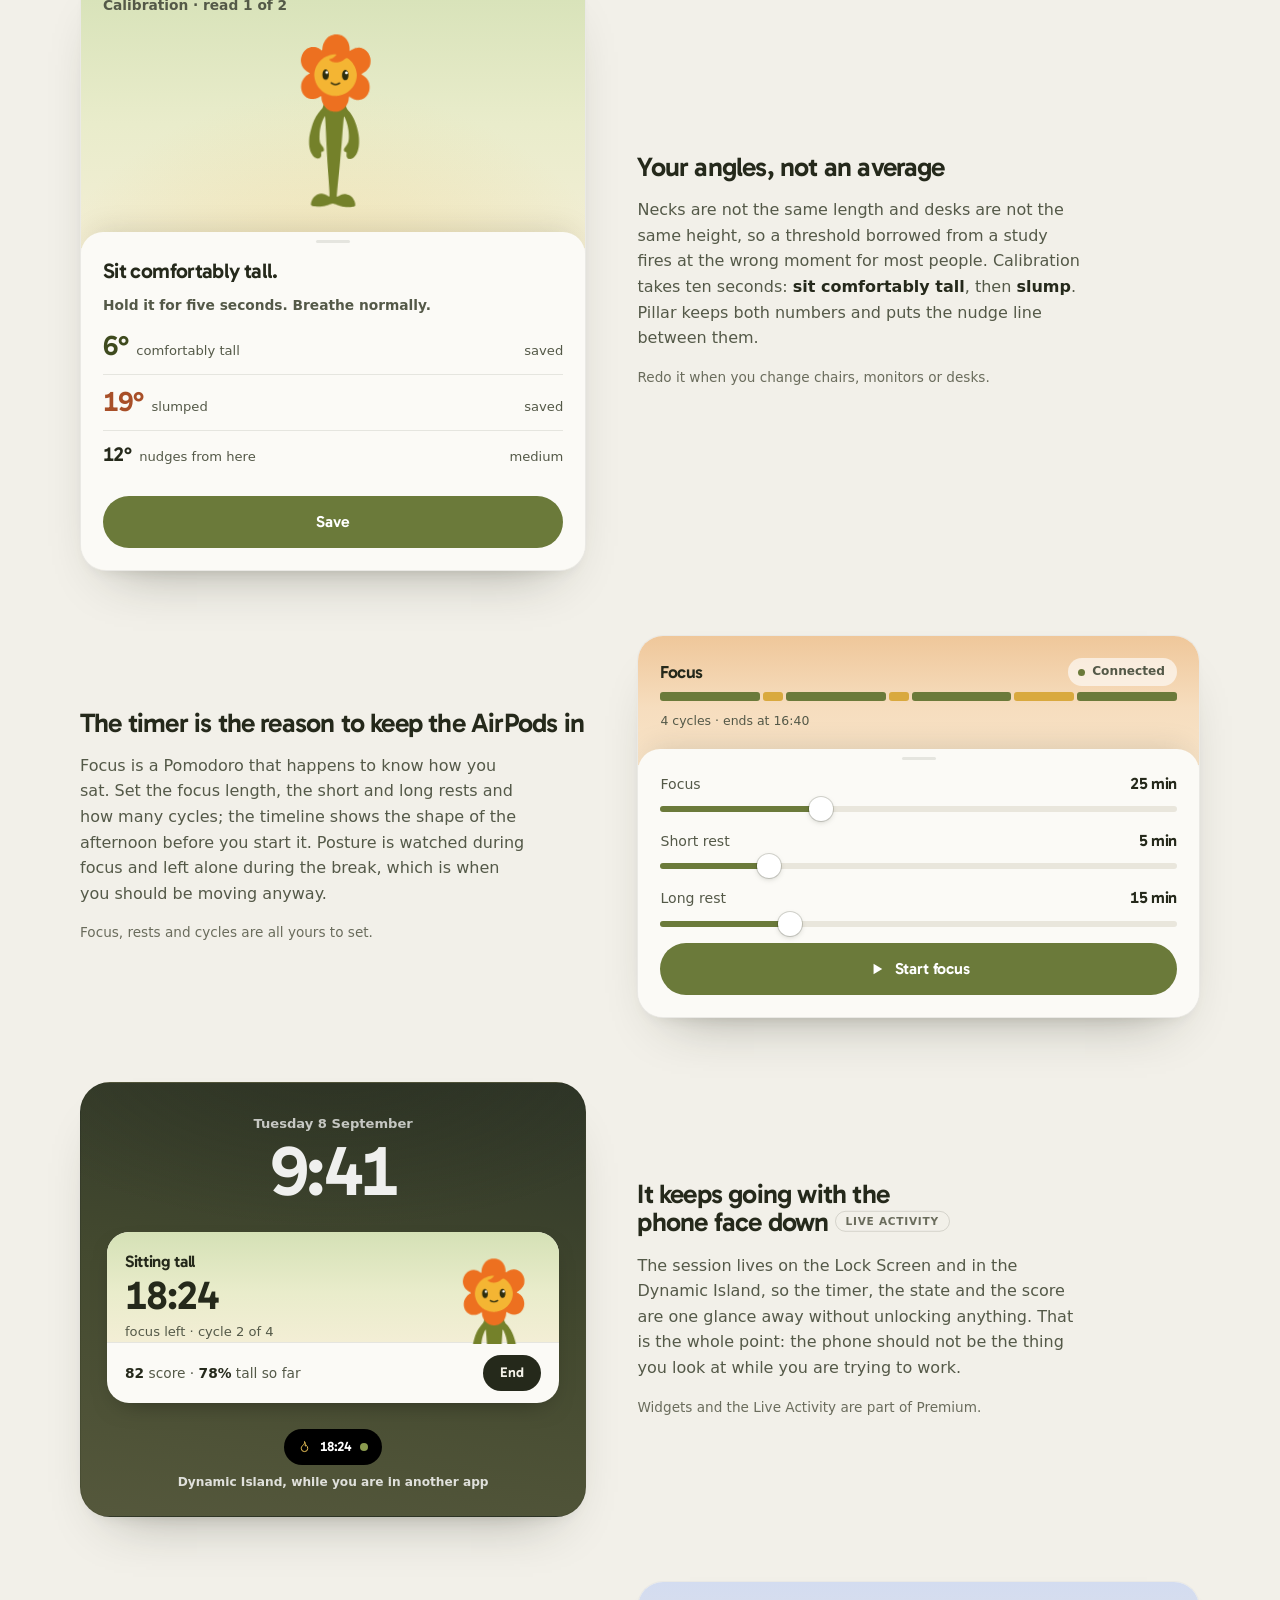
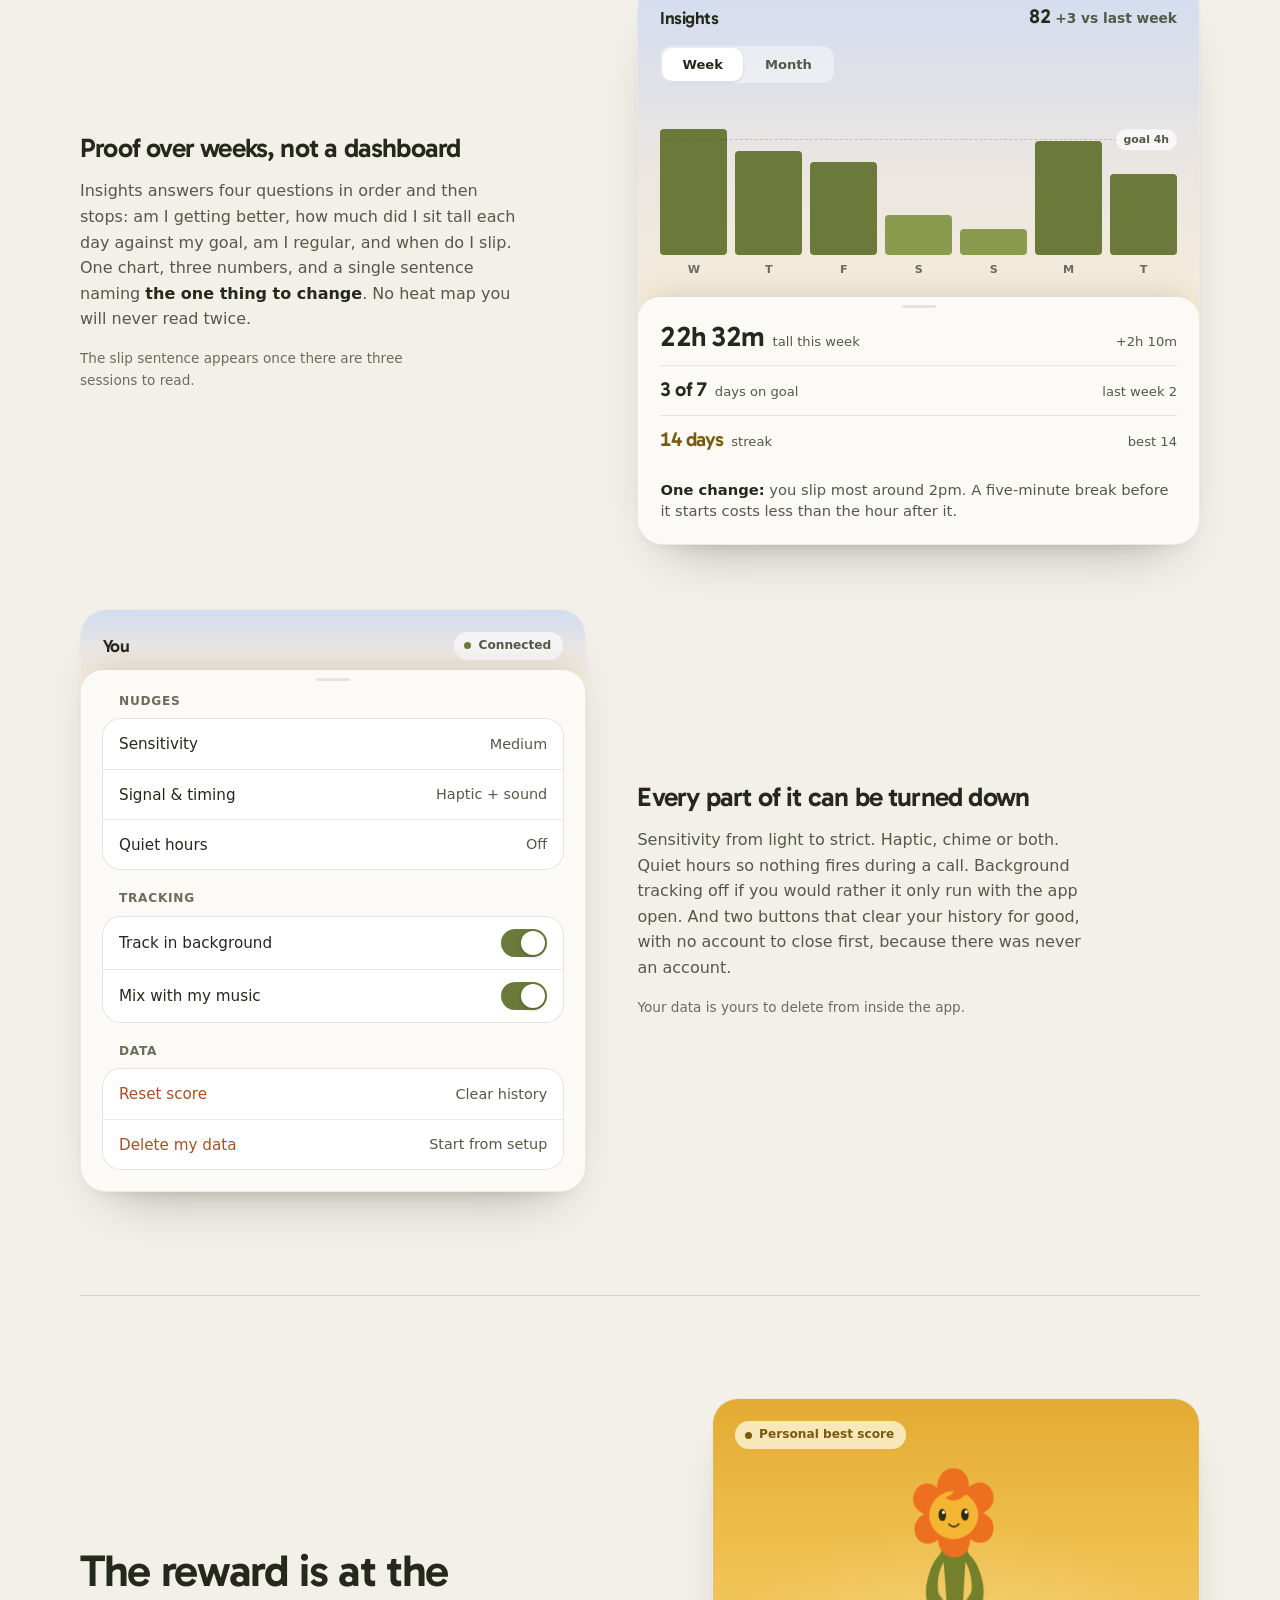
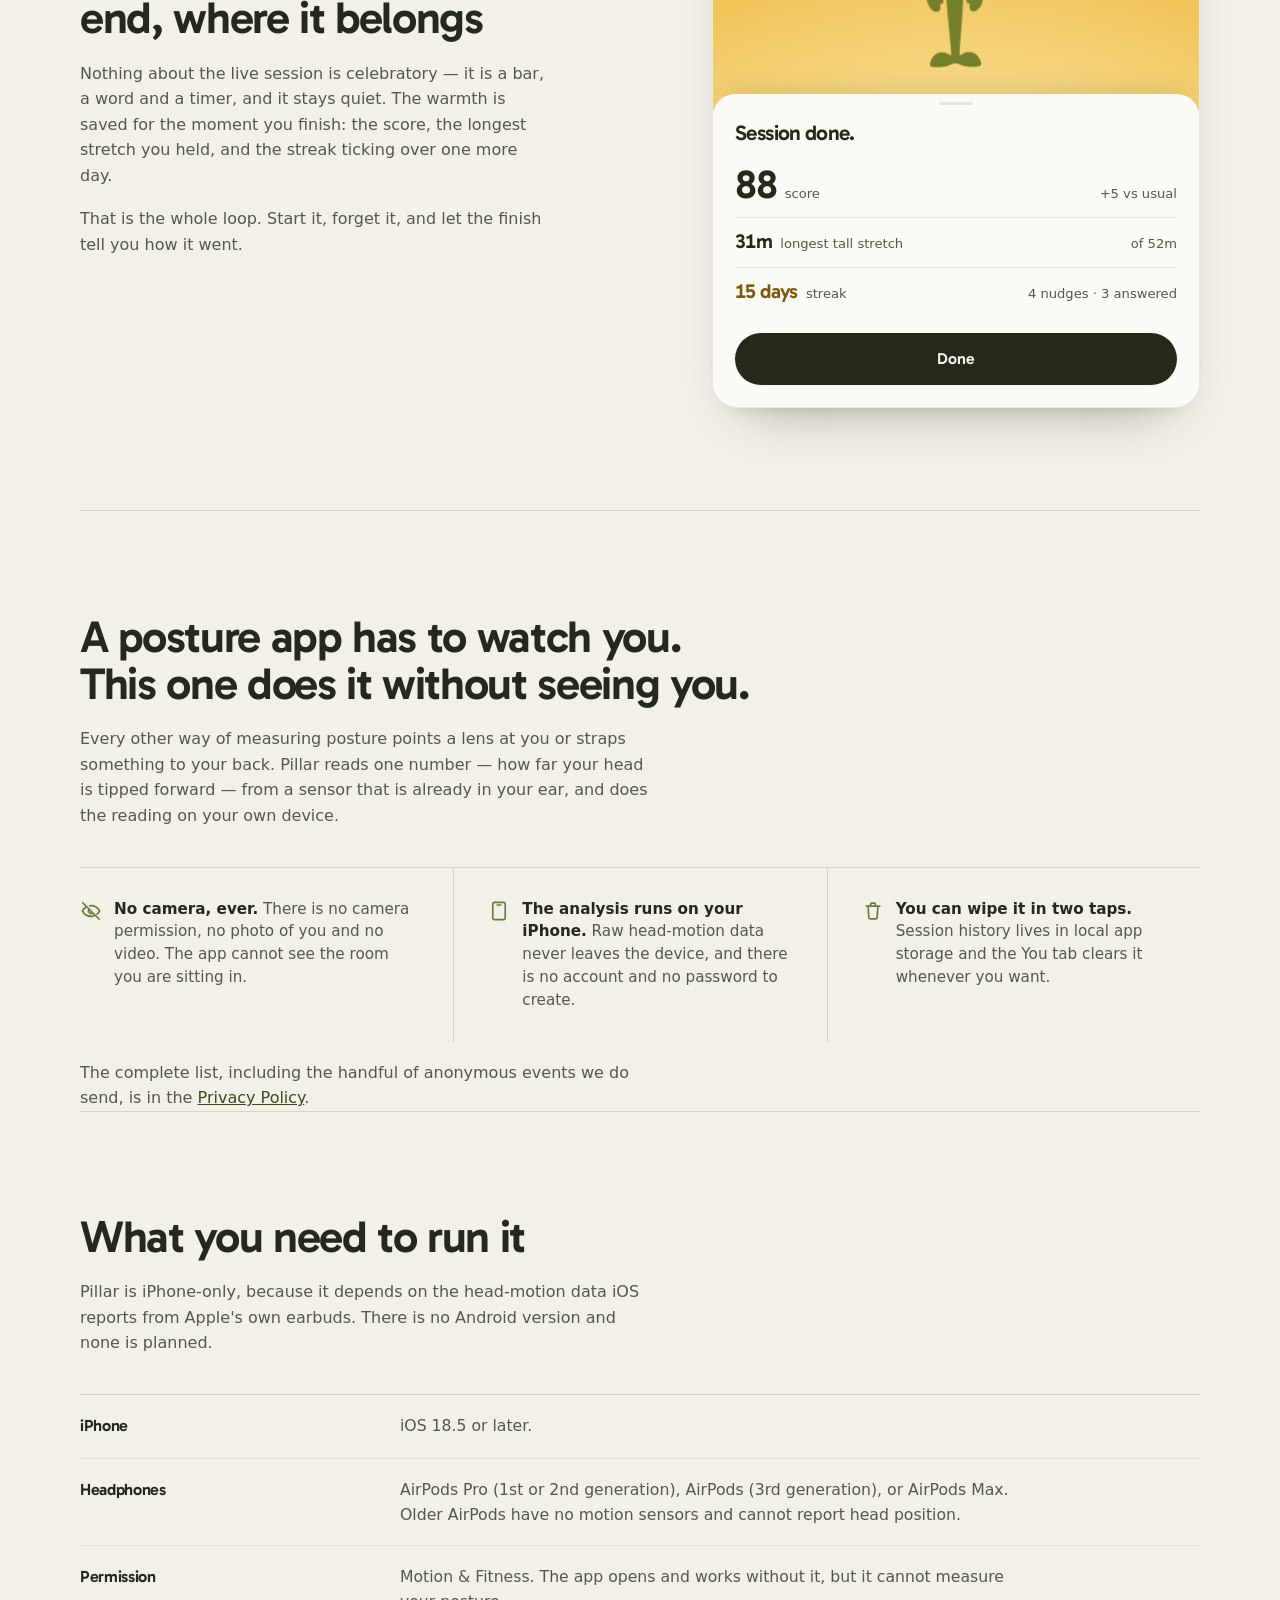
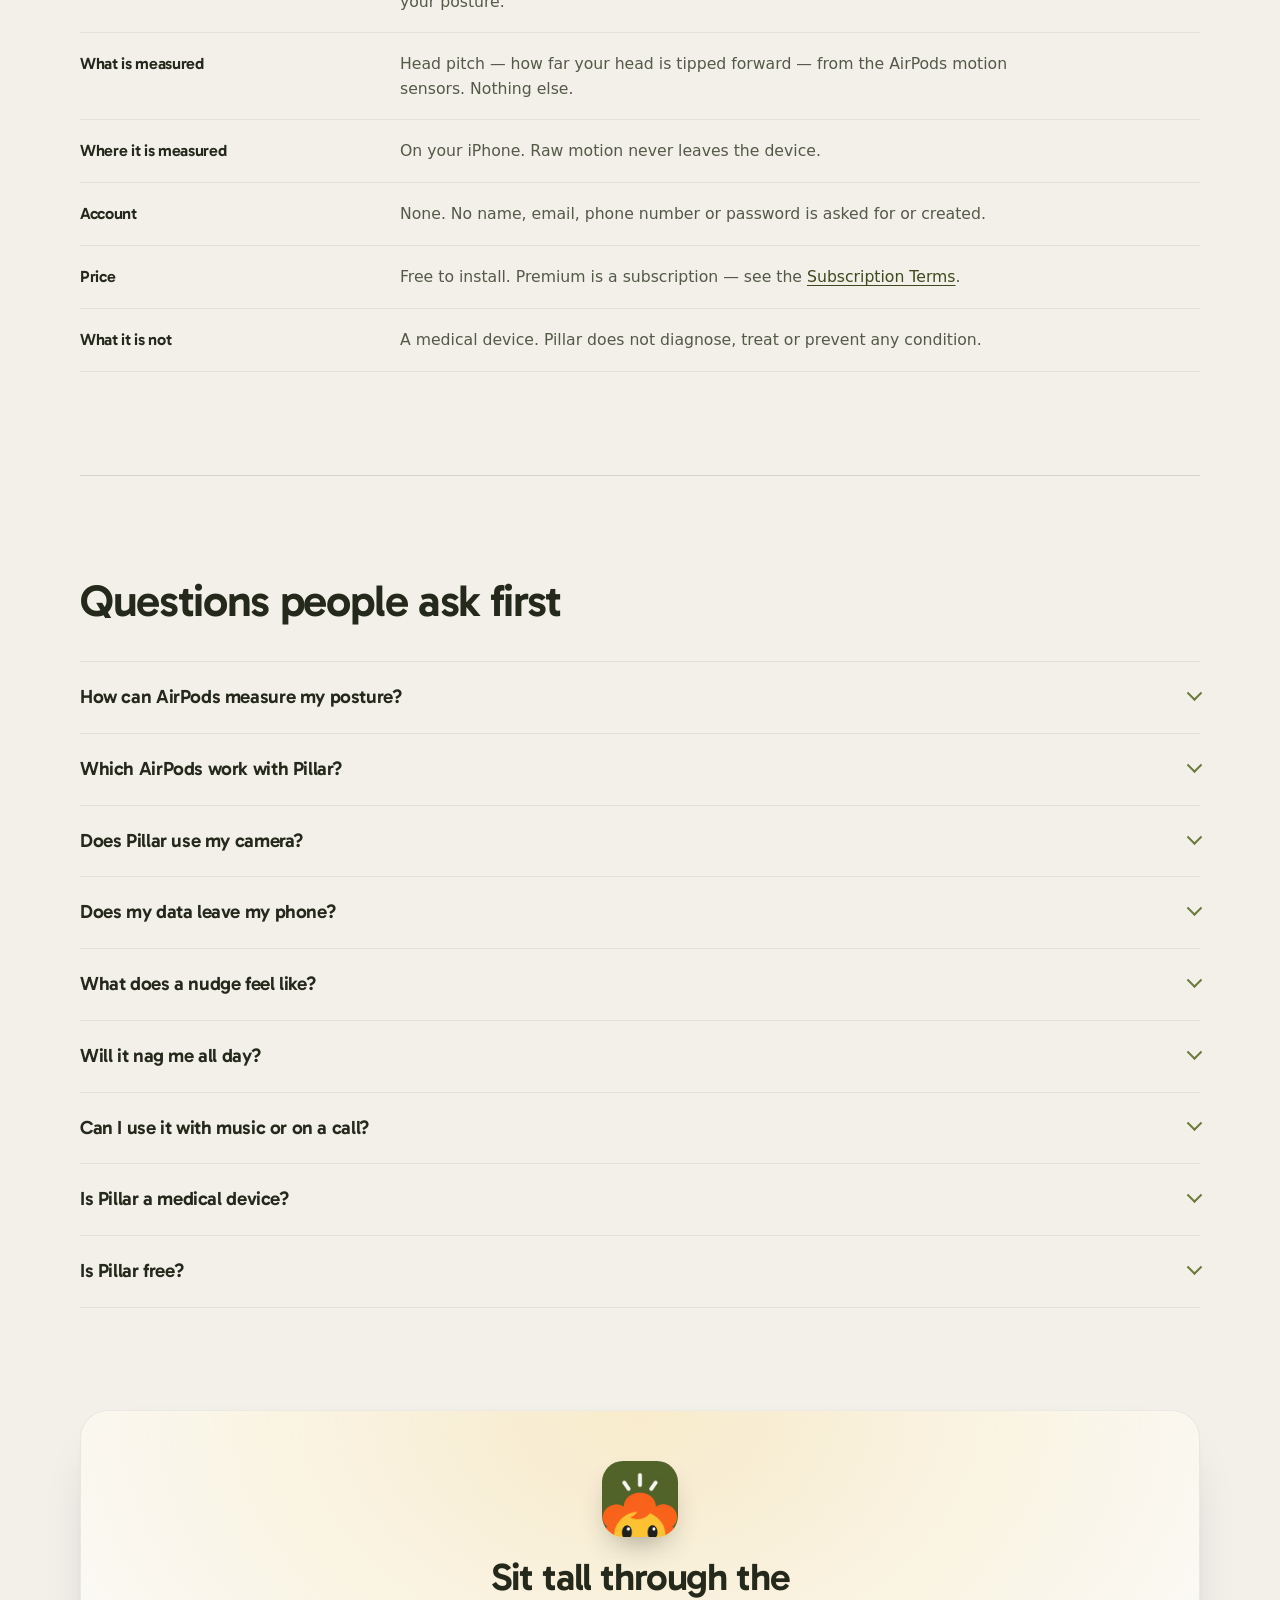
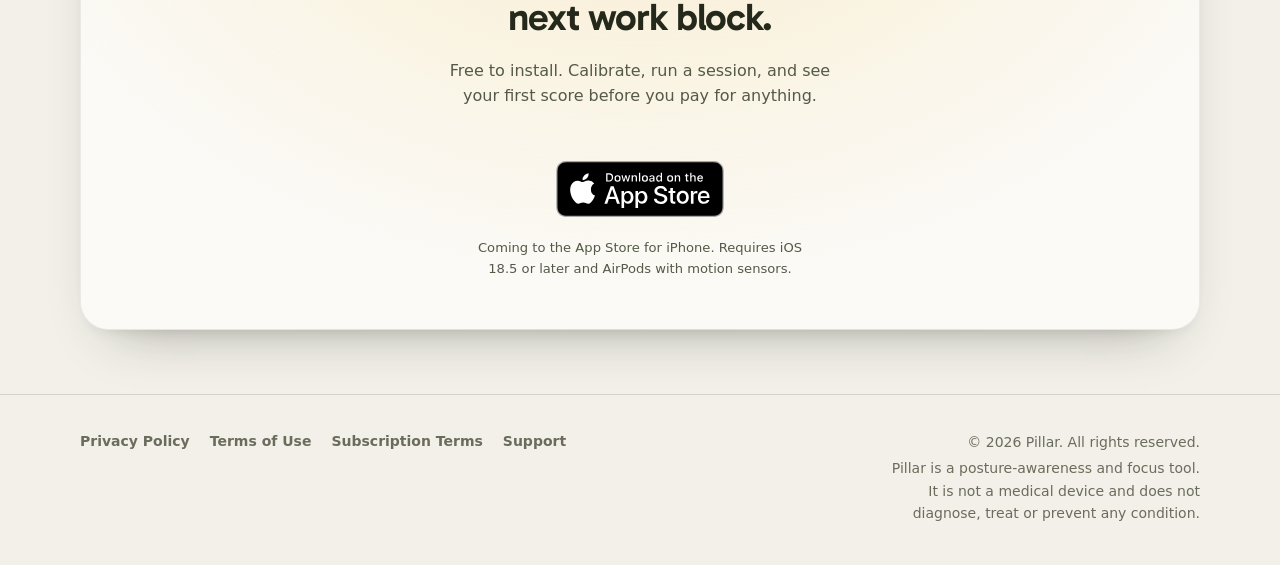
==== commit 30f80805: "Put the posture marker back on its own track The marker was positioned against the whole .spectrum b" ====
--- a/index.html
+++ b/index.html
@@ -390,8 +390,7 @@
             <div class="ui__title">Ease your head up.</div>
             <p class="ui__label" style="margin-top:6px">17° forward · nudged 4 seconds ago</p>
             <div class="spectrum">
-              <div class="spectrum__bar"></div>
-              <div class="spectrum__mark" style="--at:84%"></div>
+              <div class="spectrum__bar"><span class="spectrum__mark" style="--at:84%"></span></div>
               <div class="spectrum__scale"><span>leaning back</span><span>tall</span><span>slouching</span></div>
             </div>
             <div class="btn-row">
--- a/assets/styles.css
+++ b/assets/styles.css
@@ -622,10 +622,12 @@
 .btn-row { display: flex; gap: 10px; margin-top: 16px; }
 .btn-row .btn { flex: 1; margin-top: 0; }
 
-/* The posture spectrum — the app's live read, rebuilt. */
-.spectrum { position: relative; margin: 18px 0 8px; }
+/* The posture spectrum — the app's live read, rebuilt. The marker rides the
+   track itself, so spacing the scale below can never pull it off the bar. */
+.spectrum { margin: 18px 0 8px; }
 
 .spectrum__bar {
+  position: relative;
   height: 8px;
   border-radius: 999px;
   background: linear-gradient(90deg, #d9a93e 0%, #8a9a4e 18%, #6b7a3a 34%, #6b7a3a 50%, #8a9a4e 60%, #d9a93e 72%, #c4643a 100%);
@@ -646,7 +648,7 @@
 .spectrum__scale {
   display: flex;
   justify-content: space-between;
-  margin-top: 14px;
+  margin-top: 12px;
   color: var(--ink-3);
   font-size: 0.72rem;
   font-weight: 600;
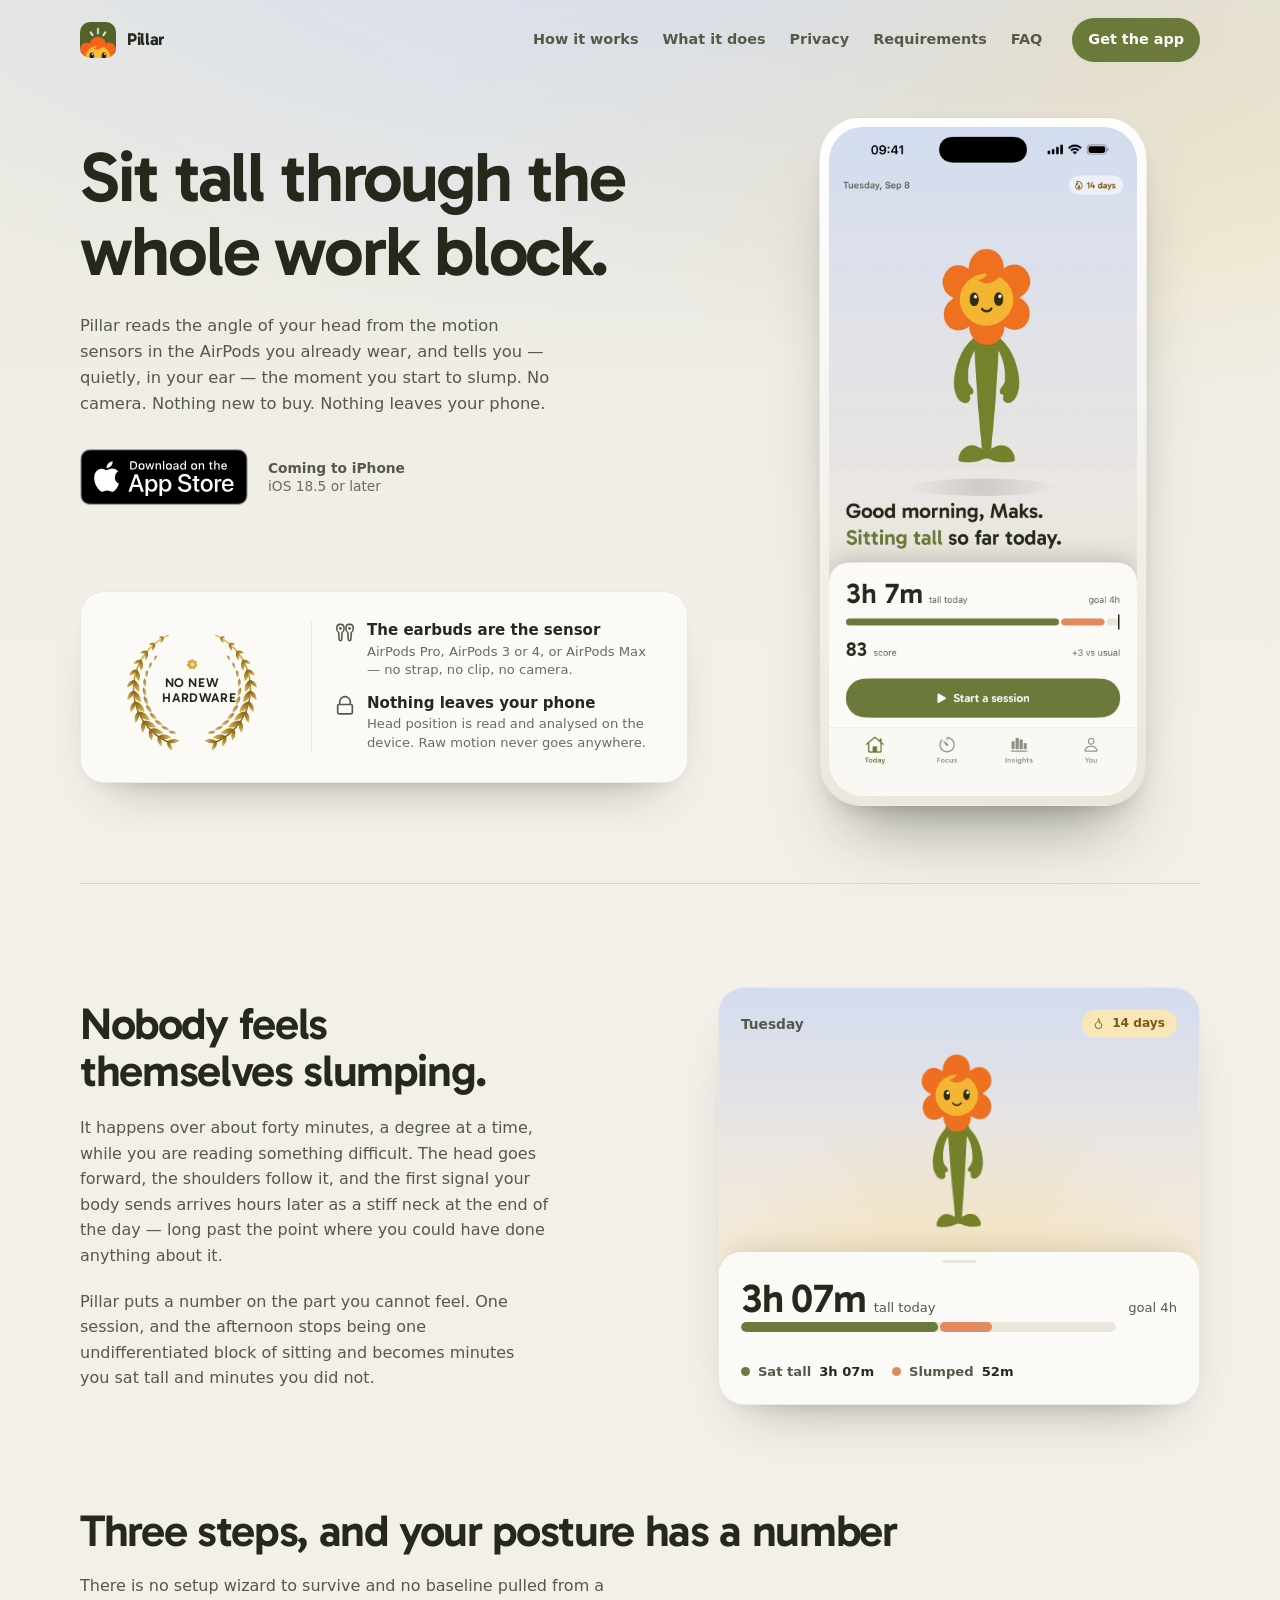
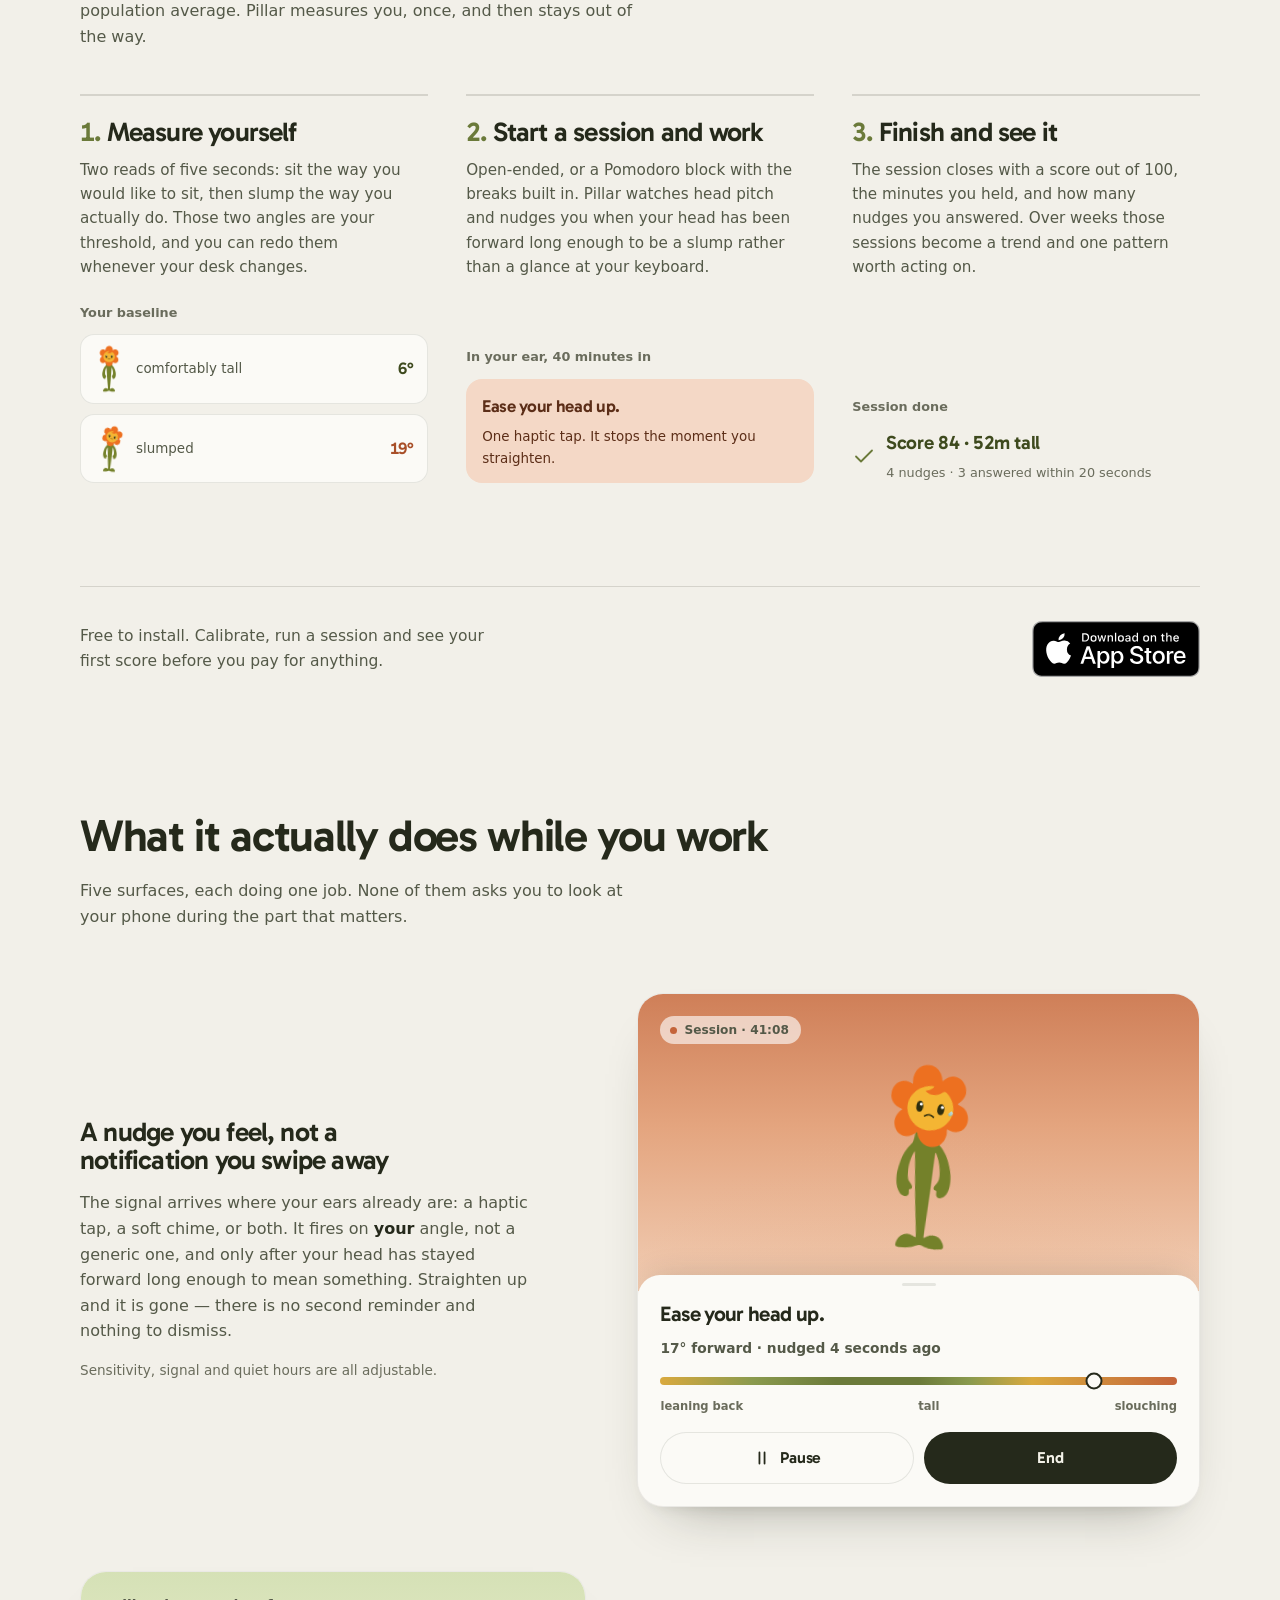
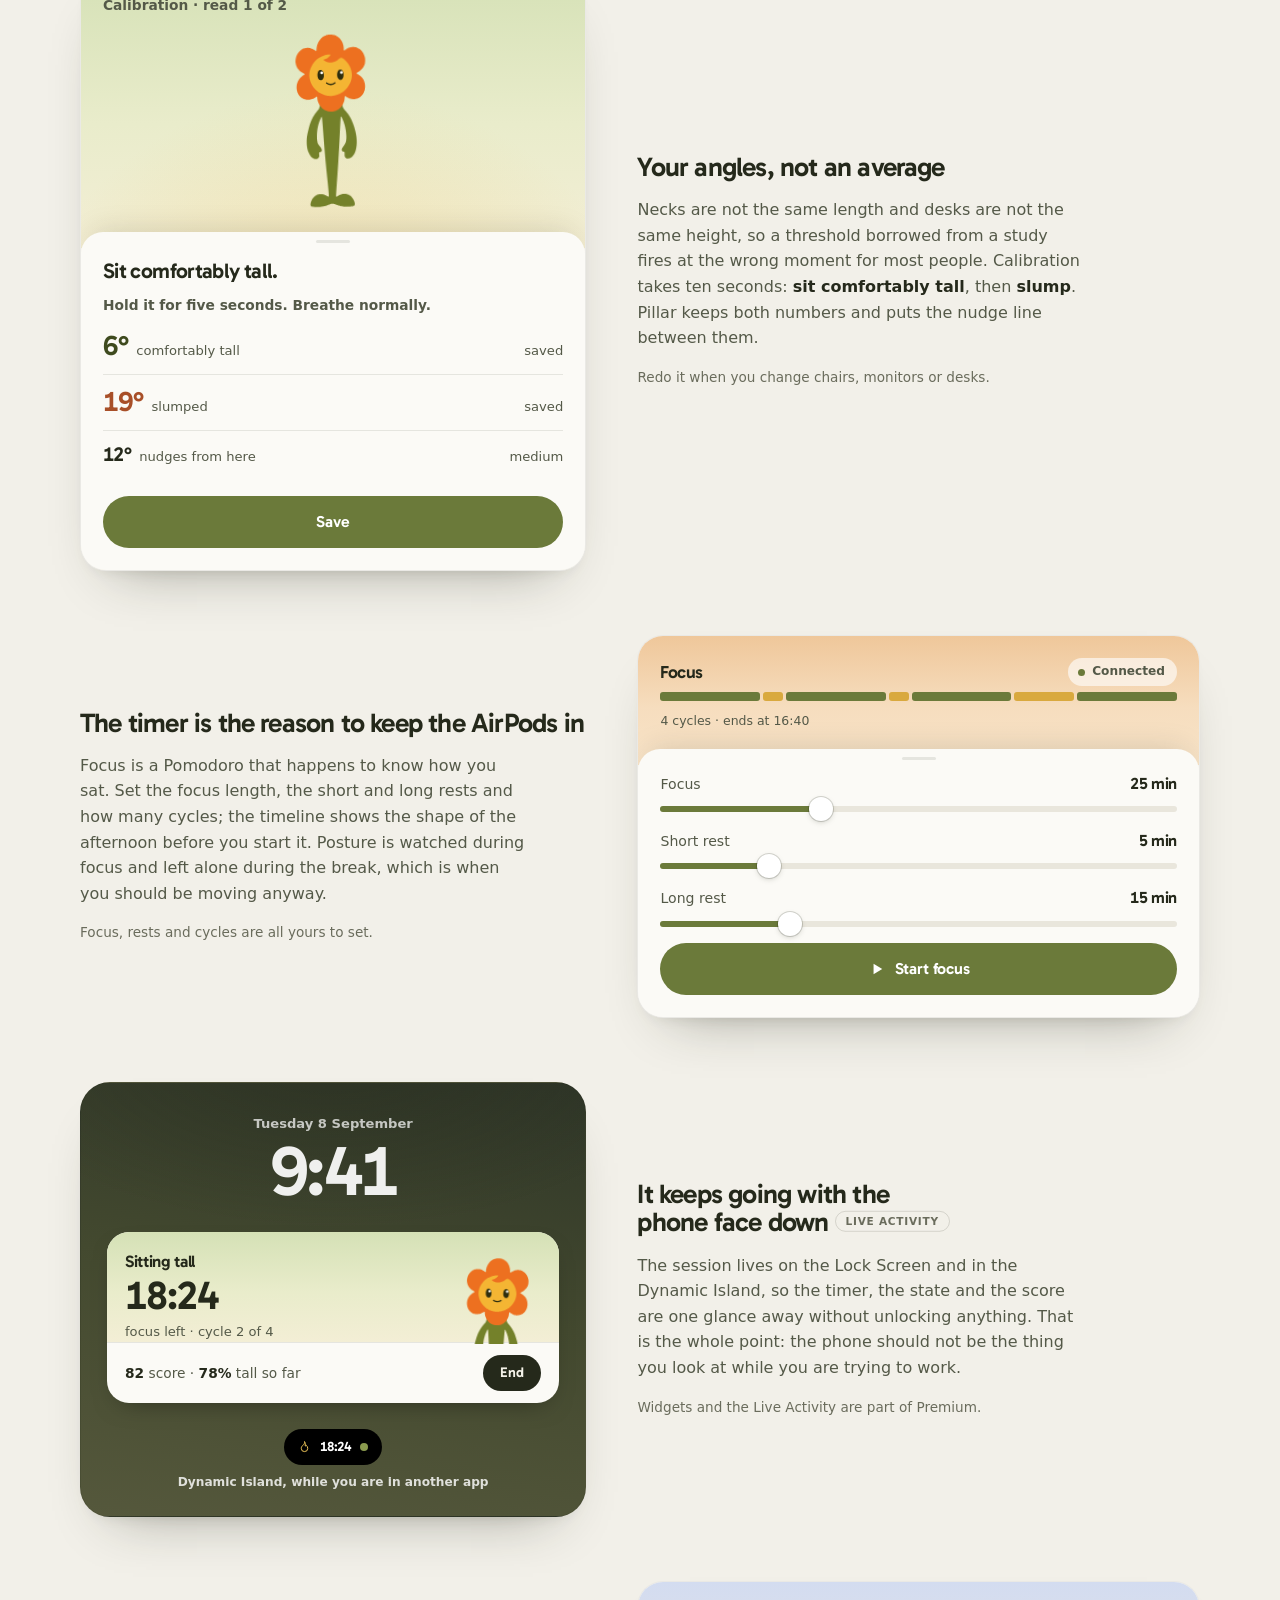
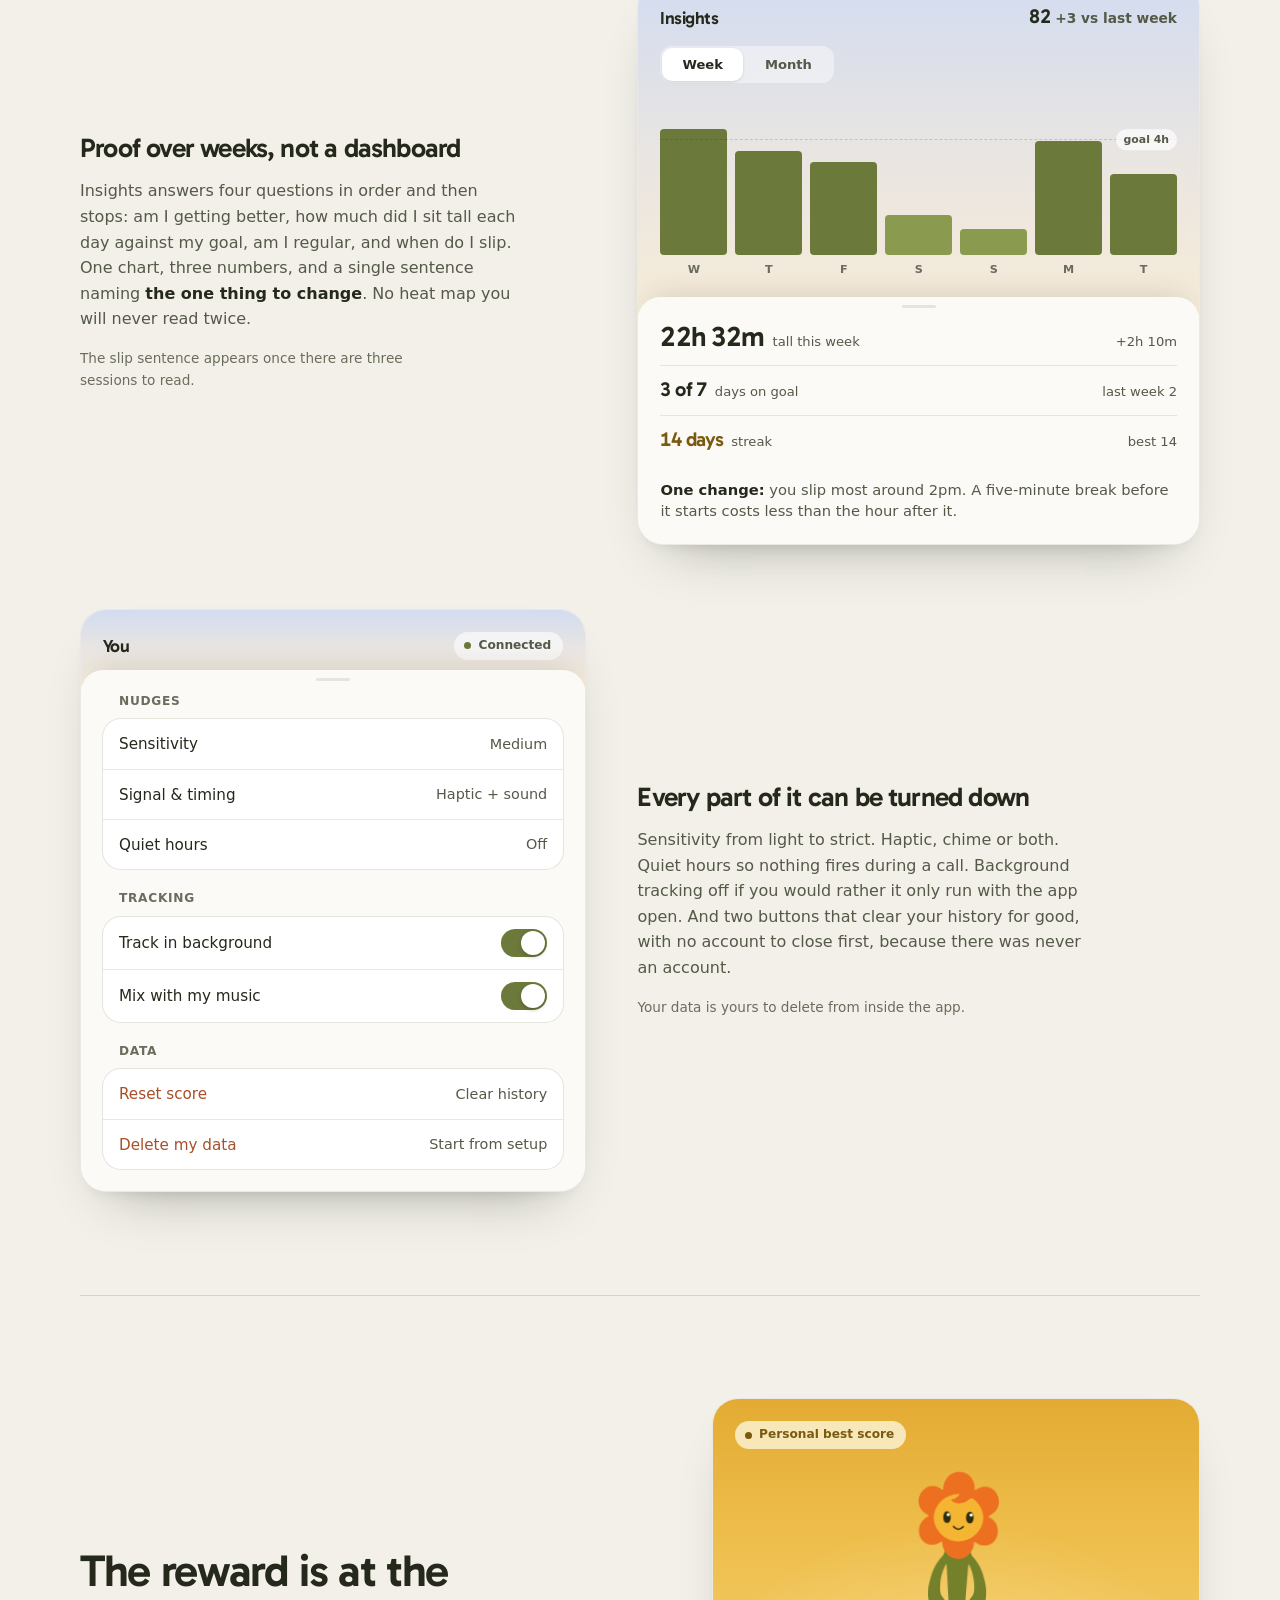
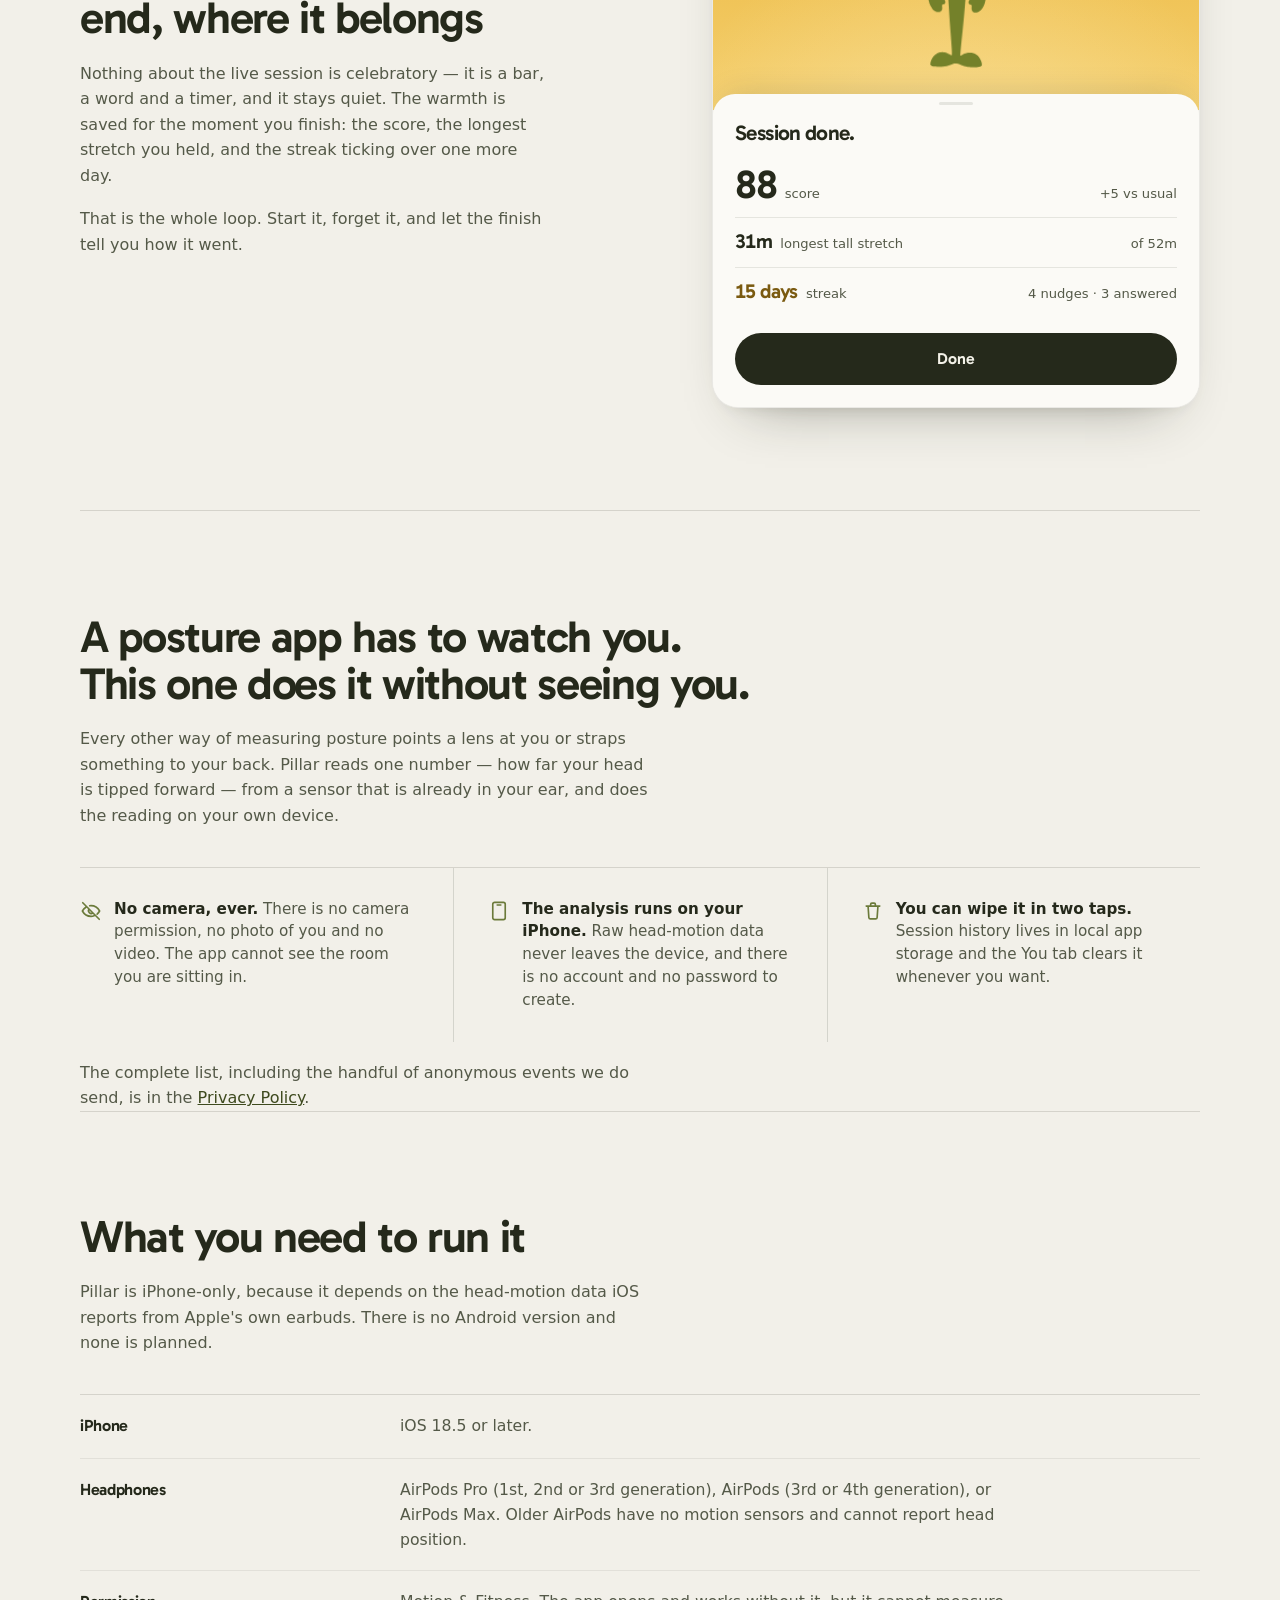
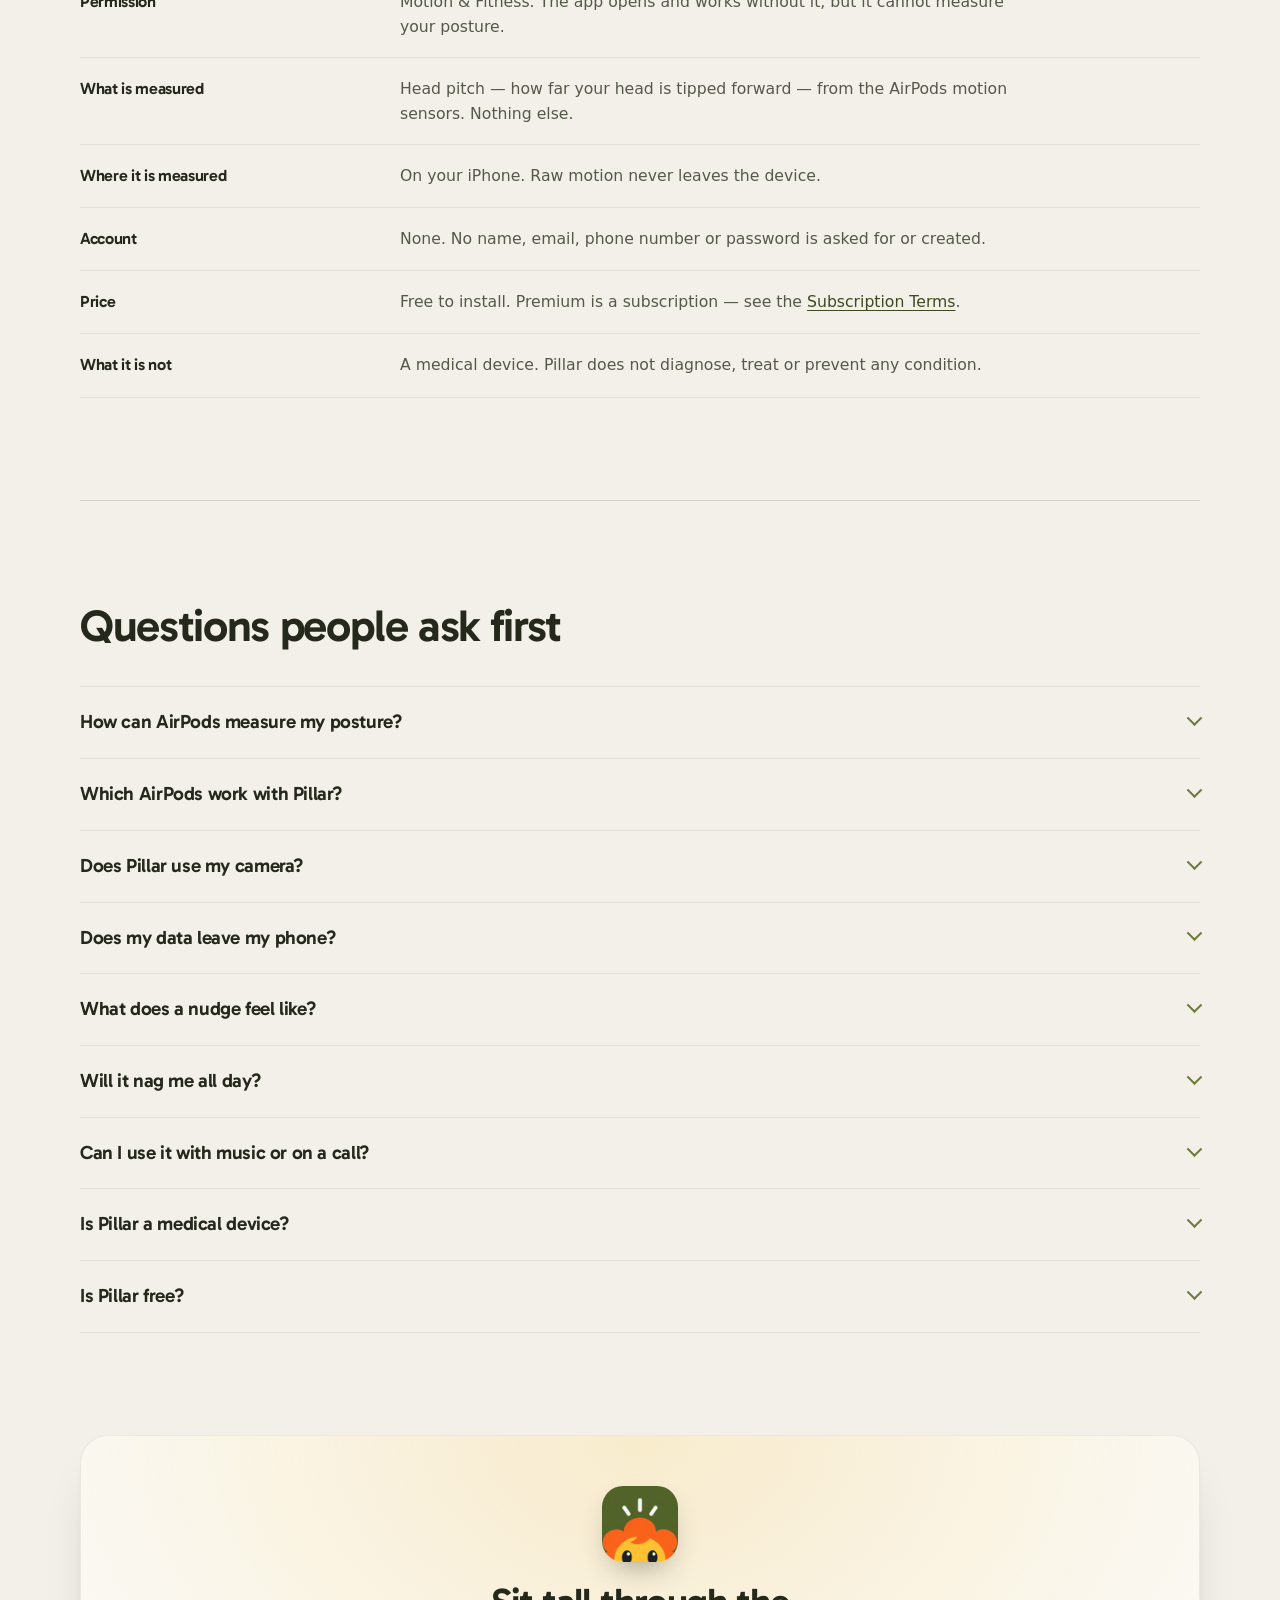
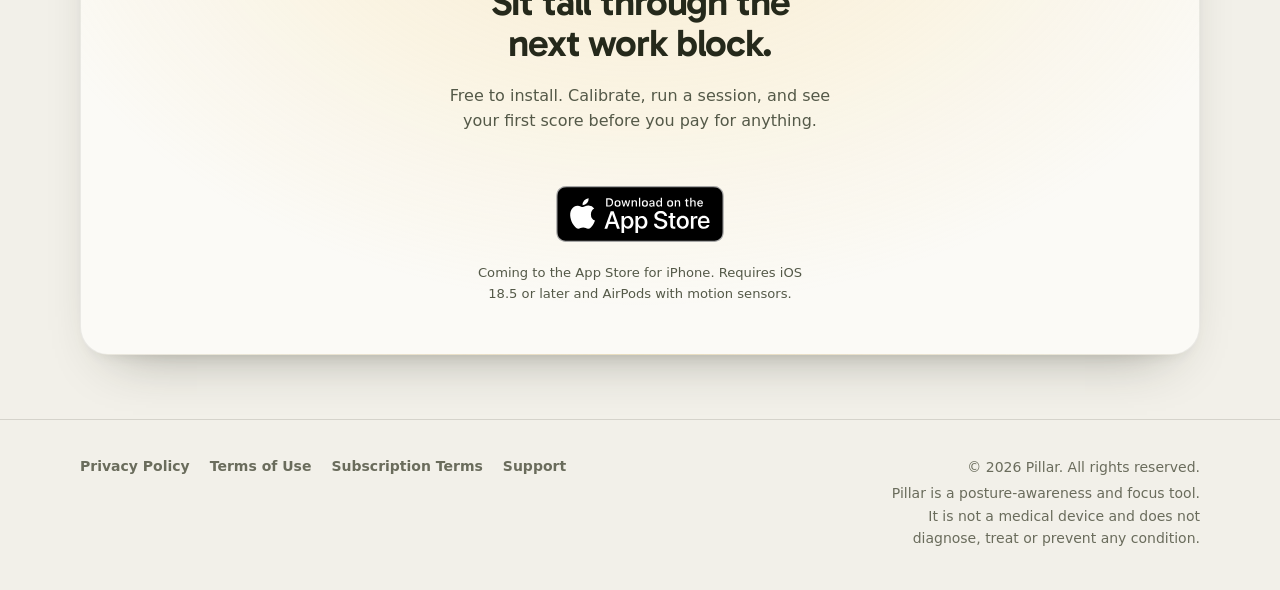
==== commit edb39743: "Update Pillar public pages (2026-09-08)" ====
--- a/index.html
+++ b/index.html
@@ -62,7 +62,7 @@
       "applicationCategory": "HealthApplication",
       "applicationSubCategory": "Posture and focus tracking",
       "operatingSystem": "iOS 18.5 or later",
-      "softwareRequirements": "iPhone running iOS 18.5 or later; AirPods Pro (1st or 2nd generation), AirPods (3rd generation) or AirPods Max; Motion & Fitness permission.",
+      "softwareRequirements": "iPhone running iOS 18.5 or later; AirPods Pro (1st, 2nd or 3rd generation), AirPods (3rd or 4th generation) or AirPods Max; Motion & Fitness permission.",
       "url": "https://pillar.glowd.tech/",
       "installUrl": "https://pillar.glowd.tech/",
       "screenshot": [
@@ -99,7 +99,7 @@
       "totalTime": "PT10M",
       "tool": [
         { "@type": "HowToTool", "name": "iPhone running iOS 18.5 or later" },
-        { "@type": "HowToTool", "name": "AirPods Pro, AirPods (3rd generation) or AirPods Max" }
+        { "@type": "HowToTool", "name": "AirPods Pro (any generation), AirPods (3rd or 4th generation) or AirPods Max" }
       ],
       "step": [
         {
@@ -125,12 +125,12 @@
         {
           "@type": "Question",
           "name": "How can AirPods measure my posture?",
-          "acceptedAnswer": { "@type": "Answer", "text": "AirPods Pro, AirPods (3rd generation) and AirPods Max contain motion sensors that iOS exposes as head-motion data. Pillar reads the pitch of that data — how far your head is tipped forward — and compares it against angles you measured yourself during calibration. It never sees your body, only the angle of your head." }
+          "acceptedAnswer": { "@type": "Answer", "text": "AirPods Pro (any generation), AirPods (3rd and 4th generation) and AirPods Max contain motion sensors that iOS exposes as head-motion data. Pillar reads the pitch of that data — how far your head is tipped forward — and compares it against angles you measured yourself during calibration. It never sees your body, only the angle of your head." }
         },
         {
           "@type": "Question",
           "name": "Which AirPods work with Pillar?",
-          "acceptedAnswer": { "@type": "Answer", "text": "AirPods Pro (1st and 2nd generation), AirPods (3rd generation) and AirPods Max. Older AirPods have no motion sensors and cannot report head position. You also need an iPhone running iOS 18.5 or later, and Motion & Fitness permission." }
+          "acceptedAnswer": { "@type": "Answer", "text": "AirPods Pro (1st, 2nd and 3rd generation), AirPods (3rd and 4th generation) and AirPods Max. Older AirPods have no motion sensors and cannot report head position. You also need an iPhone running iOS 18.5 or later, and Motion & Fitness permission." }
         },
         {
           "@type": "Question",
@@ -238,7 +238,7 @@
       <ul class="trust__list">
         <li>
           <svg viewBox="0 0 24 24" width="22" height="22" aria-hidden="true"><use href="#i-airpods"/></svg>
-          <span><b>The earbuds are the sensor</b><em>AirPods Pro, AirPods 3 or AirPods Max — no strap, no clip, no camera.</em></span>
+          <span><b>The earbuds are the sensor</b><em>AirPods Pro, AirPods 3 or 4, or AirPods Max — no strap, no clip, no camera.</em></span>
         </li>
         <li>
           <svg viewBox="0 0 24 24" width="22" height="22" aria-hidden="true"><use href="#i-lock"/></svg>
@@ -693,7 +693,7 @@
 
     <dl class="spec">
       <div><dt>iPhone</dt><dd>iOS 18.5 or later.</dd></div>
-      <div><dt>Headphones</dt><dd>AirPods Pro (1st or 2nd generation), AirPods (3rd generation), or AirPods Max. Older AirPods have no motion sensors and cannot report head position.</dd></div>
+      <div><dt>Headphones</dt><dd>AirPods Pro (1st, 2nd or 3rd generation), AirPods (3rd or 4th generation), or AirPods Max. Older AirPods have no motion sensors and cannot report head position.</dd></div>
       <div><dt>Permission</dt><dd>Motion &amp; Fitness. The app opens and works without it, but it cannot measure your posture.</dd></div>
       <div><dt>What is measured</dt><dd>Head pitch — how far your head is tipped forward — from the AirPods motion sensors. Nothing else.</dd></div>
       <div><dt>Where it is measured</dt><dd>On your iPhone. Raw motion never leaves the device.</dd></div>
@@ -709,14 +709,14 @@
     <div class="faq__list">
       <details>
         <summary>How can AirPods measure my posture?</summary>
-        <p>AirPods Pro, AirPods (3rd generation) and AirPods Max contain motion sensors that iOS
+        <p>AirPods Pro (any generation), AirPods (3rd and 4th generation) and AirPods Max contain motion sensors that iOS
         exposes as head-motion data. Pillar reads the pitch of that data — how far your head is
         tipped forward — and compares it against the angles you measured yourself during
         calibration. It never sees your body, only the angle of your head.</p>
       </details>
       <details>
         <summary>Which AirPods work with Pillar?</summary>
-        <p>AirPods Pro (1st and 2nd generation), AirPods (3rd generation) and AirPods Max. Older
+        <p>AirPods Pro (1st, 2nd and 3rd generation), AirPods (3rd and 4th generation) and AirPods Max. Older
         AirPods have no motion sensors and cannot report head position. You also need an iPhone
         running iOS 18.5 or later, and Motion &amp; Fitness permission — the app opens and works
         without it, but it cannot measure your posture.</p>
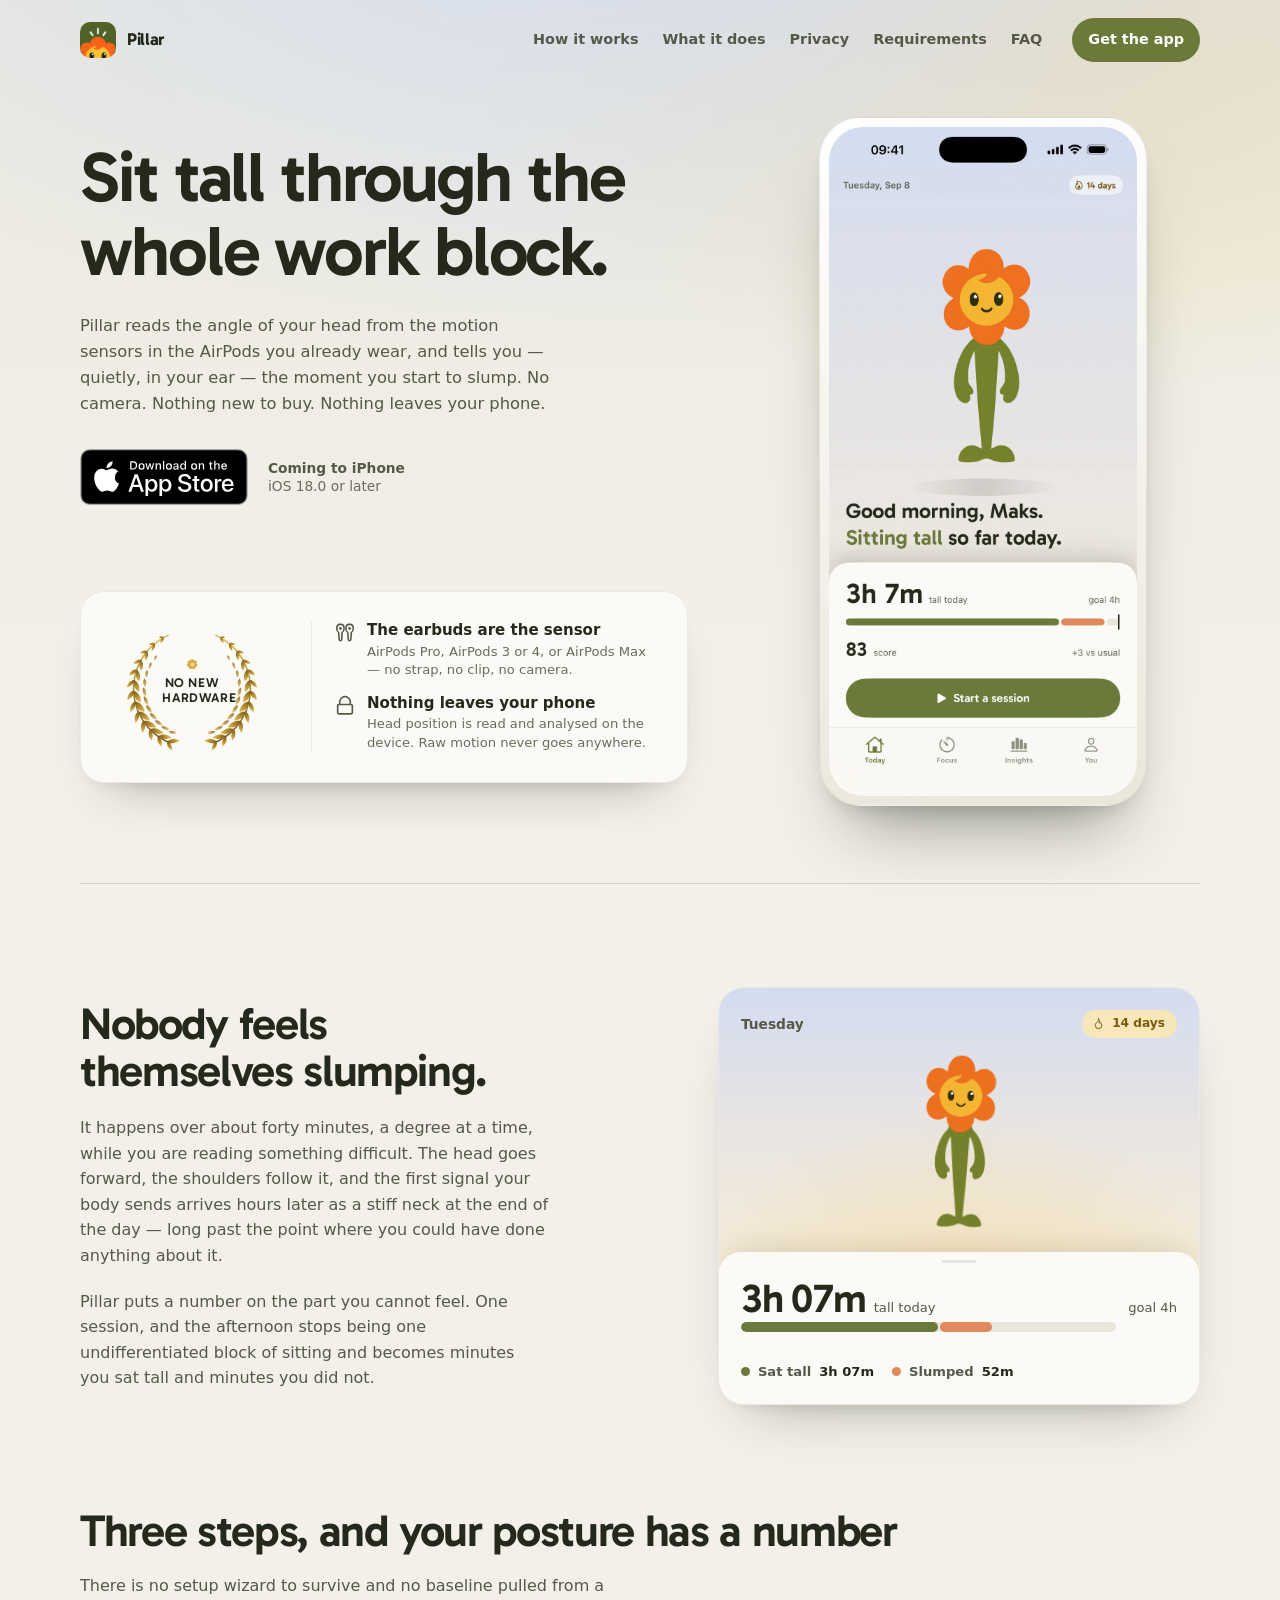
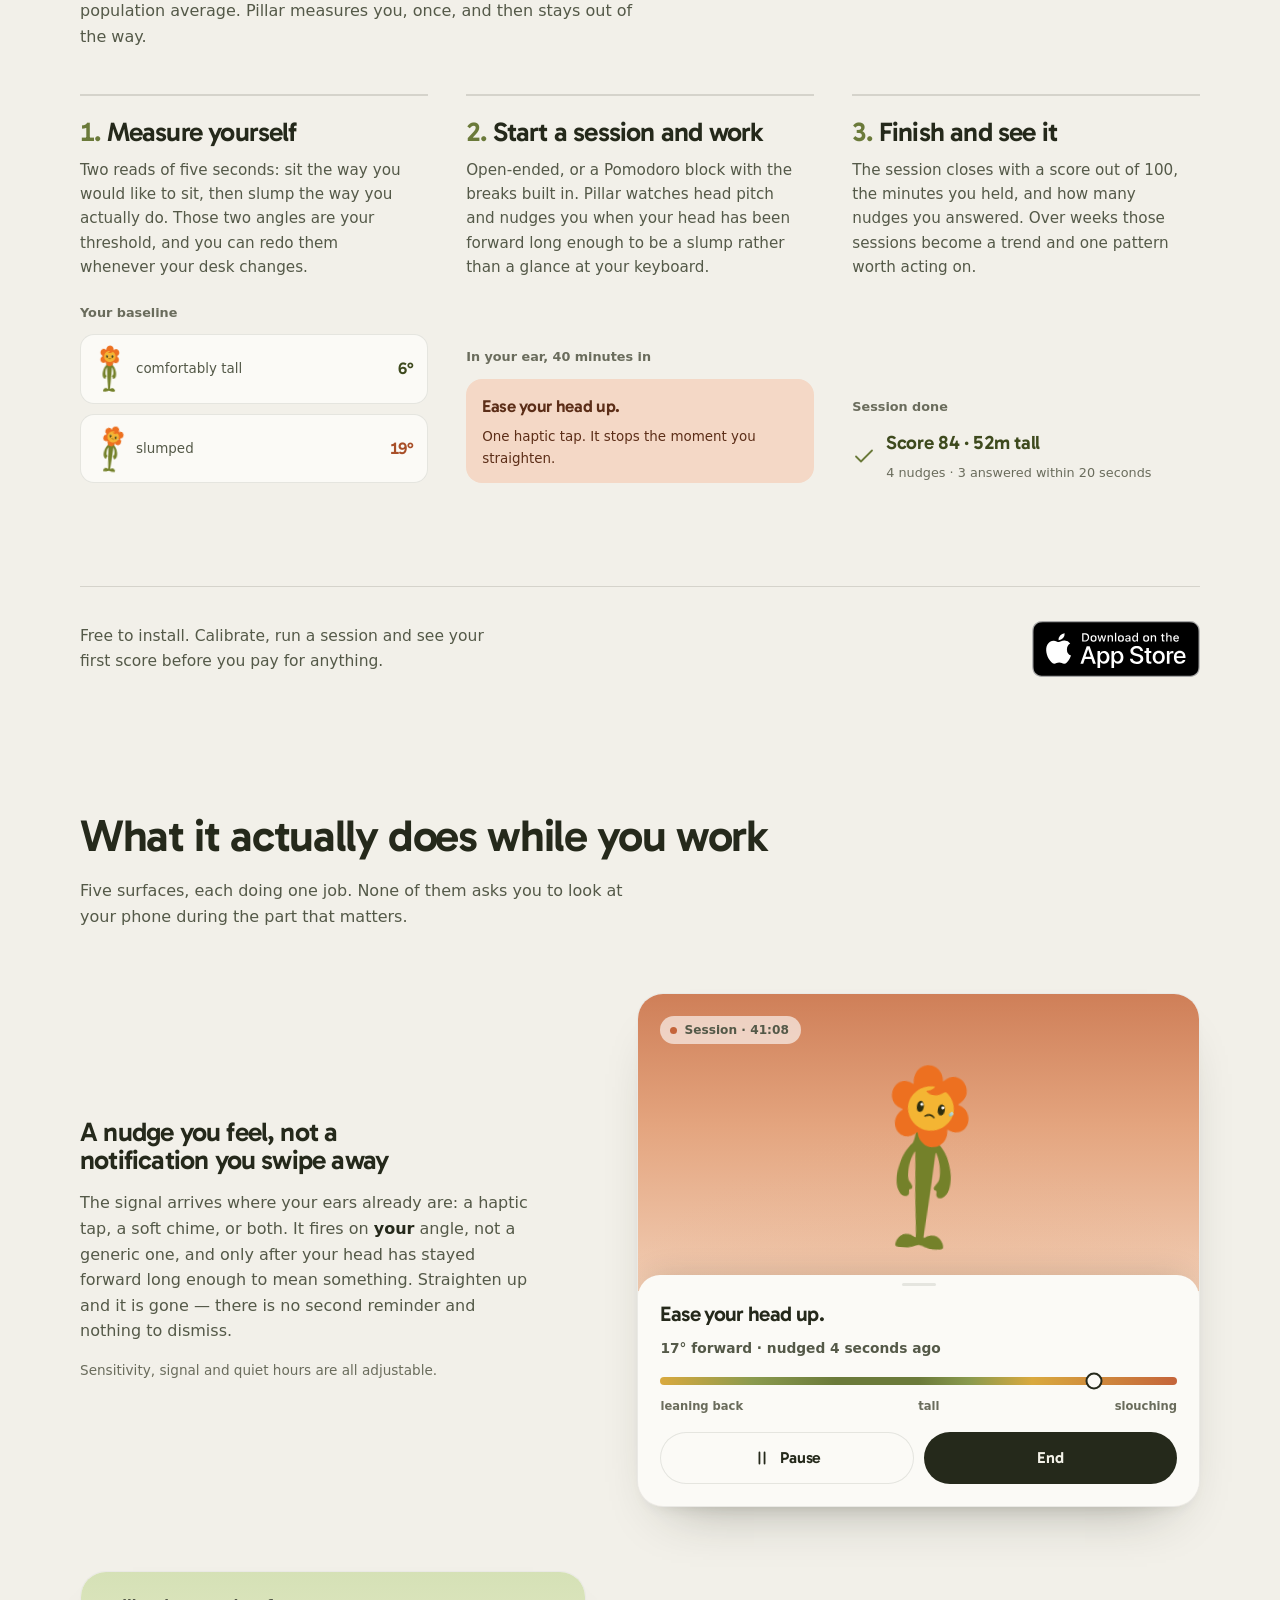
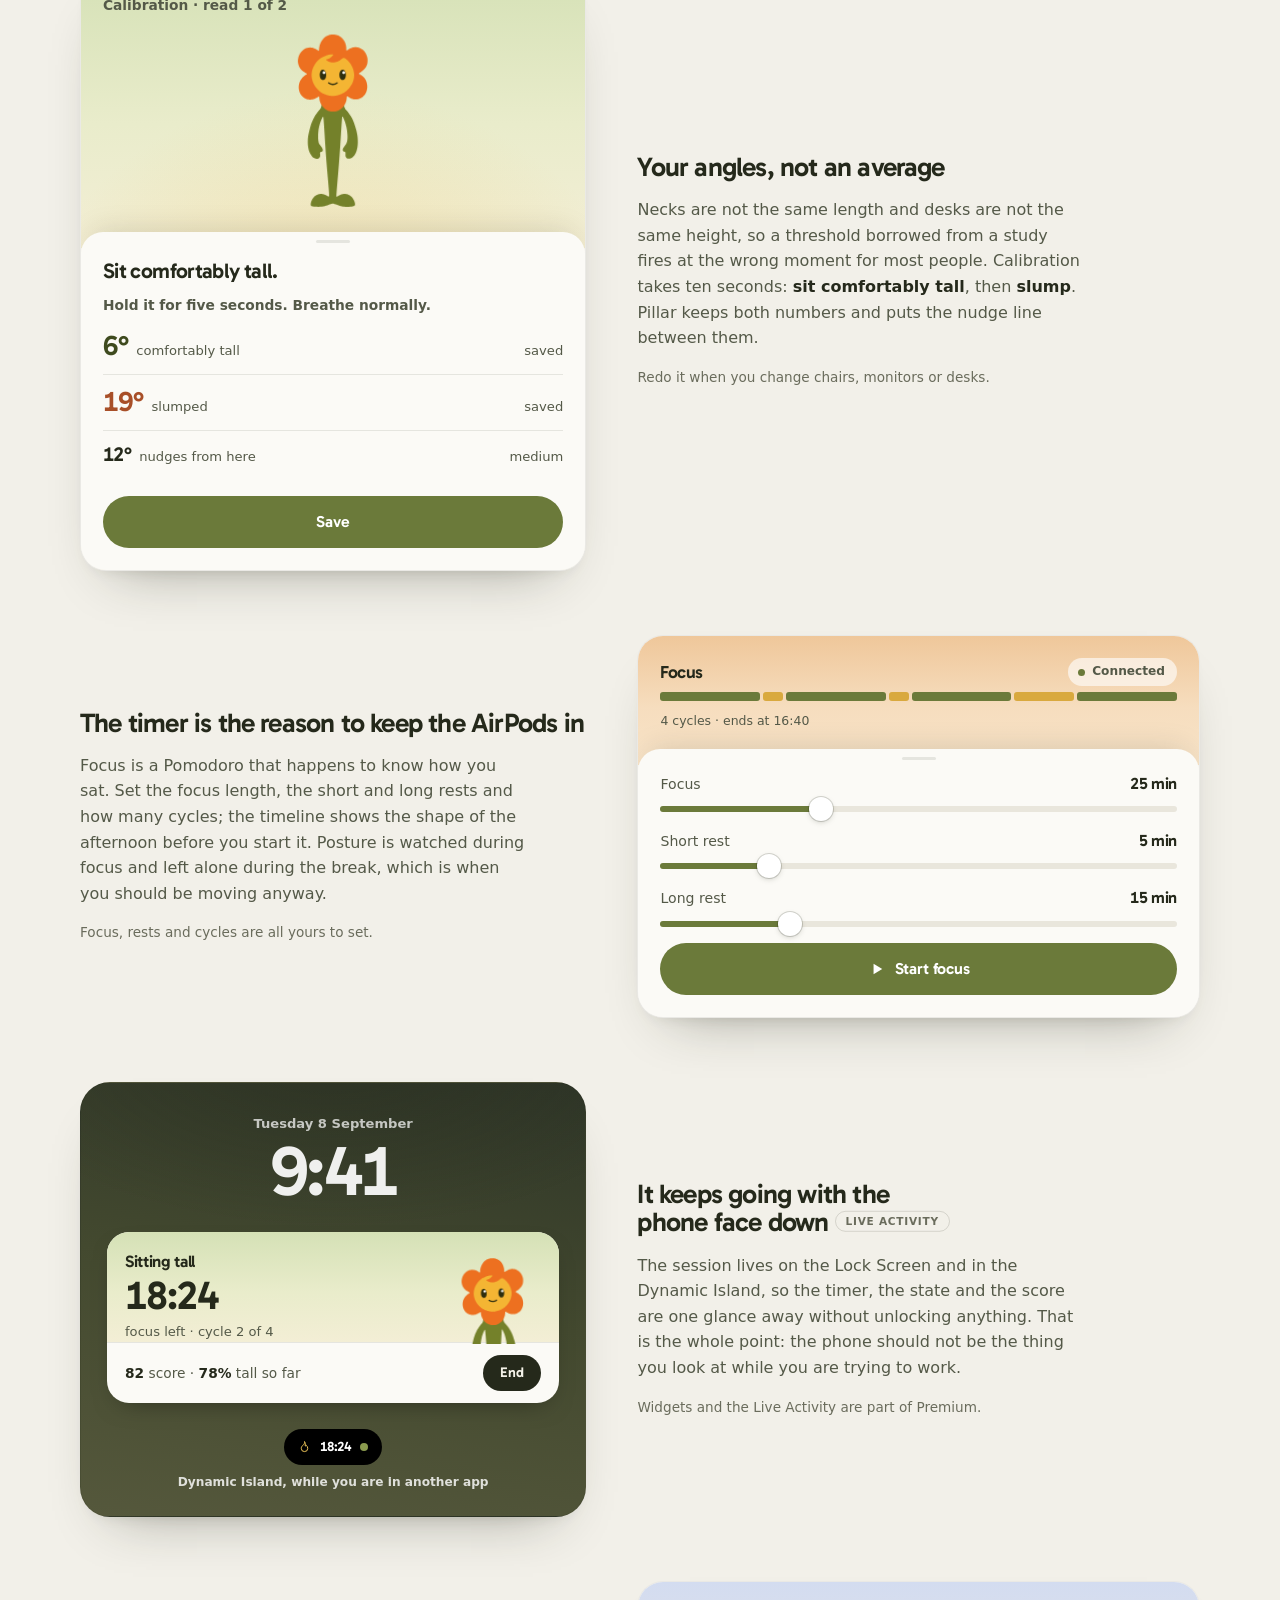
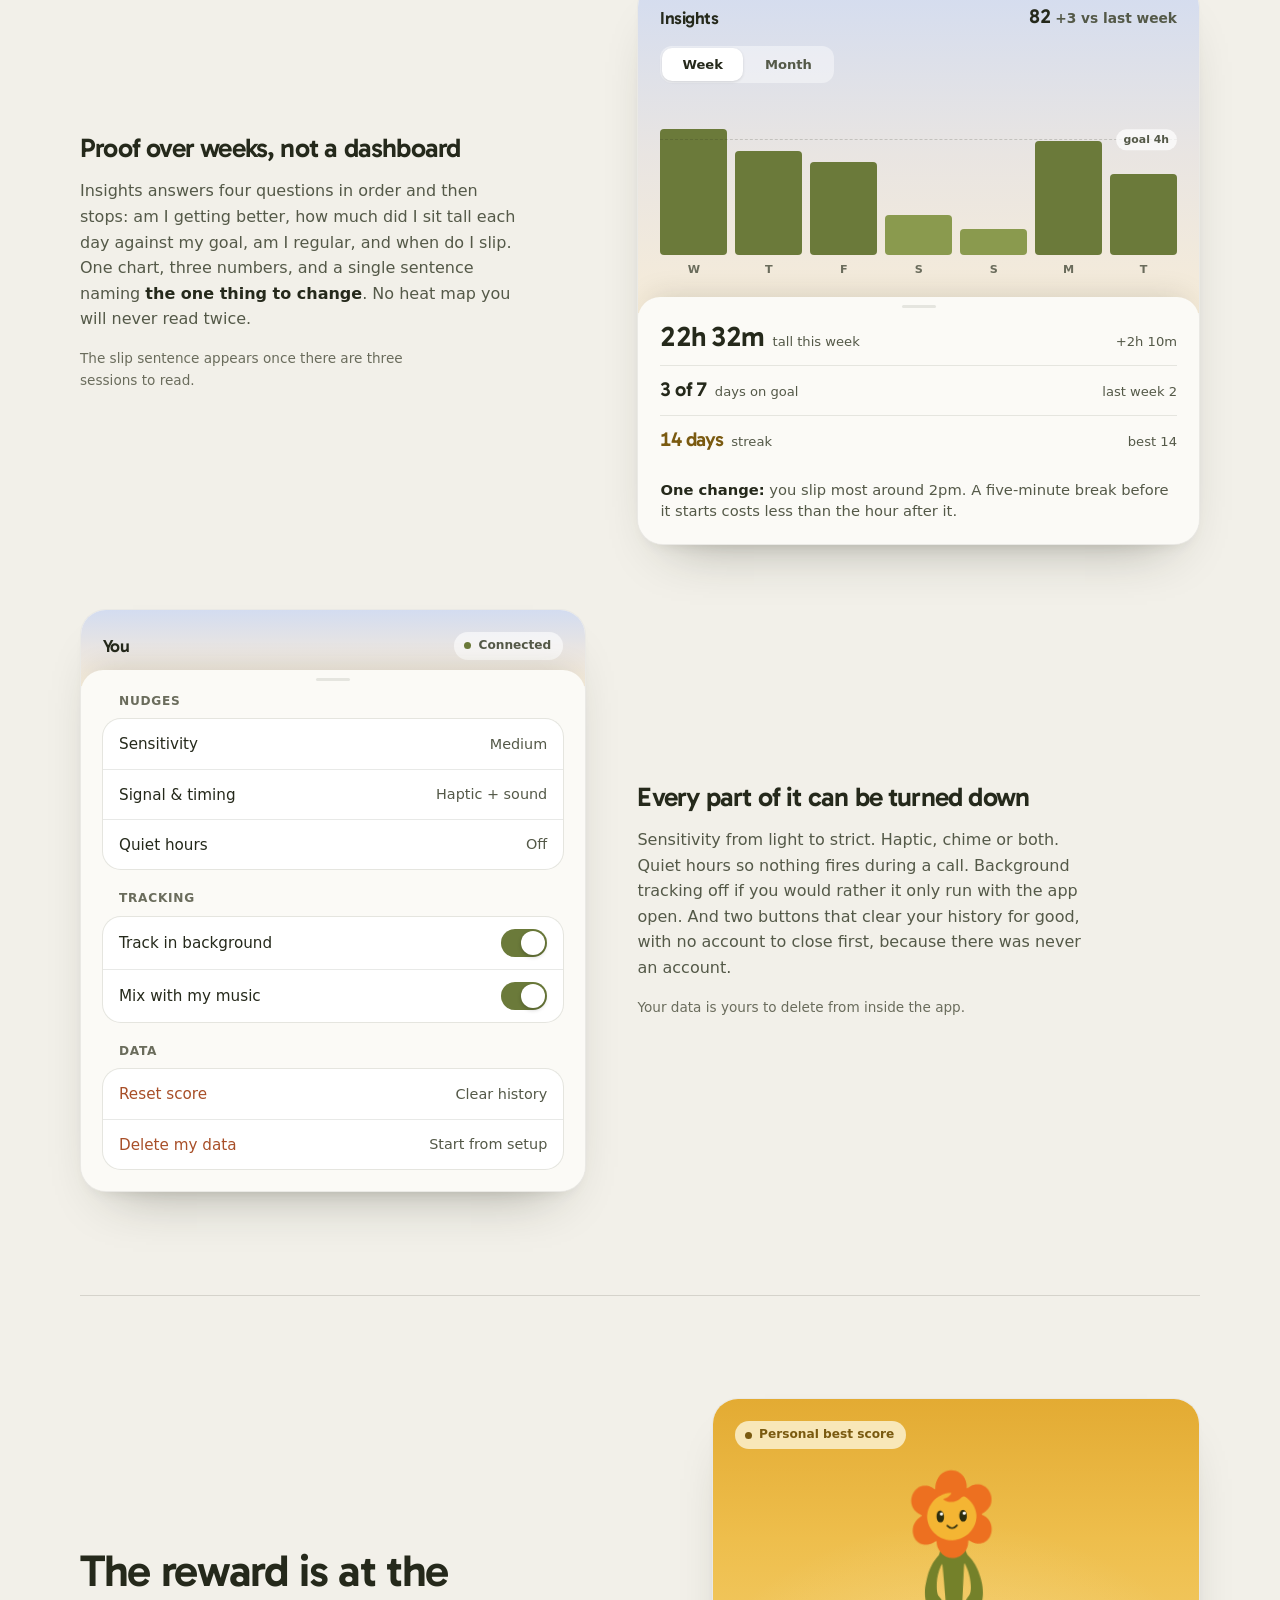
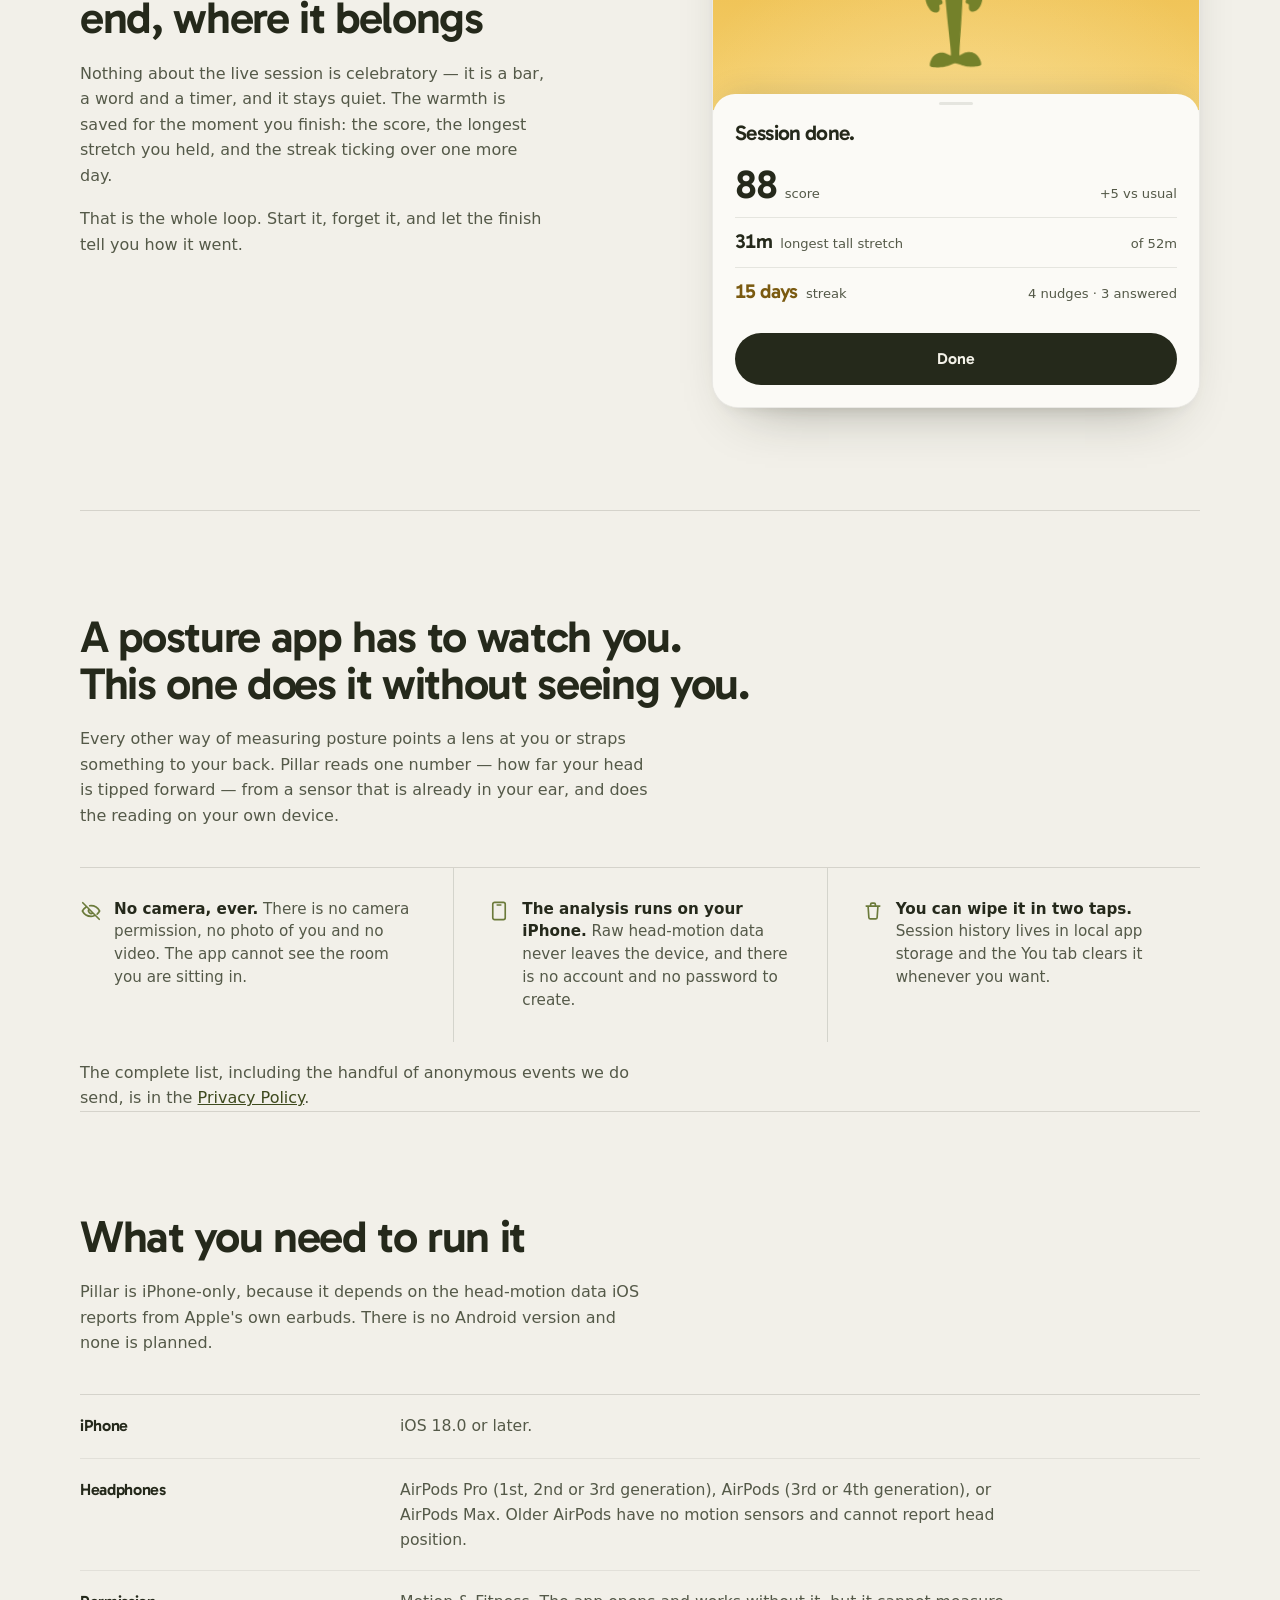
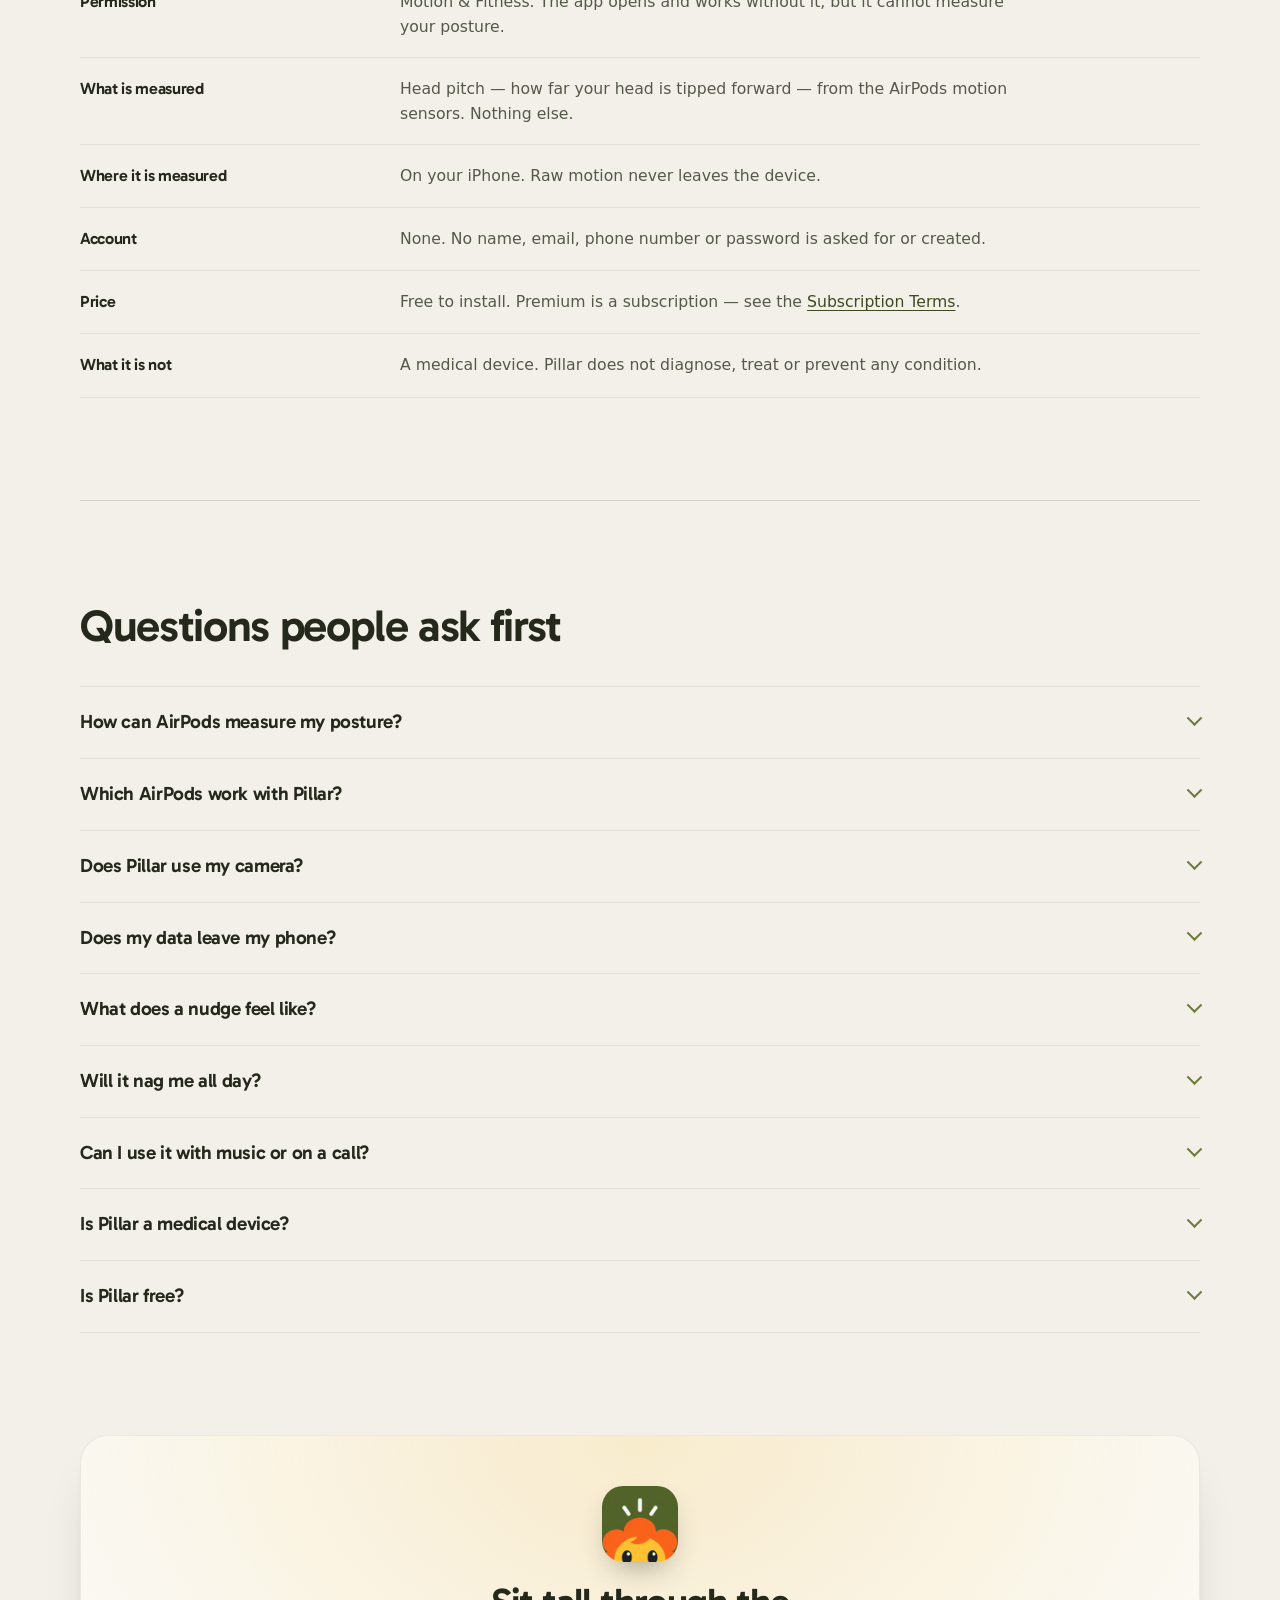
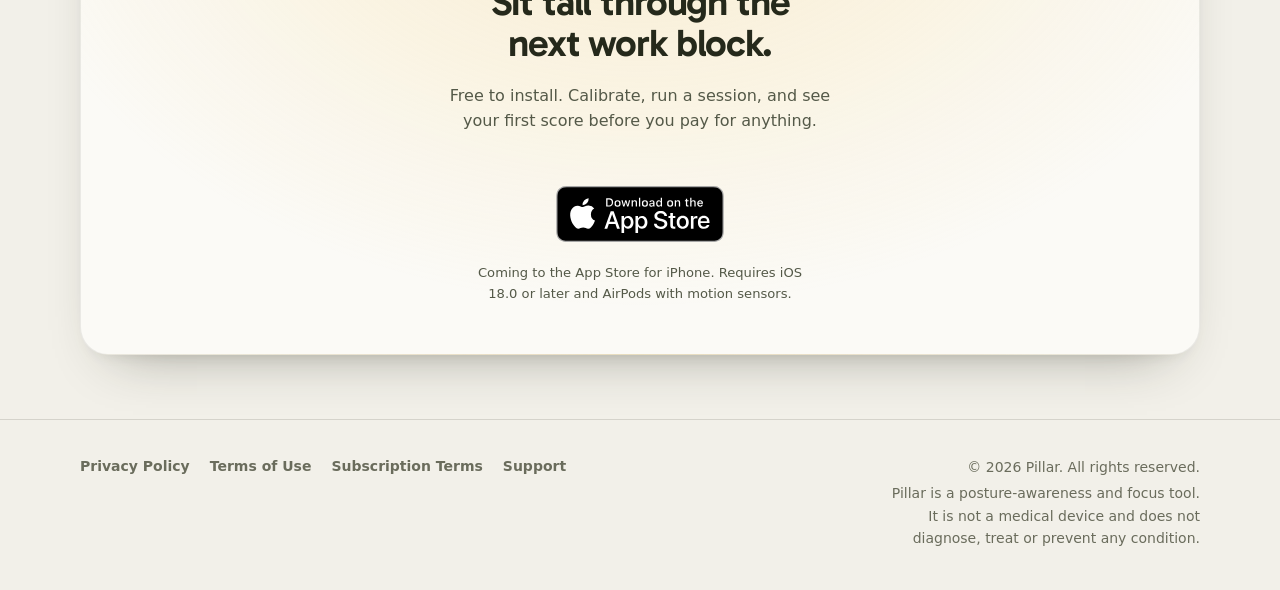
==== commit 148d8593: "Update Pillar public pages (2026-09-08)" ====
--- a/index.html
+++ b/index.html
@@ -61,8 +61,8 @@
       "alternateName": "Pillar posture coach",
       "applicationCategory": "HealthApplication",
       "applicationSubCategory": "Posture and focus tracking",
-      "operatingSystem": "iOS 18.5 or later",
-      "softwareRequirements": "iPhone running iOS 18.5 or later; AirPods Pro (1st, 2nd or 3rd generation), AirPods (3rd or 4th generation) or AirPods Max; Motion & Fitness permission.",
+      "operatingSystem": "iOS 18.0 or later",
+      "softwareRequirements": "iPhone running iOS 18.0 or later; AirPods Pro (1st, 2nd or 3rd generation), AirPods (3rd or 4th generation) or AirPods Max; Motion & Fitness permission.",
       "url": "https://pillar.glowd.tech/",
       "installUrl": "https://pillar.glowd.tech/",
       "screenshot": [
@@ -98,7 +98,7 @@
       "description": "Set up Pillar and run a posture session using the motion sensors in AirPods.",
       "totalTime": "PT10M",
       "tool": [
-        { "@type": "HowToTool", "name": "iPhone running iOS 18.5 or later" },
+        { "@type": "HowToTool", "name": "iPhone running iOS 18.0 or later" },
         { "@type": "HowToTool", "name": "AirPods Pro (any generation), AirPods (3rd or 4th generation) or AirPods Max" }
       ],
       "step": [
@@ -130,7 +130,7 @@
         {
           "@type": "Question",
           "name": "Which AirPods work with Pillar?",
-          "acceptedAnswer": { "@type": "Answer", "text": "AirPods Pro (1st, 2nd and 3rd generation), AirPods (3rd and 4th generation) and AirPods Max. Older AirPods have no motion sensors and cannot report head position. You also need an iPhone running iOS 18.5 or later, and Motion & Fitness permission." }
+          "acceptedAnswer": { "@type": "Answer", "text": "AirPods Pro (1st, 2nd and 3rd generation), AirPods (3rd and 4th generation) and AirPods Max. Older AirPods have no motion sensors and cannot report head position. You also need an iPhone running iOS 18.0 or later, and Motion & Fitness permission." }
         },
         {
           "@type": "Question",
@@ -220,7 +220,7 @@
         <a class="store" href="#get" data-cta="hero" aria-label="Download Pillar on the App Store">
           <img src="assets/app-store-badge.svg" alt="Download on the App Store" width="168" height="56">
         </a>
-        <p class="cta__note">Coming to iPhone<span>iOS 18.5 or later</span></p>
+        <p class="cta__note">Coming to iPhone<span>iOS 18.0 or later</span></p>
       </div>
 
     </div>
@@ -692,7 +692,7 @@
     iOS reports from Apple's own earbuds. There is no Android version and none is planned.</p>
 
     <dl class="spec">
-      <div><dt>iPhone</dt><dd>iOS 18.5 or later.</dd></div>
+      <div><dt>iPhone</dt><dd>iOS 18.0 or later.</dd></div>
       <div><dt>Headphones</dt><dd>AirPods Pro (1st, 2nd or 3rd generation), AirPods (3rd or 4th generation), or AirPods Max. Older AirPods have no motion sensors and cannot report head position.</dd></div>
       <div><dt>Permission</dt><dd>Motion &amp; Fitness. The app opens and works without it, but it cannot measure your posture.</dd></div>
       <div><dt>What is measured</dt><dd>Head pitch — how far your head is tipped forward — from the AirPods motion sensors. Nothing else.</dd></div>
@@ -718,7 +718,7 @@
         <summary>Which AirPods work with Pillar?</summary>
         <p>AirPods Pro (1st, 2nd and 3rd generation), AirPods (3rd and 4th generation) and AirPods Max. Older
         AirPods have no motion sensors and cannot report head position. You also need an iPhone
-        running iOS 18.5 or later, and Motion &amp; Fitness permission — the app opens and works
+        running iOS 18.0 or later, and Motion &amp; Fitness permission — the app opens and works
         without it, but it cannot measure your posture.</p>
       </details>
       <details>
@@ -776,7 +776,7 @@
         <img src="assets/app-store-badge.svg" alt="Download on the App Store" width="168" height="56">
       </a>
     </div>
-    <p class="disclaimer">Coming to the App Store for iPhone. Requires iOS 18.5 or later and
+    <p class="disclaimer">Coming to the App Store for iPhone. Requires iOS 18.0 or later and
     AirPods with motion sensors.</p>
   </section>
 
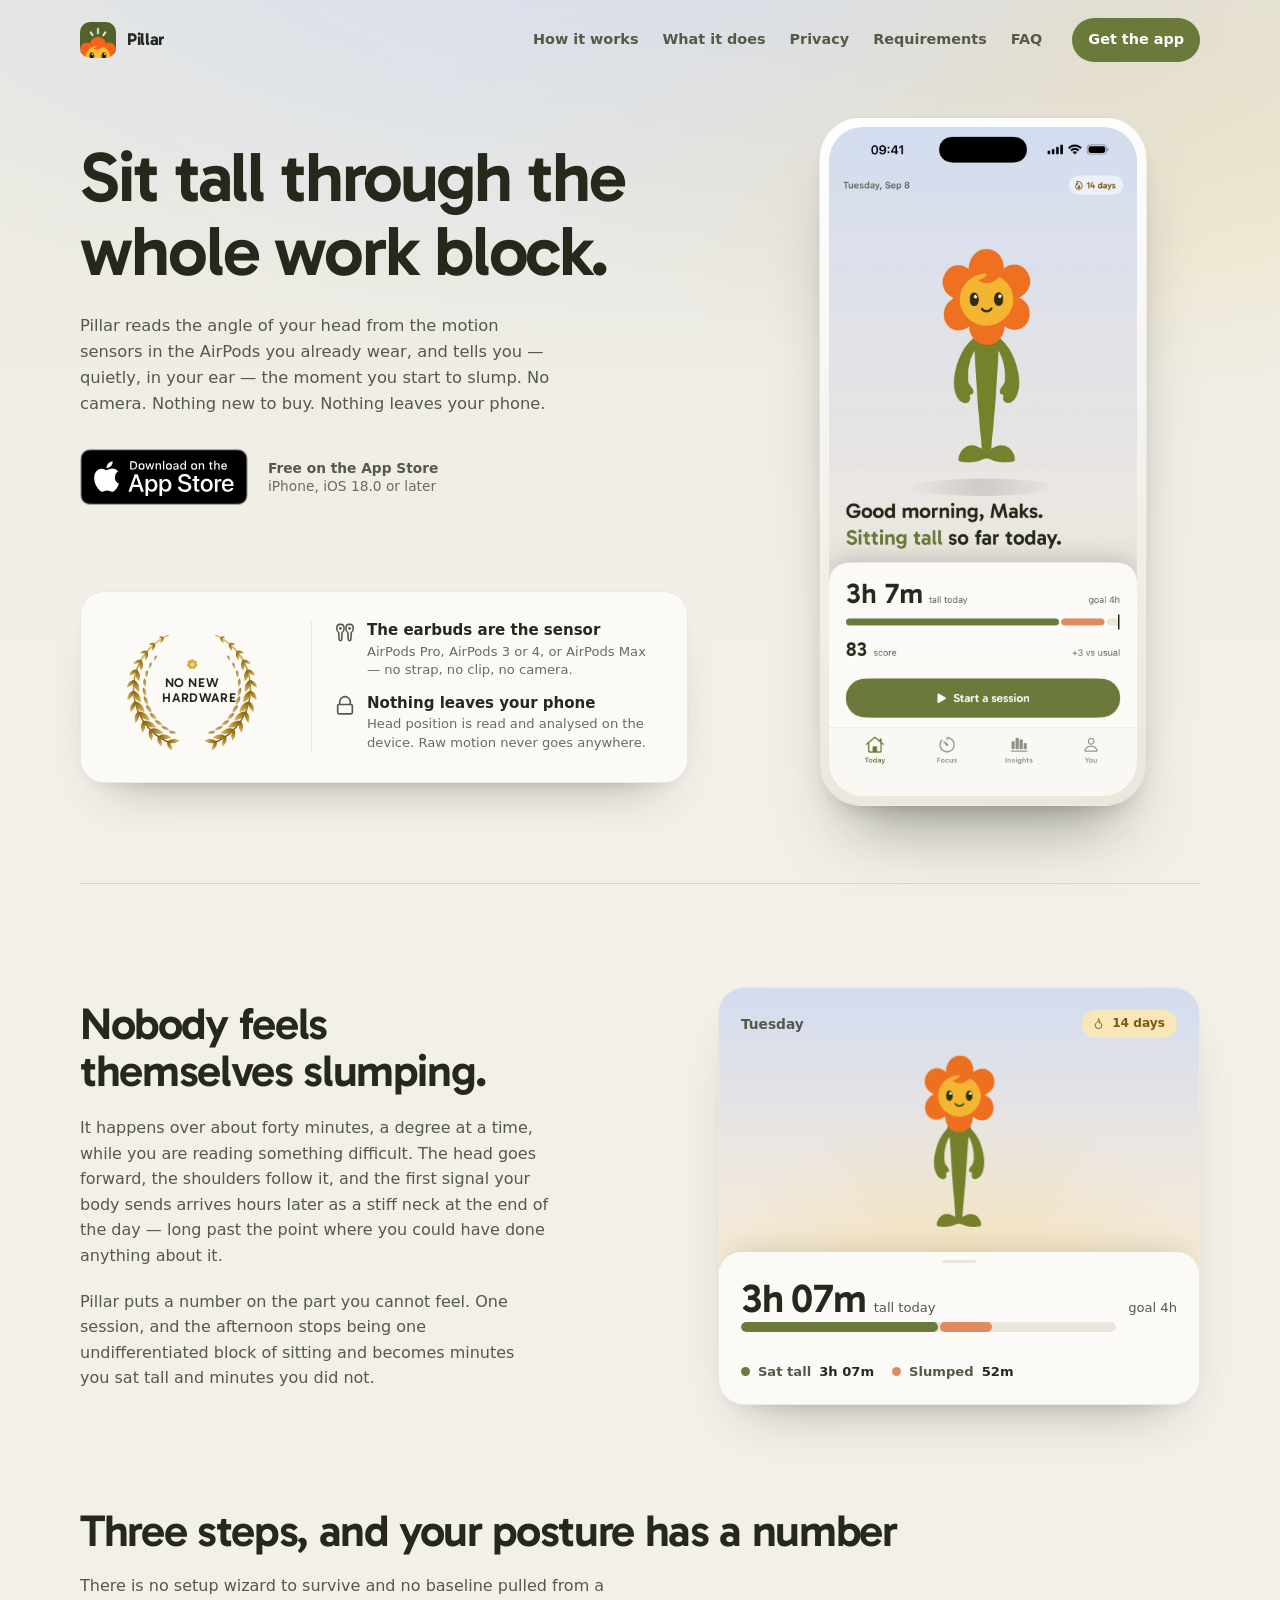
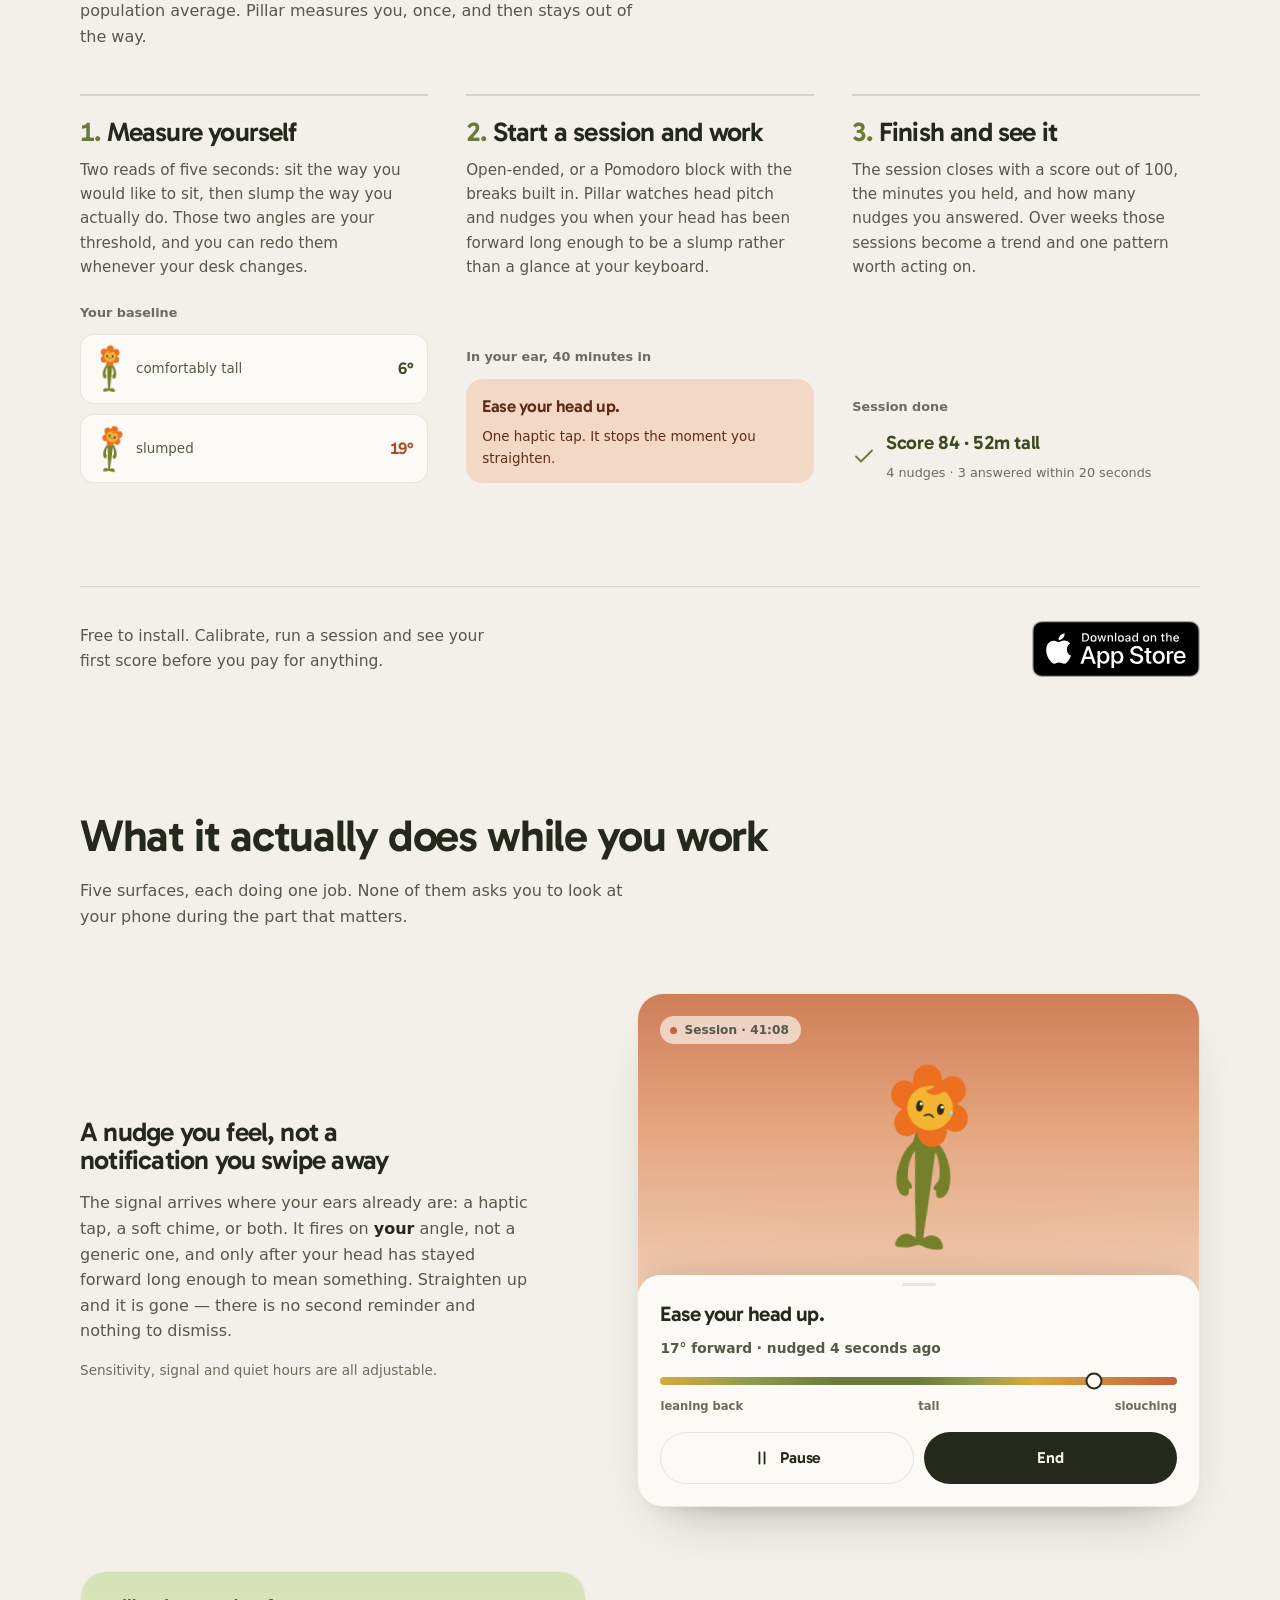
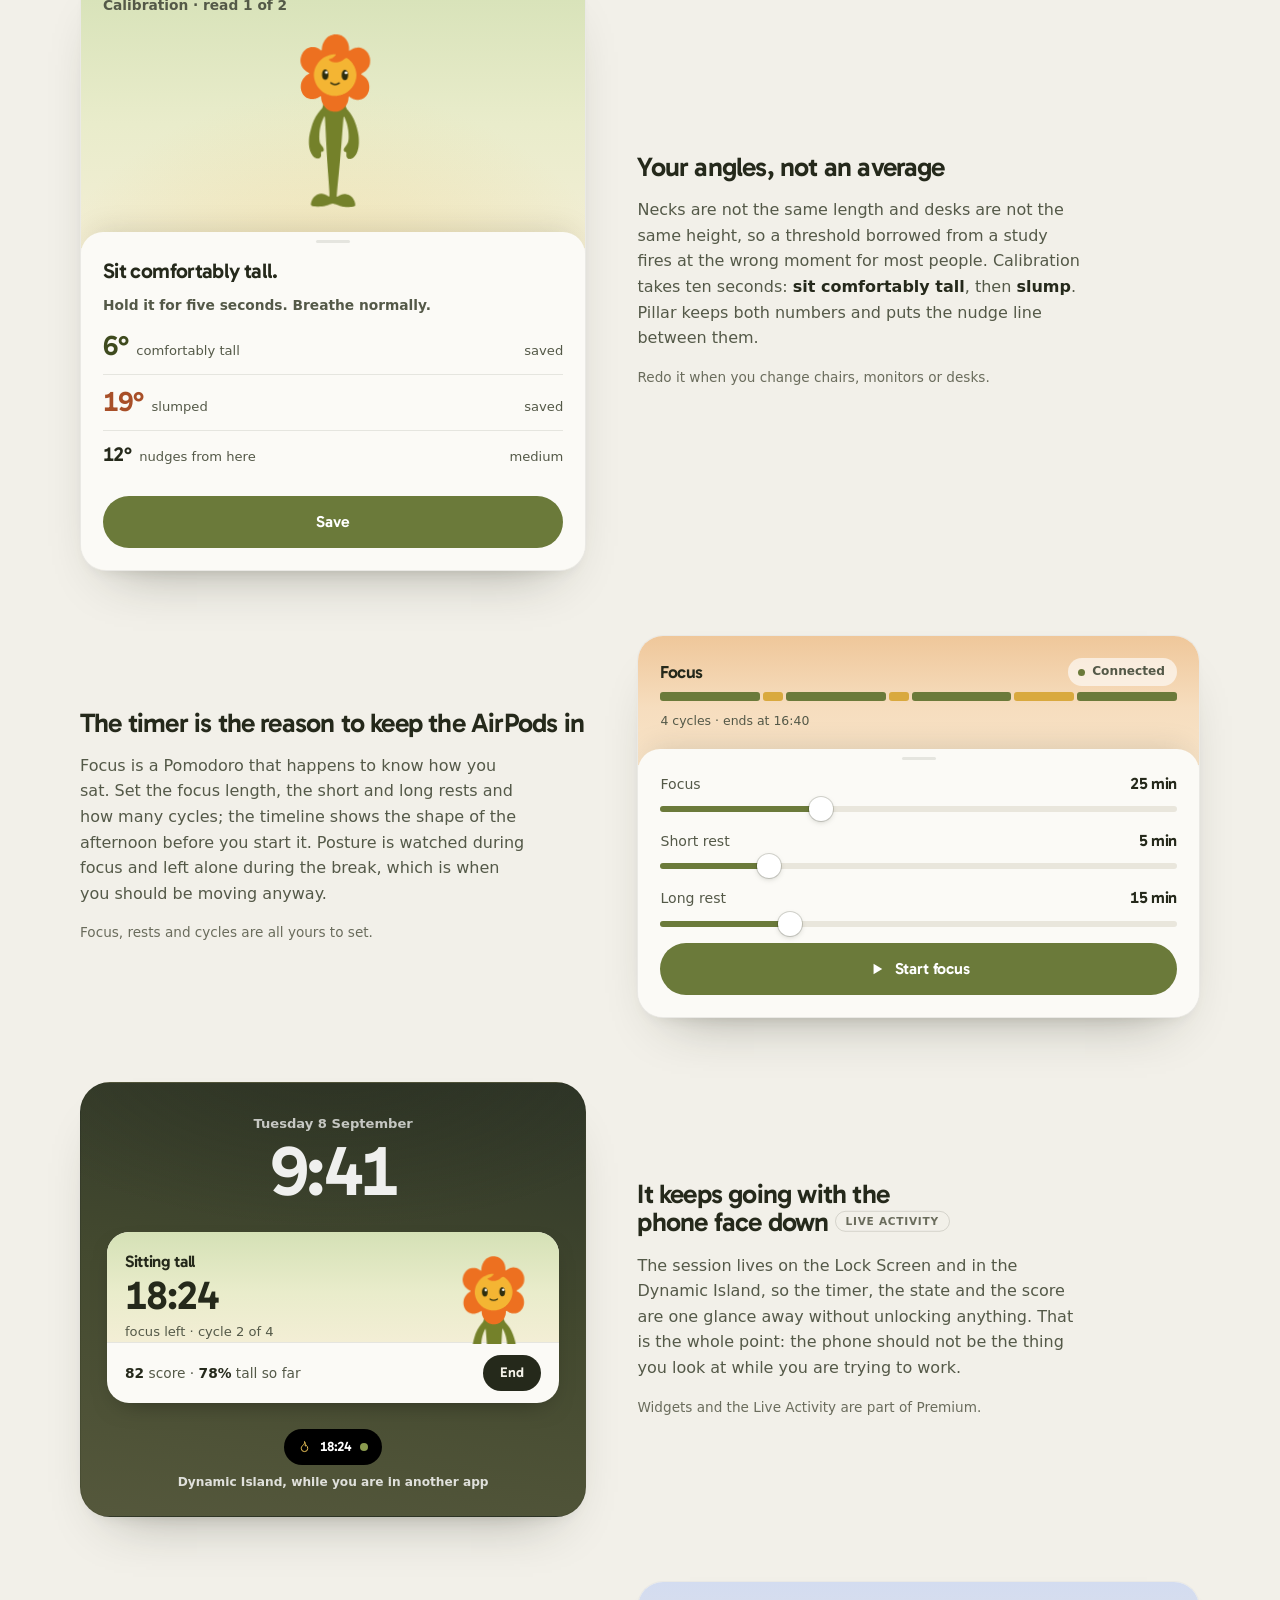
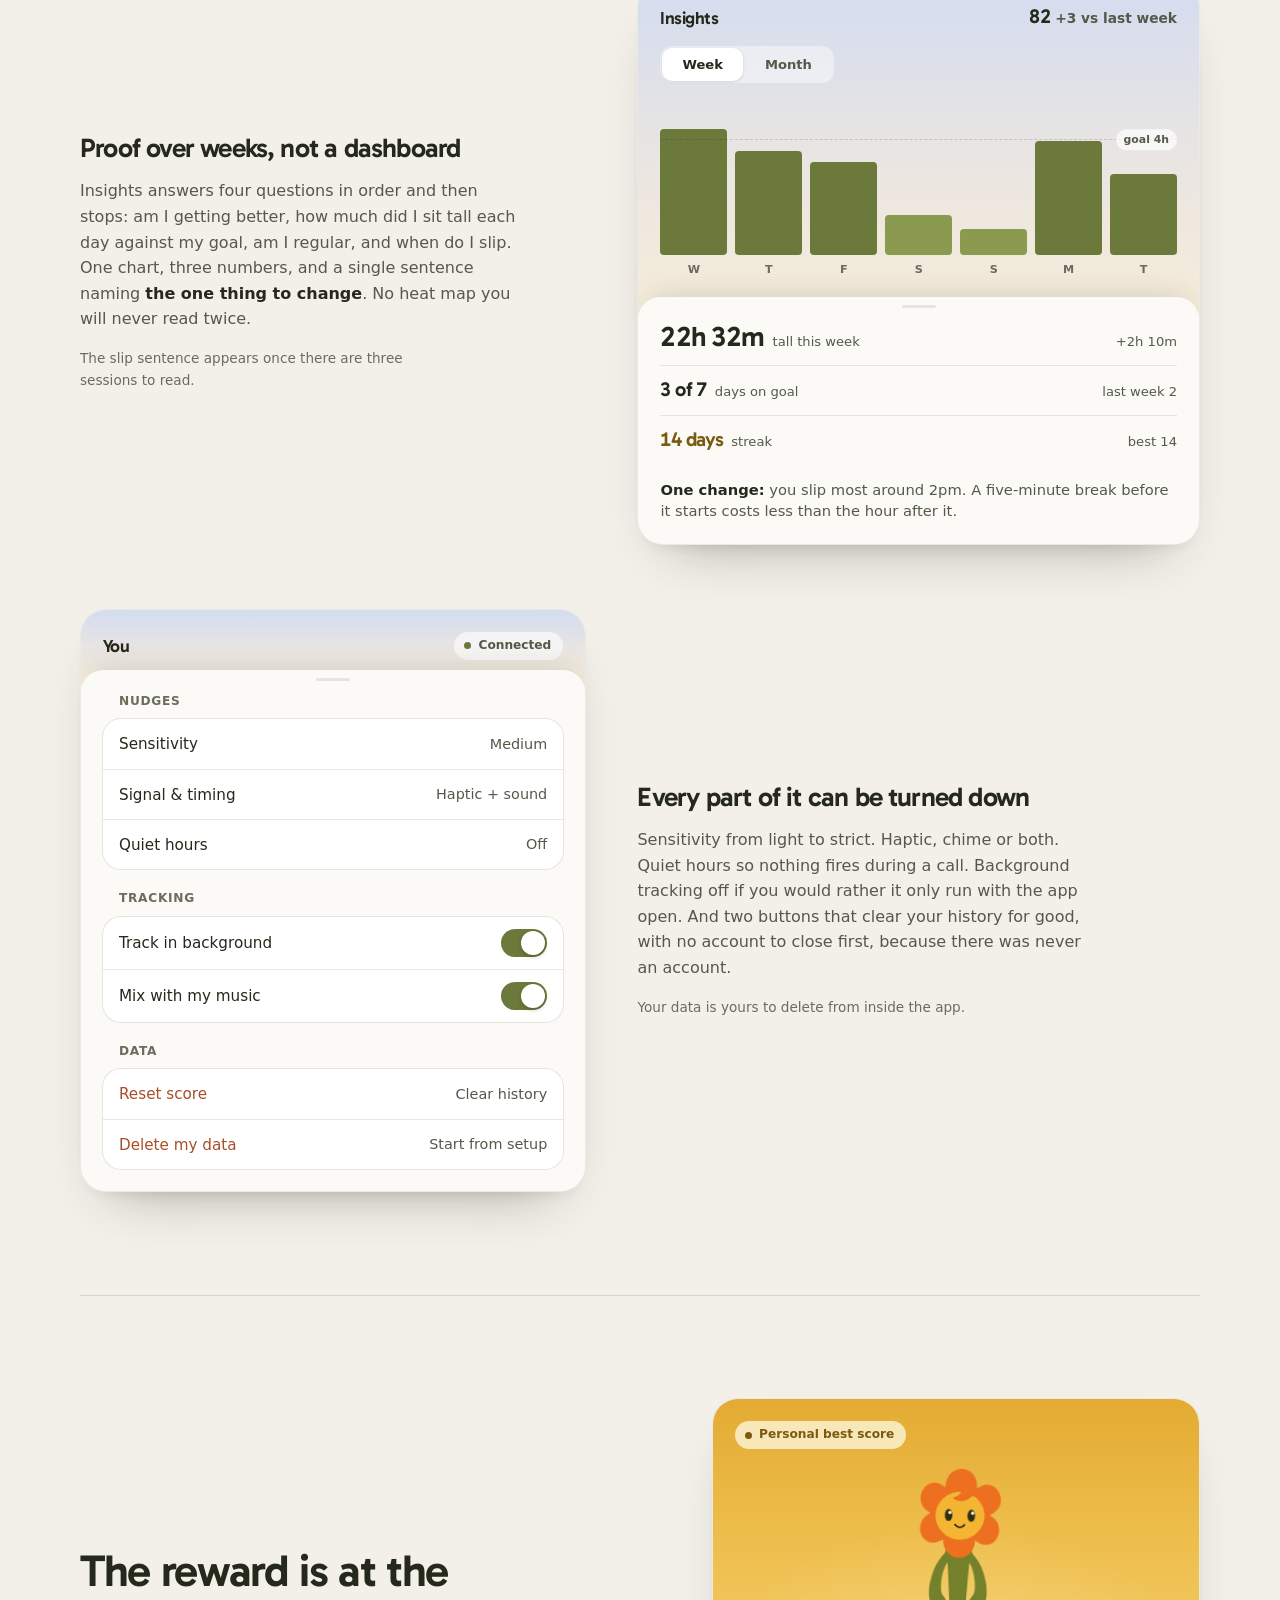
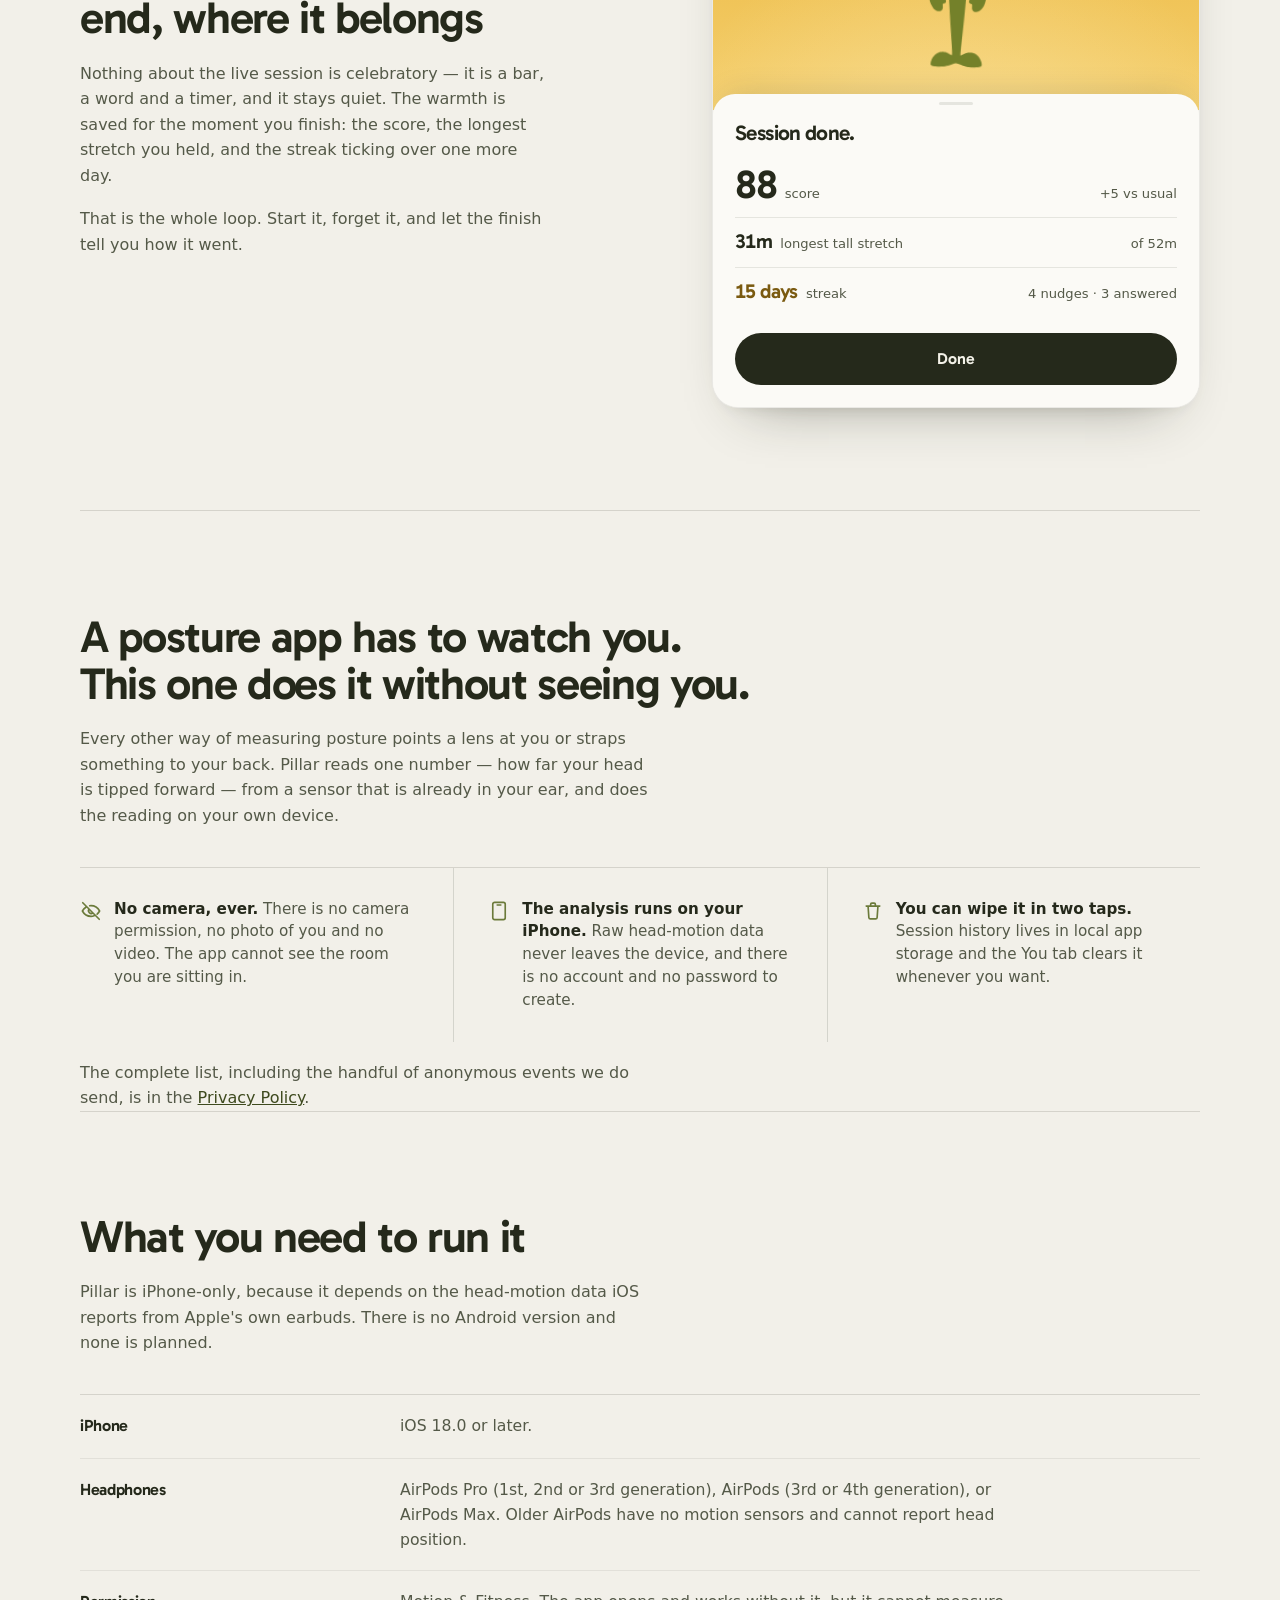
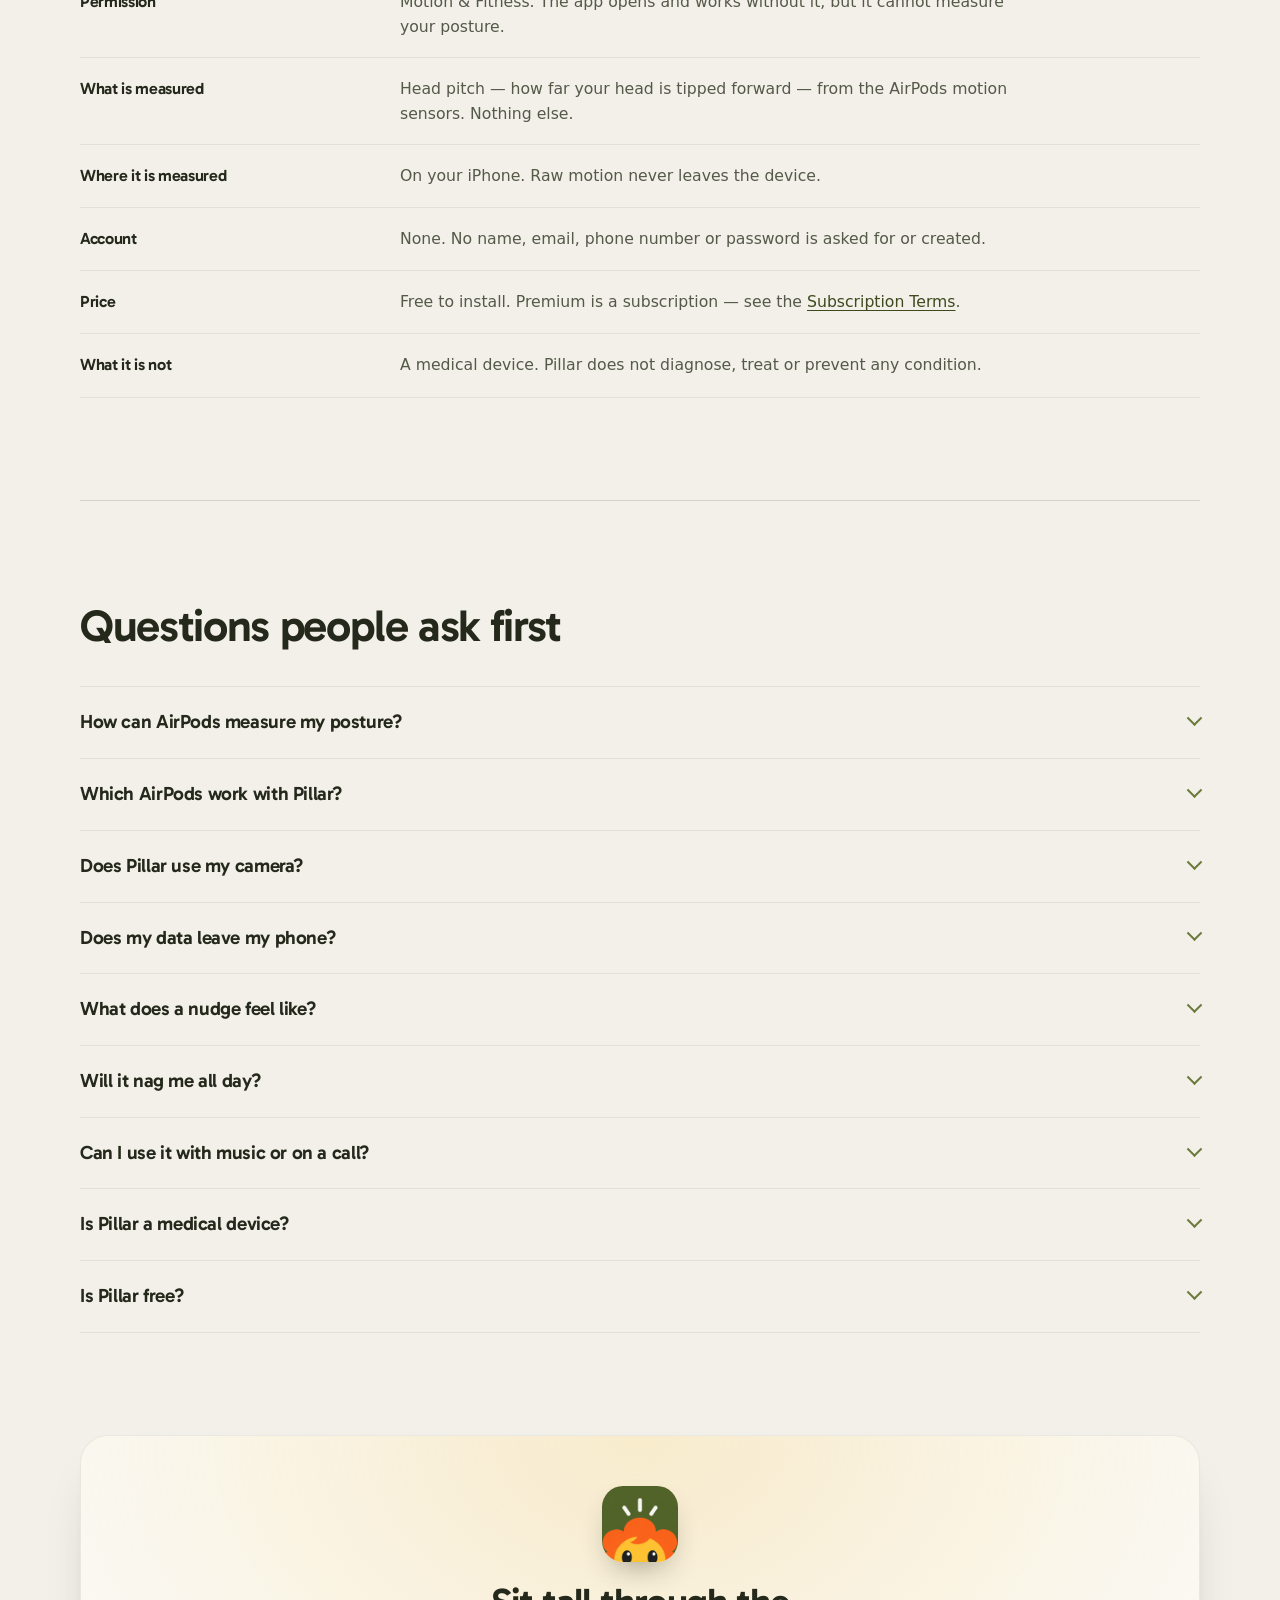
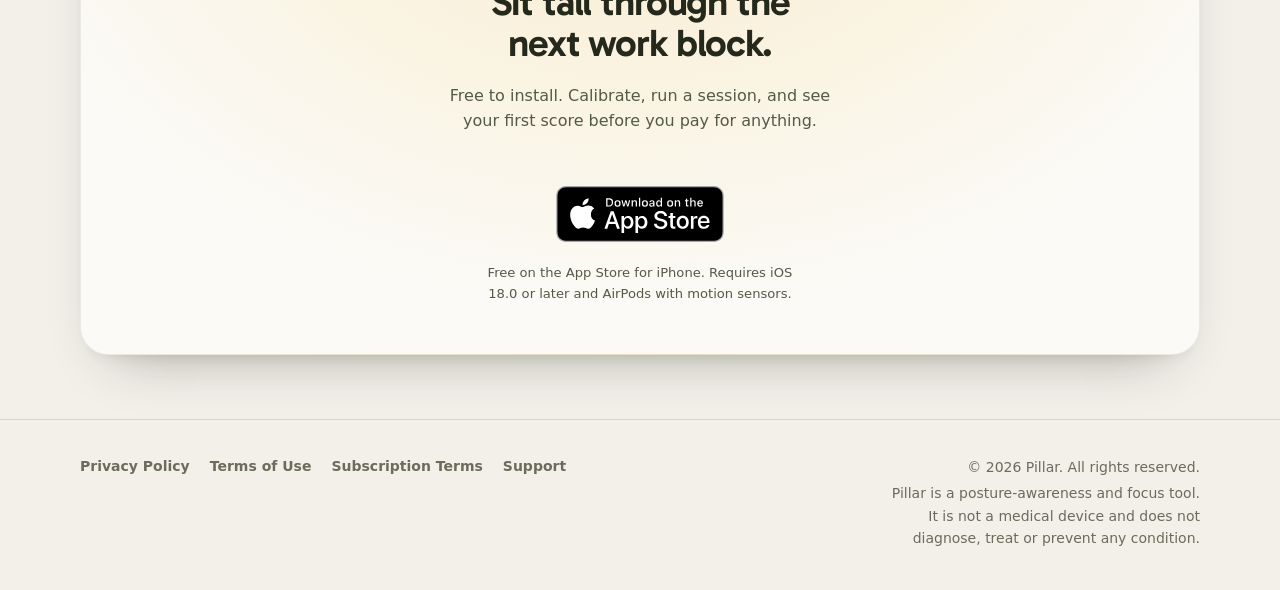
==== commit b6d42346: "Update Pillar public pages (2026-09-19)" ====
--- a/index.html
+++ b/index.html
@@ -9,6 +9,7 @@
 <meta name="author" content="Pillar">
 <meta name="theme-color" content="#f2f0e9">
 <link rel="canonical" href="https://pillar.glowd.tech/">
+<meta name="apple-itunes-app" content="app-id=6809597345">
 <meta property="og:type" content="website">
 <meta property="og:site_name" content="Pillar">
 <meta property="og:url" content="https://pillar.glowd.tech/">
@@ -64,7 +65,9 @@
       "operatingSystem": "iOS 18.0 or later",
       "softwareRequirements": "iPhone running iOS 18.0 or later; AirPods Pro (1st, 2nd or 3rd generation), AirPods (3rd or 4th generation) or AirPods Max; Motion & Fitness permission.",
       "url": "https://pillar.glowd.tech/",
-      "installUrl": "https://pillar.glowd.tech/",
+      "installUrl": "https://apps.apple.com/app/pillar-posture-reminder/id6809597345",
+      "downloadUrl": "https://apps.apple.com/app/pillar-posture-reminder/id6809597345",
+      "sameAs": "https://apps.apple.com/app/pillar-posture-reminder/id6809597345",
       "screenshot": [
         "https://pillar.glowd.tech/assets/shots/today.webp",
         "https://pillar.glowd.tech/assets/shots/insights.webp",
@@ -201,7 +204,7 @@
     <a href="#privacy">Privacy</a>
     <a href="#requirements">Requirements</a>
     <a href="#faq">FAQ</a>
-    <a class="bar__cta" href="#get" data-cta="header">Get the app</a>
+    <a class="bar__cta" href="https://apps.apple.com/app/pillar-posture-reminder/id6809597345" data-cta="header">Get the app</a>
   </nav>
 </header>
 
@@ -217,10 +220,10 @@
       No camera. Nothing new to buy. Nothing leaves your phone.</p>
 
       <div class="cta">
-        <a class="store" href="#get" data-cta="hero" aria-label="Download Pillar on the App Store">
+        <a class="store" href="https://apps.apple.com/app/pillar-posture-reminder/id6809597345" data-cta="hero" aria-label="Download Pillar on the App Store">
           <img src="assets/app-store-badge.svg" alt="Download on the App Store" width="168" height="56">
         </a>
-        <p class="cta__note">Coming to iPhone<span>iOS 18.0 or later</span></p>
+        <p class="cta__note">Free on the App Store<span>iPhone, iOS 18.0 or later</span></p>
       </div>
 
     </div>
@@ -355,7 +358,7 @@
   <div class="grab">
     <p>Free to install. Calibrate, run a session and see your first score before you pay for anything.</p>
     <div class="cta">
-      <a class="store" href="#get" data-cta="mid" aria-label="Download Pillar on the App Store">
+      <a class="store" href="https://apps.apple.com/app/pillar-posture-reminder/id6809597345" data-cta="mid" aria-label="Download Pillar on the App Store">
         <img src="assets/app-store-badge.svg" alt="Download on the App Store" width="168" height="56">
       </a>
     </div>
@@ -772,11 +775,11 @@
     <p>Free to install. Calibrate, run a session, and see your first score before you pay
     for anything.</p>
     <div class="cta cta--center">
-      <a class="store" href="#get" data-cta="close" aria-label="Download Pillar on the App Store">
+      <a class="store" href="https://apps.apple.com/app/pillar-posture-reminder/id6809597345" data-cta="close" aria-label="Download Pillar on the App Store">
         <img src="assets/app-store-badge.svg" alt="Download on the App Store" width="168" height="56">
       </a>
     </div>
-    <p class="disclaimer">Coming to the App Store for iPhone. Requires iOS 18.0 or later and
+    <p class="disclaimer">Free on the App Store for iPhone. Requires iOS 18.0 or later and
     AirPods with motion sensors.</p>
   </section>
 
@@ -802,7 +805,7 @@
 <div class="dock">
   <img src="assets/app-icon.png" alt="" width="36" height="36">
   <span>Pillar</span>
-  <a class="store" href="#get" data-cta="dock" aria-label="Download Pillar on the App Store">
+  <a class="store" href="https://apps.apple.com/app/pillar-posture-reminder/id6809597345" data-cta="dock" aria-label="Download Pillar on the App Store">
     <img src="assets/app-store-badge.svg" alt="Download on the App Store" width="168" height="56">
   </a>
 </div>
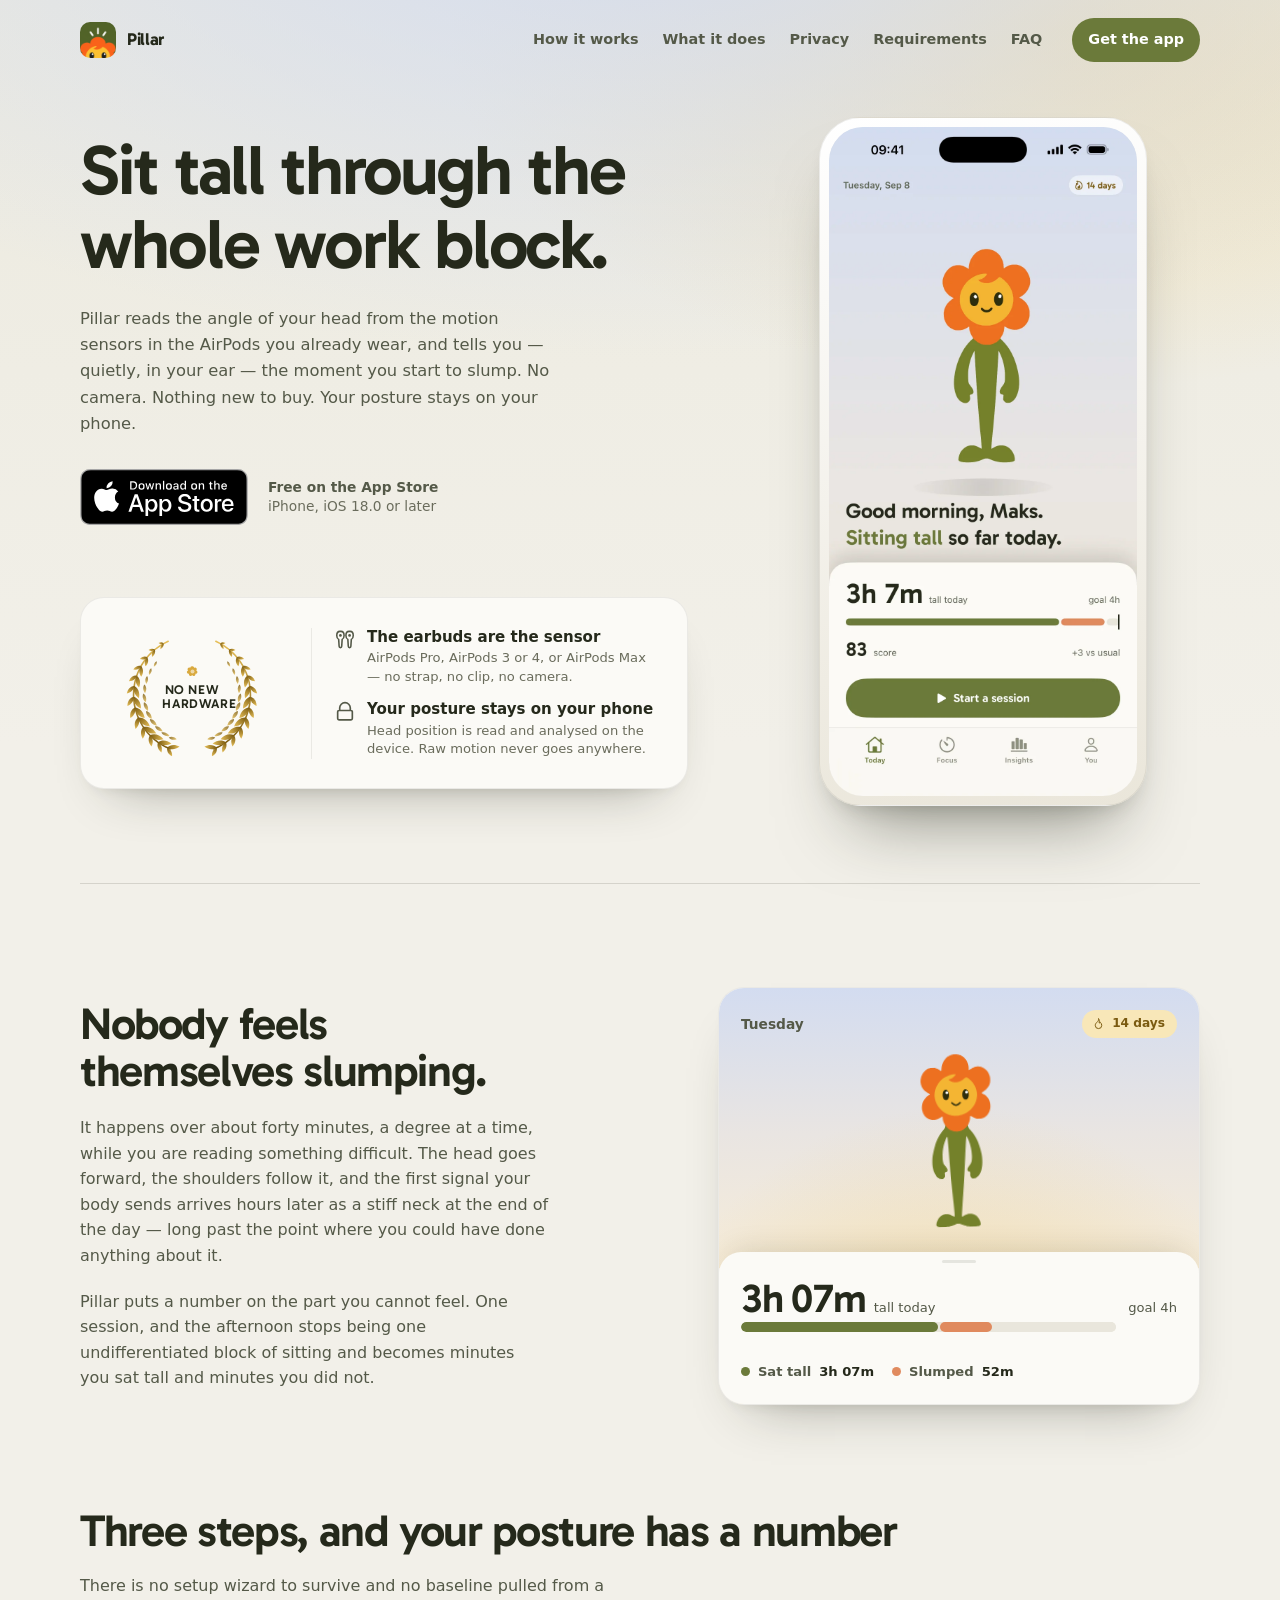
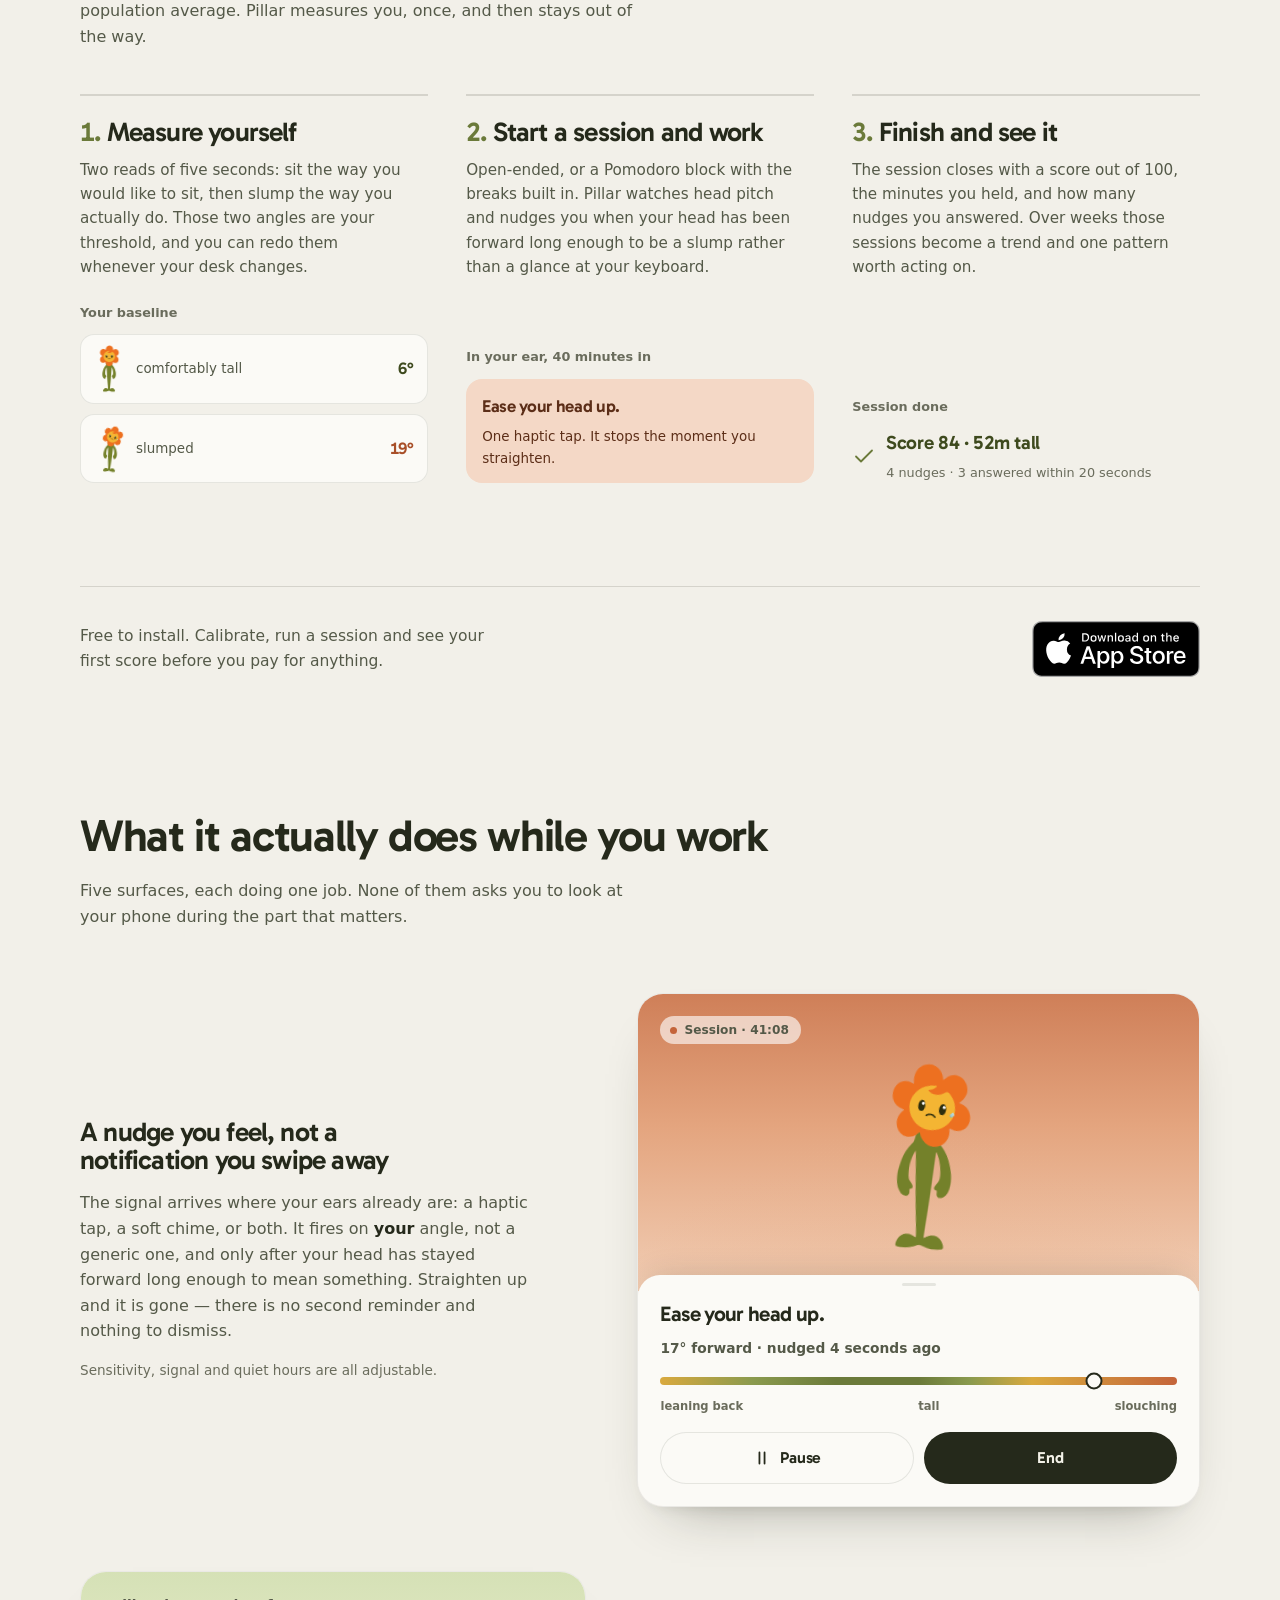
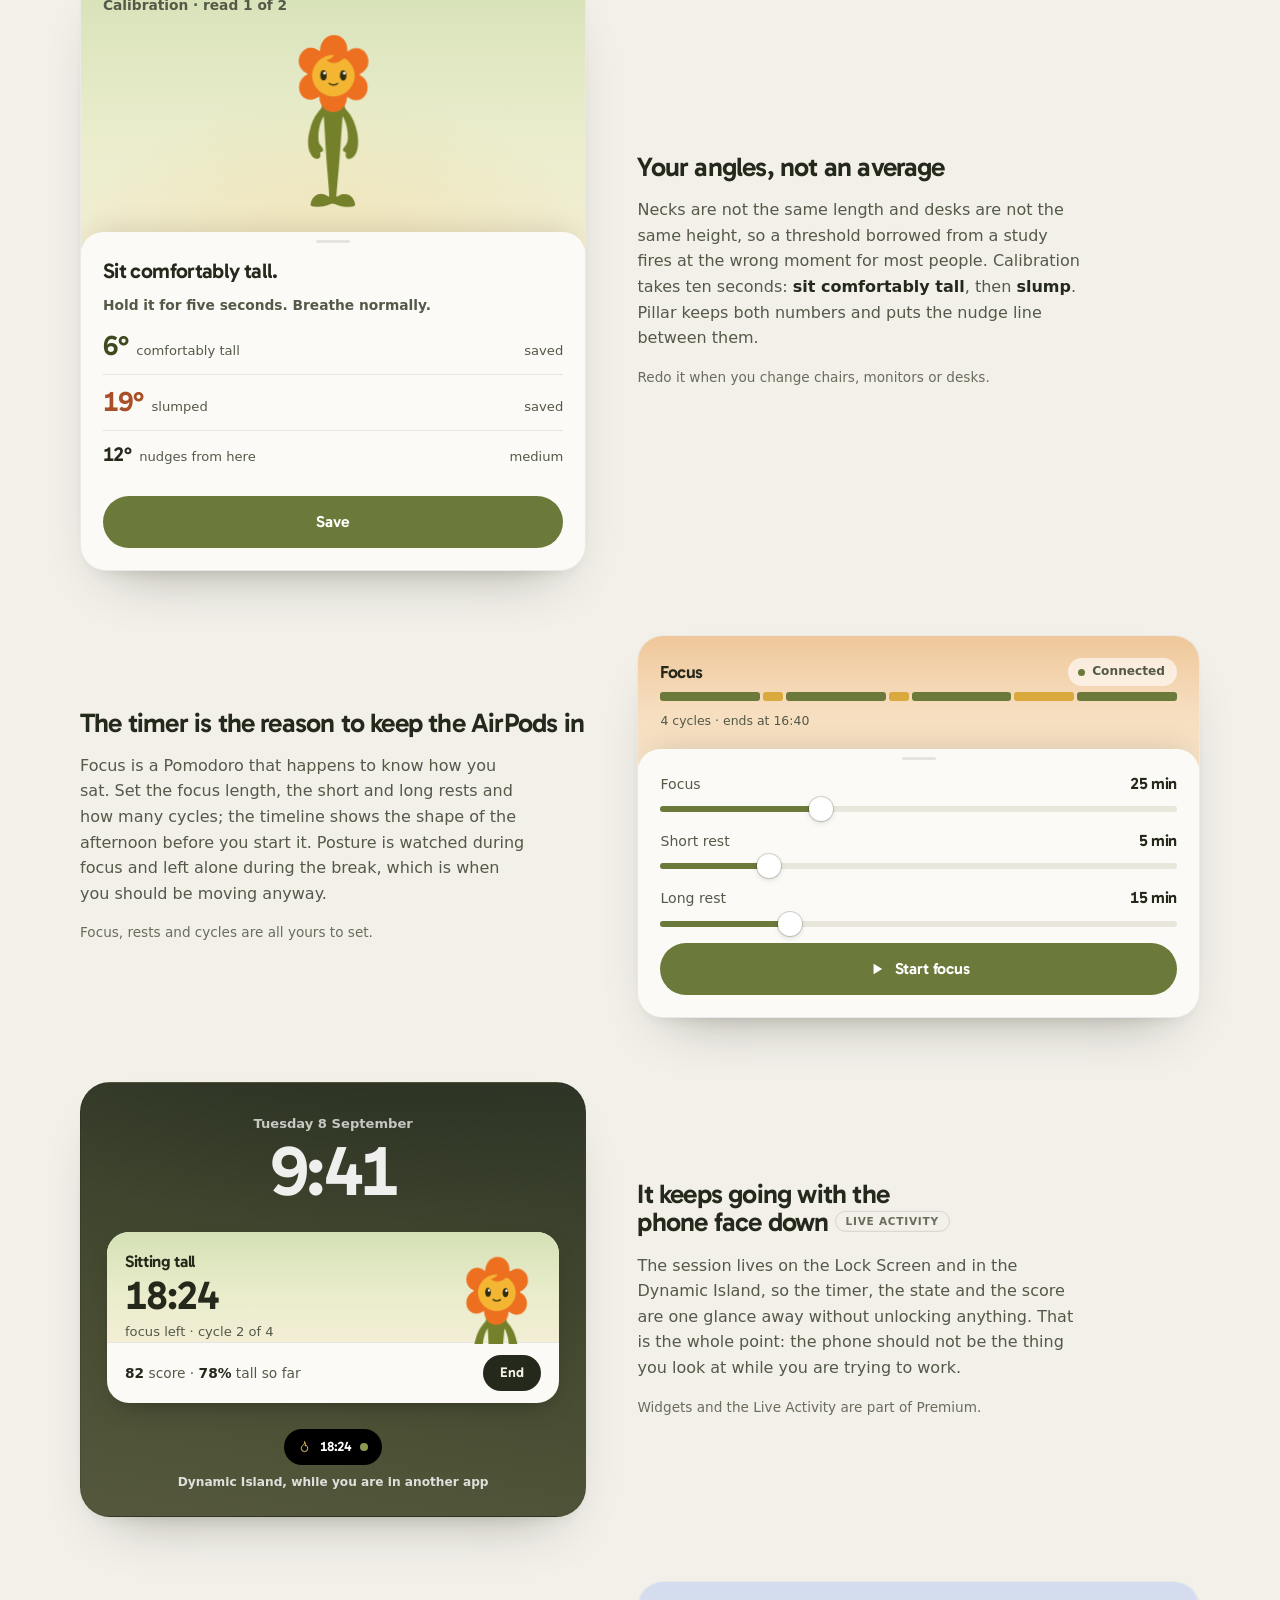
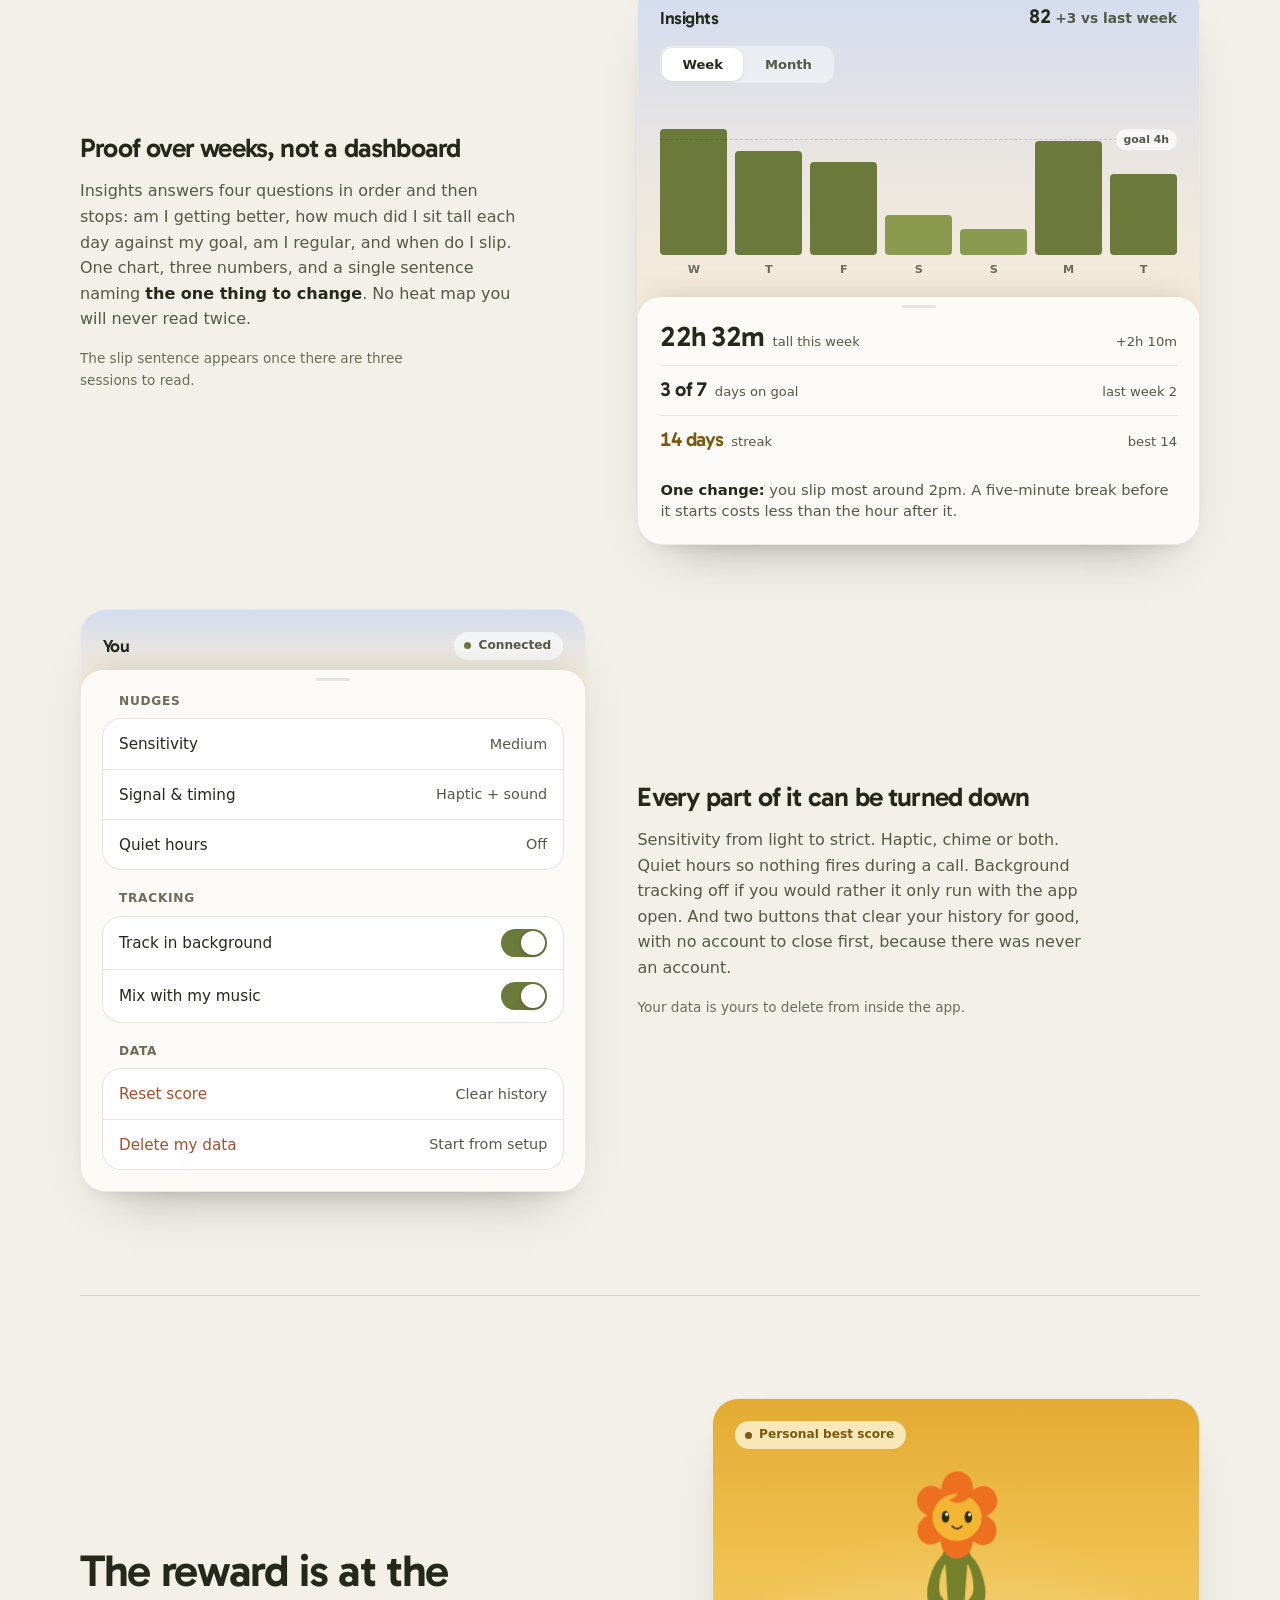
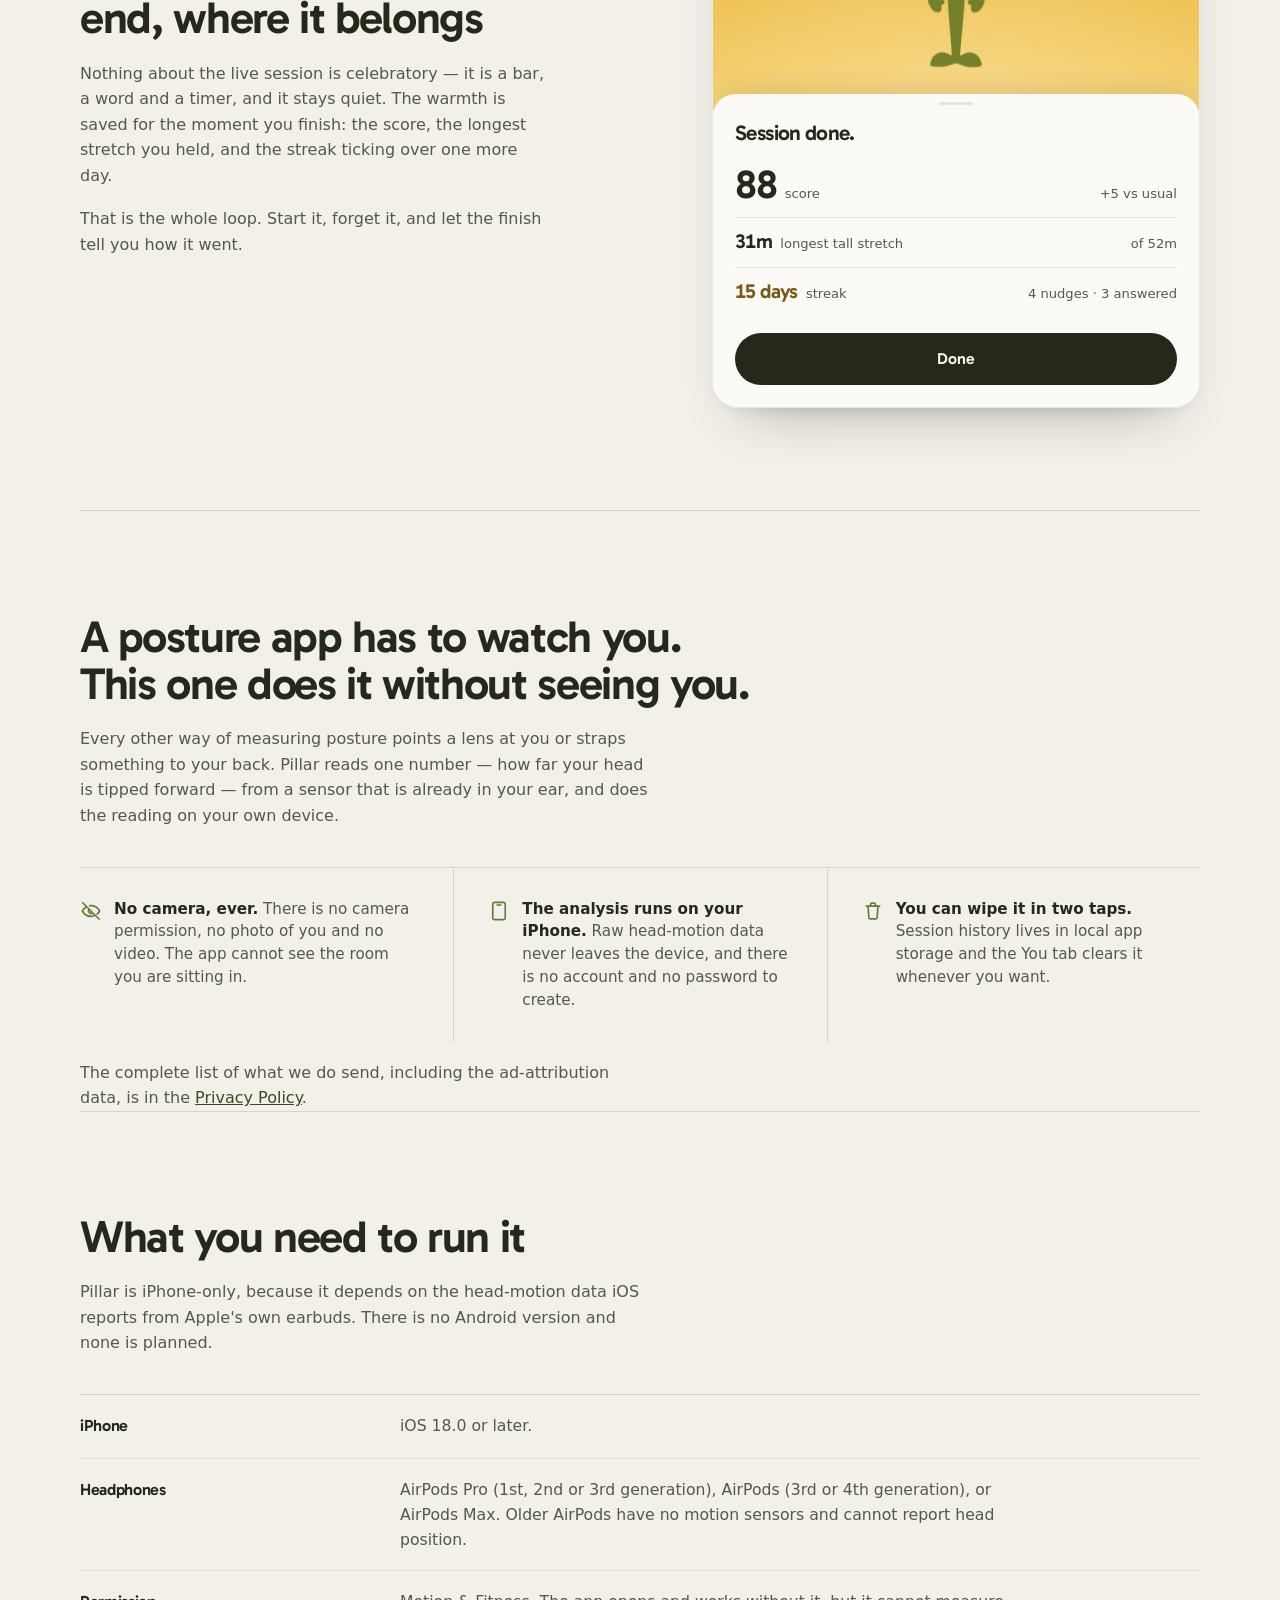
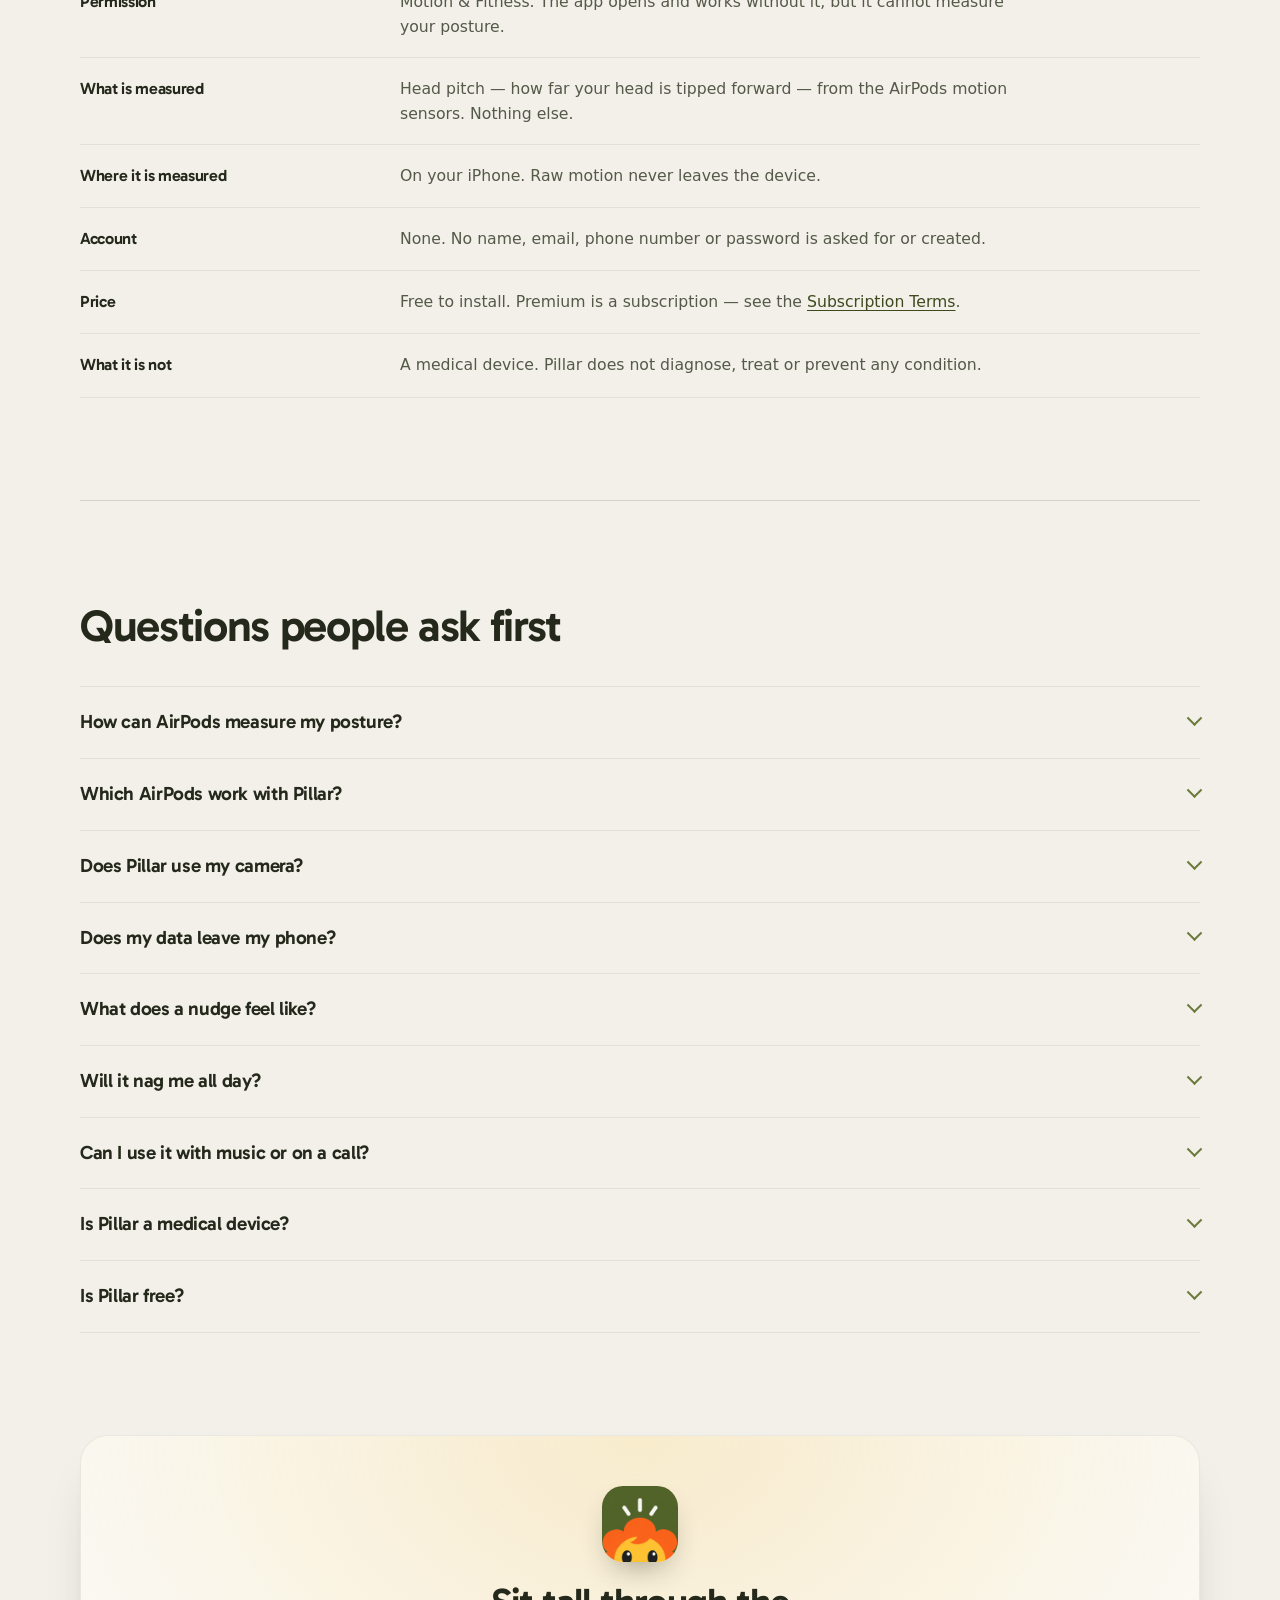
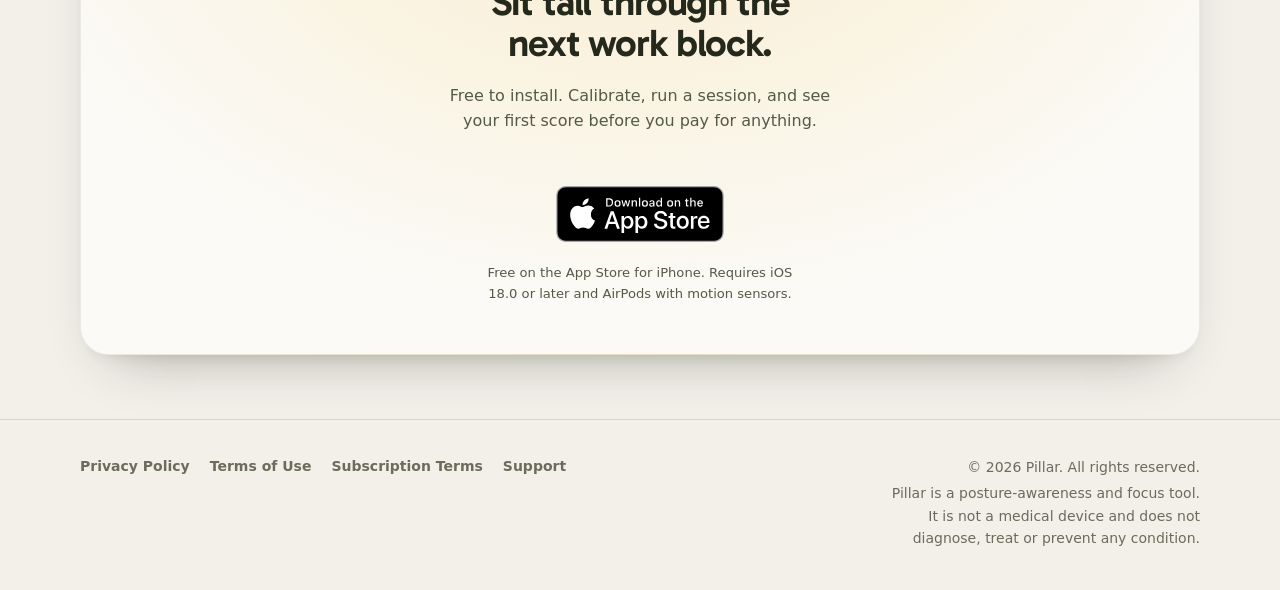
==== commit e7fa769e: "Update Pillar public pages (2026-09-24)" ====
--- a/index.html
+++ b/index.html
@@ -4,7 +4,7 @@
 <meta charset="utf-8">
 <meta name="viewport" content="width=device-width, initial-scale=1">
 <title>Pillar — the posture coach in the AirPods you already wear</title>
-<meta name="description" content="Pillar reads the angle of your head from the motion sensors in your AirPods and tells you, quietly, the moment you slump. No camera, no wearable to buy, and nothing leaves your iPhone.">
+<meta name="description" content="Pillar reads the angle of your head from the motion sensors in your AirPods and tells you, quietly, the moment you slump. No camera, no wearable to buy, and your posture data never leaves your iPhone.">
 <meta name="robots" content="index, follow, max-image-preview:large, max-snippet:-1">
 <meta name="author" content="Pillar">
 <meta name="theme-color" content="#f2f0e9">
@@ -15,7 +15,7 @@
 <meta property="og:url" content="https://pillar.glowd.tech/">
 <meta property="og:locale" content="en">
 <meta property="og:title" content="Pillar — the posture coach in the AirPods you already wear">
-<meta property="og:description" content="Reads the angle of your head from your AirPods and nudges you the moment you slump. No camera, no wearable to buy, nothing leaves your iPhone.">
+<meta property="og:description" content="Reads the angle of your head from your AirPods and nudges you the moment you slump. No camera, no wearable to buy, your posture data never leaves your iPhone.">
 <meta property="og:image" content="https://pillar.glowd.tech/assets/app-icon.png">
 <meta name="twitter:card" content="summary_large_image">
 <link rel="icon" href="assets/favicon.png" type="image/png">
@@ -53,7 +53,7 @@
       "about": { "@id": "https://pillar.glowd.tech/#app" },
       "primaryImageOfPage": "https://pillar.glowd.tech/assets/shots/today.webp",
       "dateModified": "2026-09-08",
-      "description": "Pillar reads the angle of your head from the motion sensors in your AirPods and tells you, quietly, the moment you slump. No camera, no wearable to buy, and nothing leaves your iPhone."
+      "description": "Pillar reads the angle of your head from the motion sensors in your AirPods and tells you, quietly, the moment you slump. No camera, no wearable to buy, and your posture data never leaves your iPhone."
     },
     {
       "@type": "SoftwareApplication",
@@ -217,7 +217,7 @@
       <h1>Sit tall through the whole work block.</h1>
       <p class="lead">Pillar reads the angle of your head from the motion sensors in the AirPods
       you already wear, and tells you — quietly, in your ear — the moment you start to slump.
-      No camera. Nothing new to buy. Nothing leaves your phone.</p>
+      No camera. Nothing new to buy. Your posture stays on your phone.</p>
 
       <div class="cta">
         <a class="store" href="https://apps.apple.com/app/pillar-posture-reminder/id6809597345" data-cta="hero" aria-label="Download Pillar on the App Store">
@@ -245,7 +245,7 @@
         </li>
         <li>
           <svg viewBox="0 0 24 24" width="22" height="22" aria-hidden="true"><use href="#i-lock"/></svg>
-          <span><b>Nothing leaves your phone</b><em>Head position is read and analysed on the device. Raw motion never goes anywhere.</em></span>
+          <span><b>Your posture stays on your phone</b><em>Head position is read and analysed on the device. Raw motion never goes anywhere.</em></span>
         </li>
       </ul>
     </div>
@@ -683,8 +683,8 @@
       </li>
     </ul>
 
-    <p class="section-lead">The complete list, including the handful of anonymous events we do
-    send, is in the <a href="/privacy-policy.html" style="color:var(--olive-ink)">Privacy Policy</a>.</p>
+    <p class="section-lead">The complete list of what we do send, including the ad-attribution
+    data, is in the <a href="/privacy-policy.html" style="color:var(--olive-ink)">Privacy Policy</a>.</p>
   </section>
 
 
@@ -733,7 +733,7 @@
         <summary>Does my data leave my phone?</summary>
         <p>Head-position data is read and analysed on your iPhone, and raw motion never leaves the
         device. Your session history lives in local app storage and you can wipe it from the app
-        at any time. A short, itemised list of the anonymous analytics events we do send is in the
+        at any time. A short, itemised list of the analytics and attribution data we do send is in the
         Privacy Policy.</p>
       </details>
       <details>
